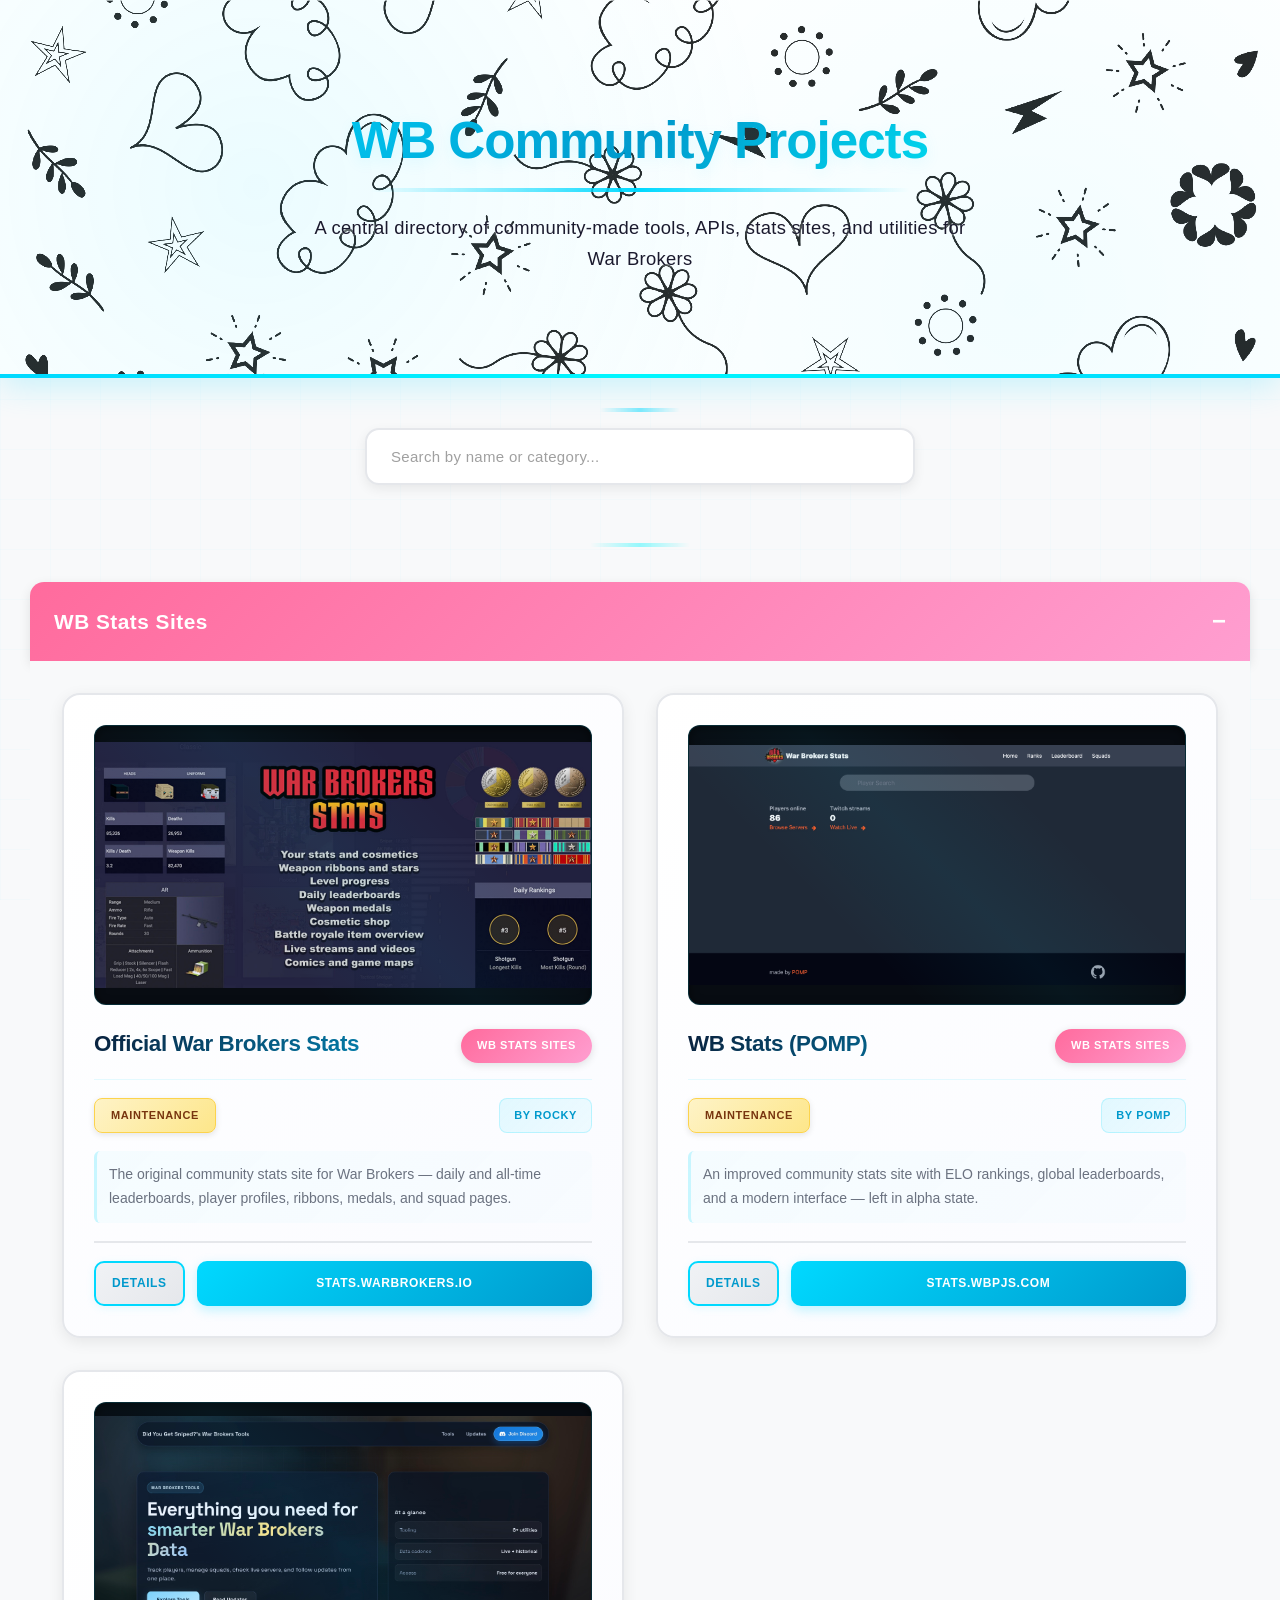
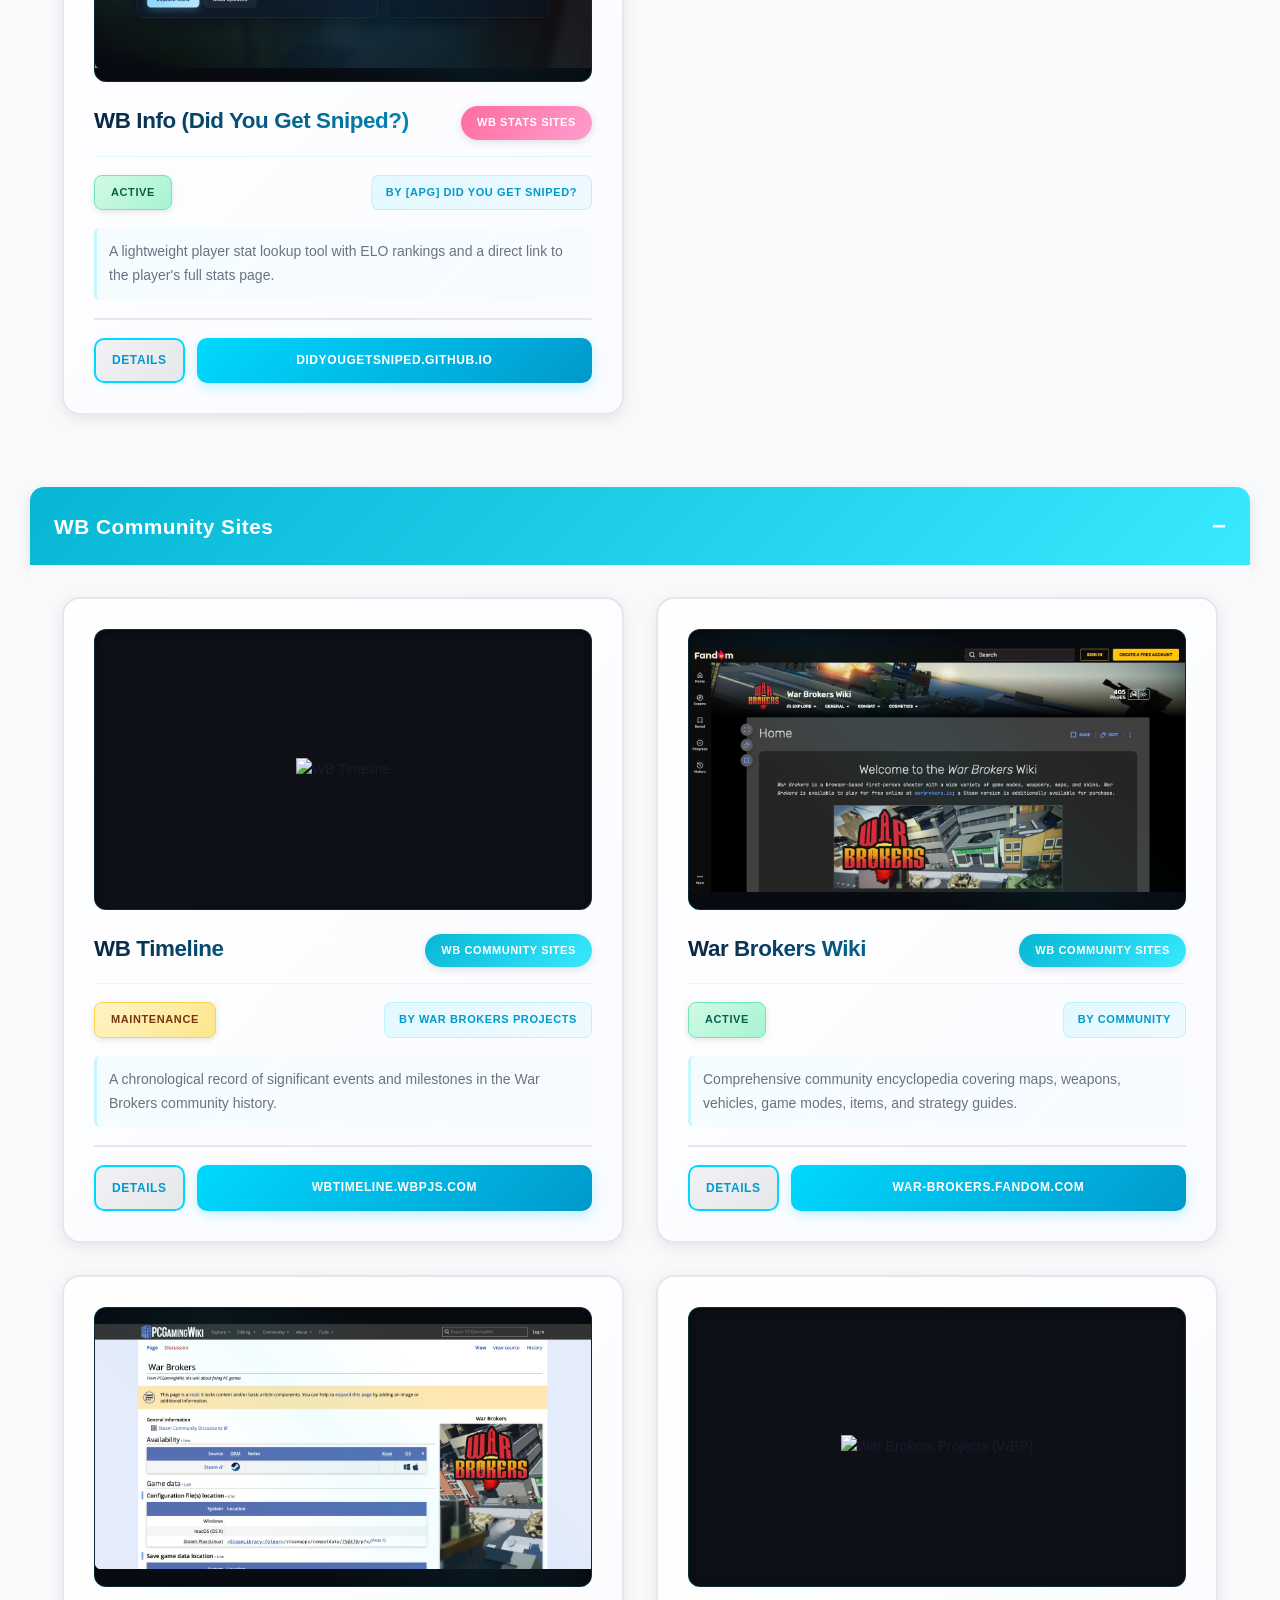
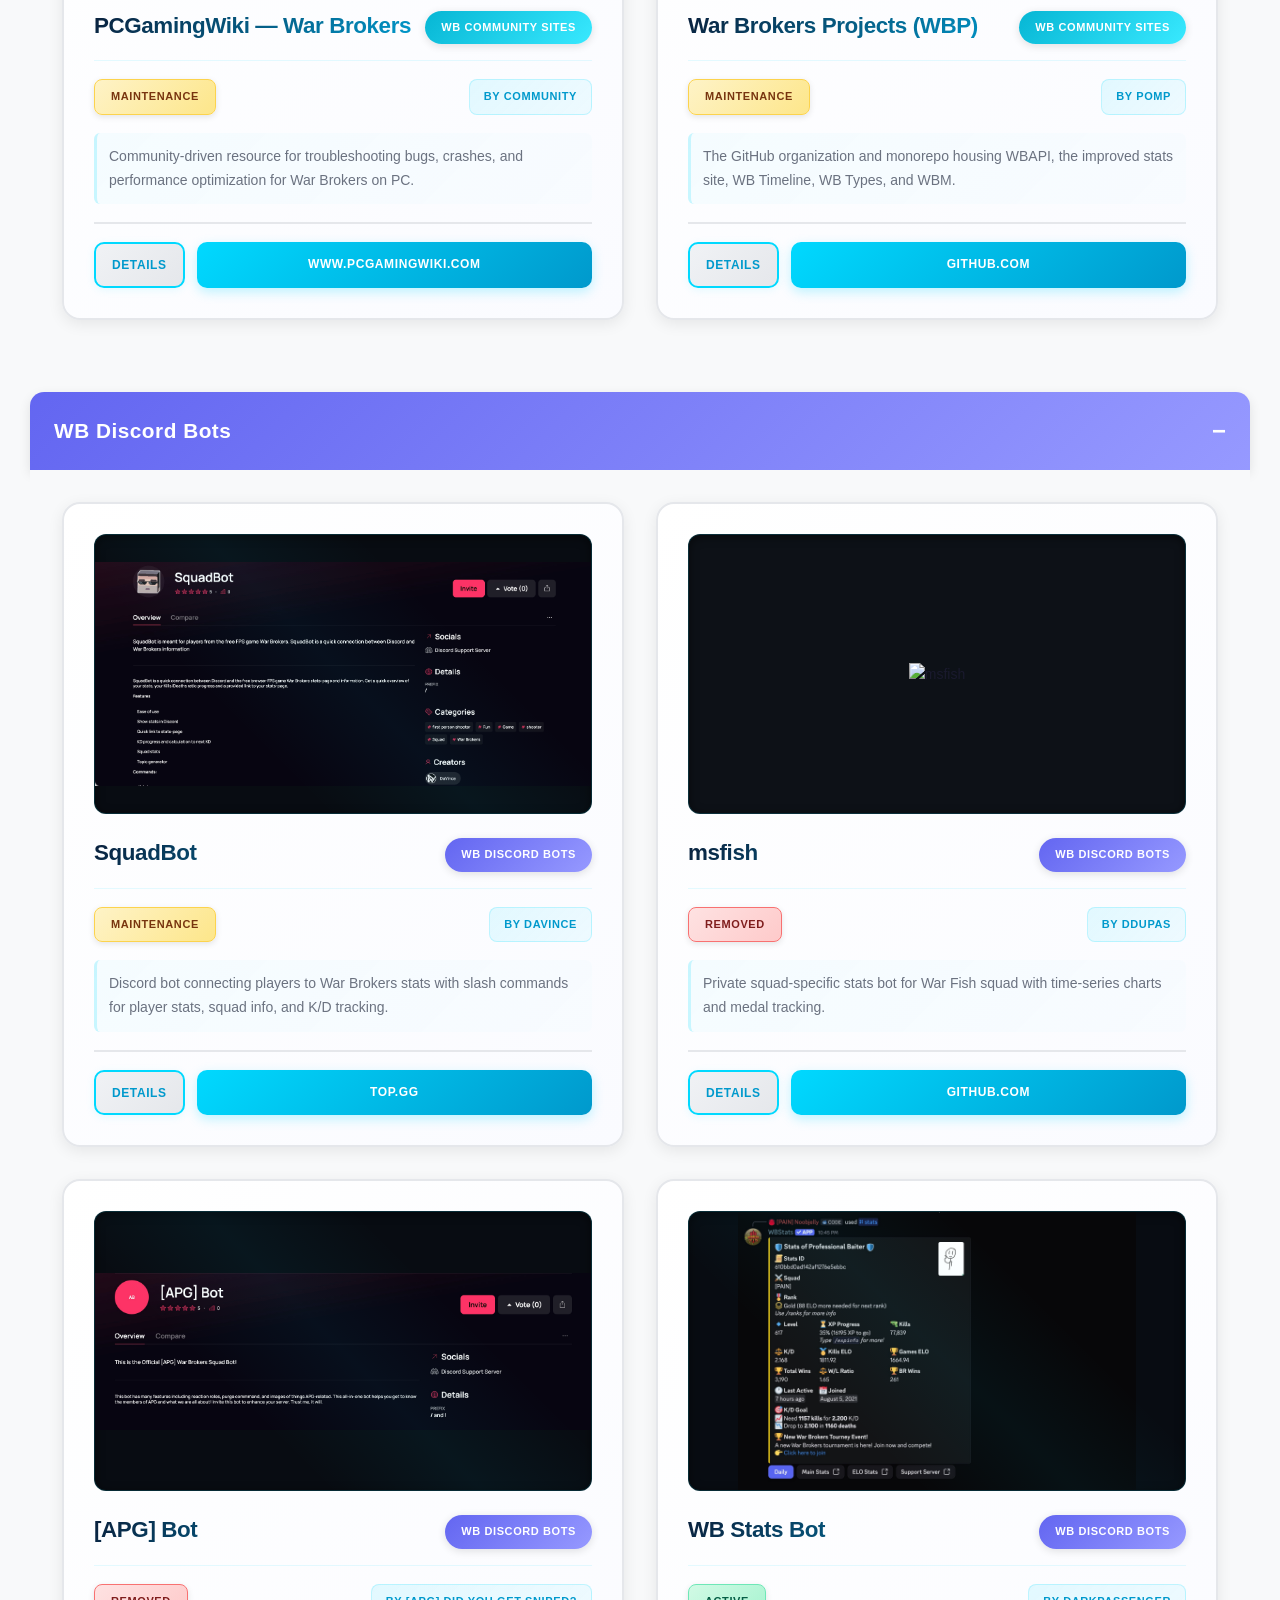
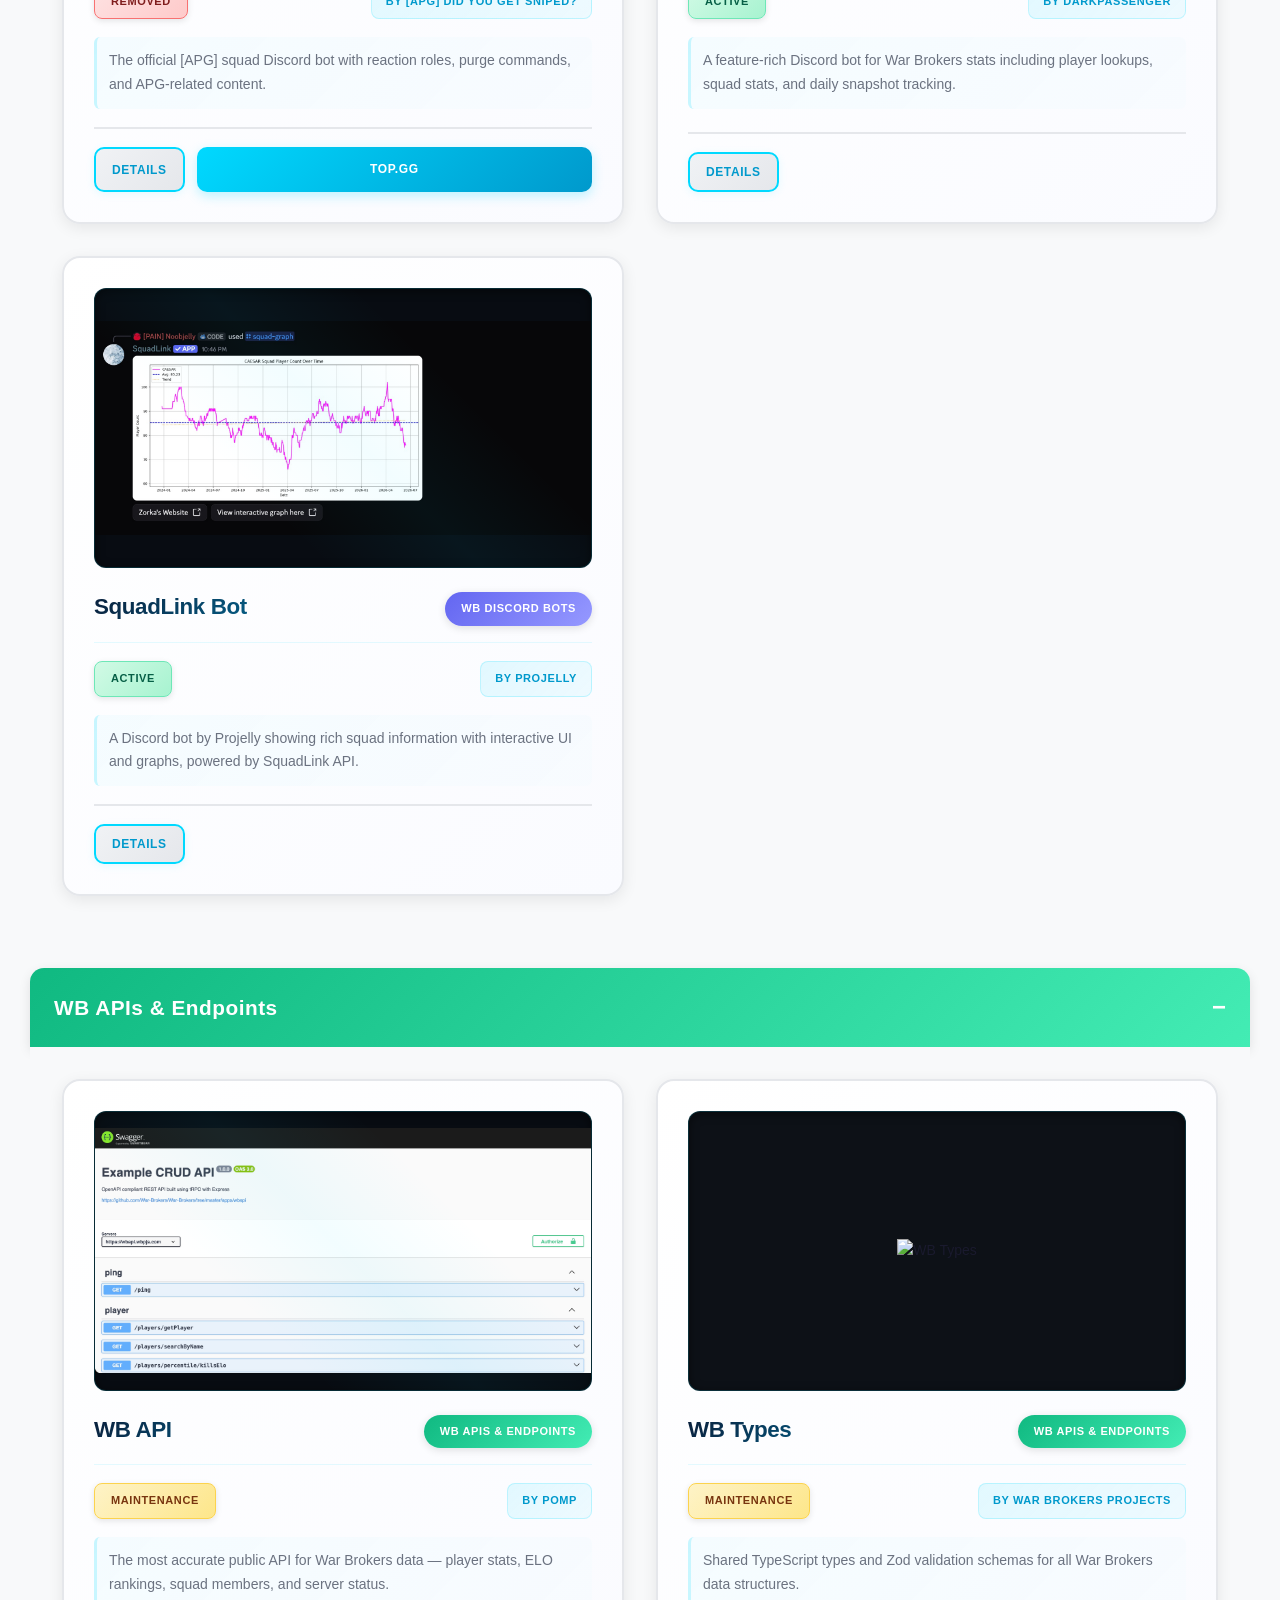
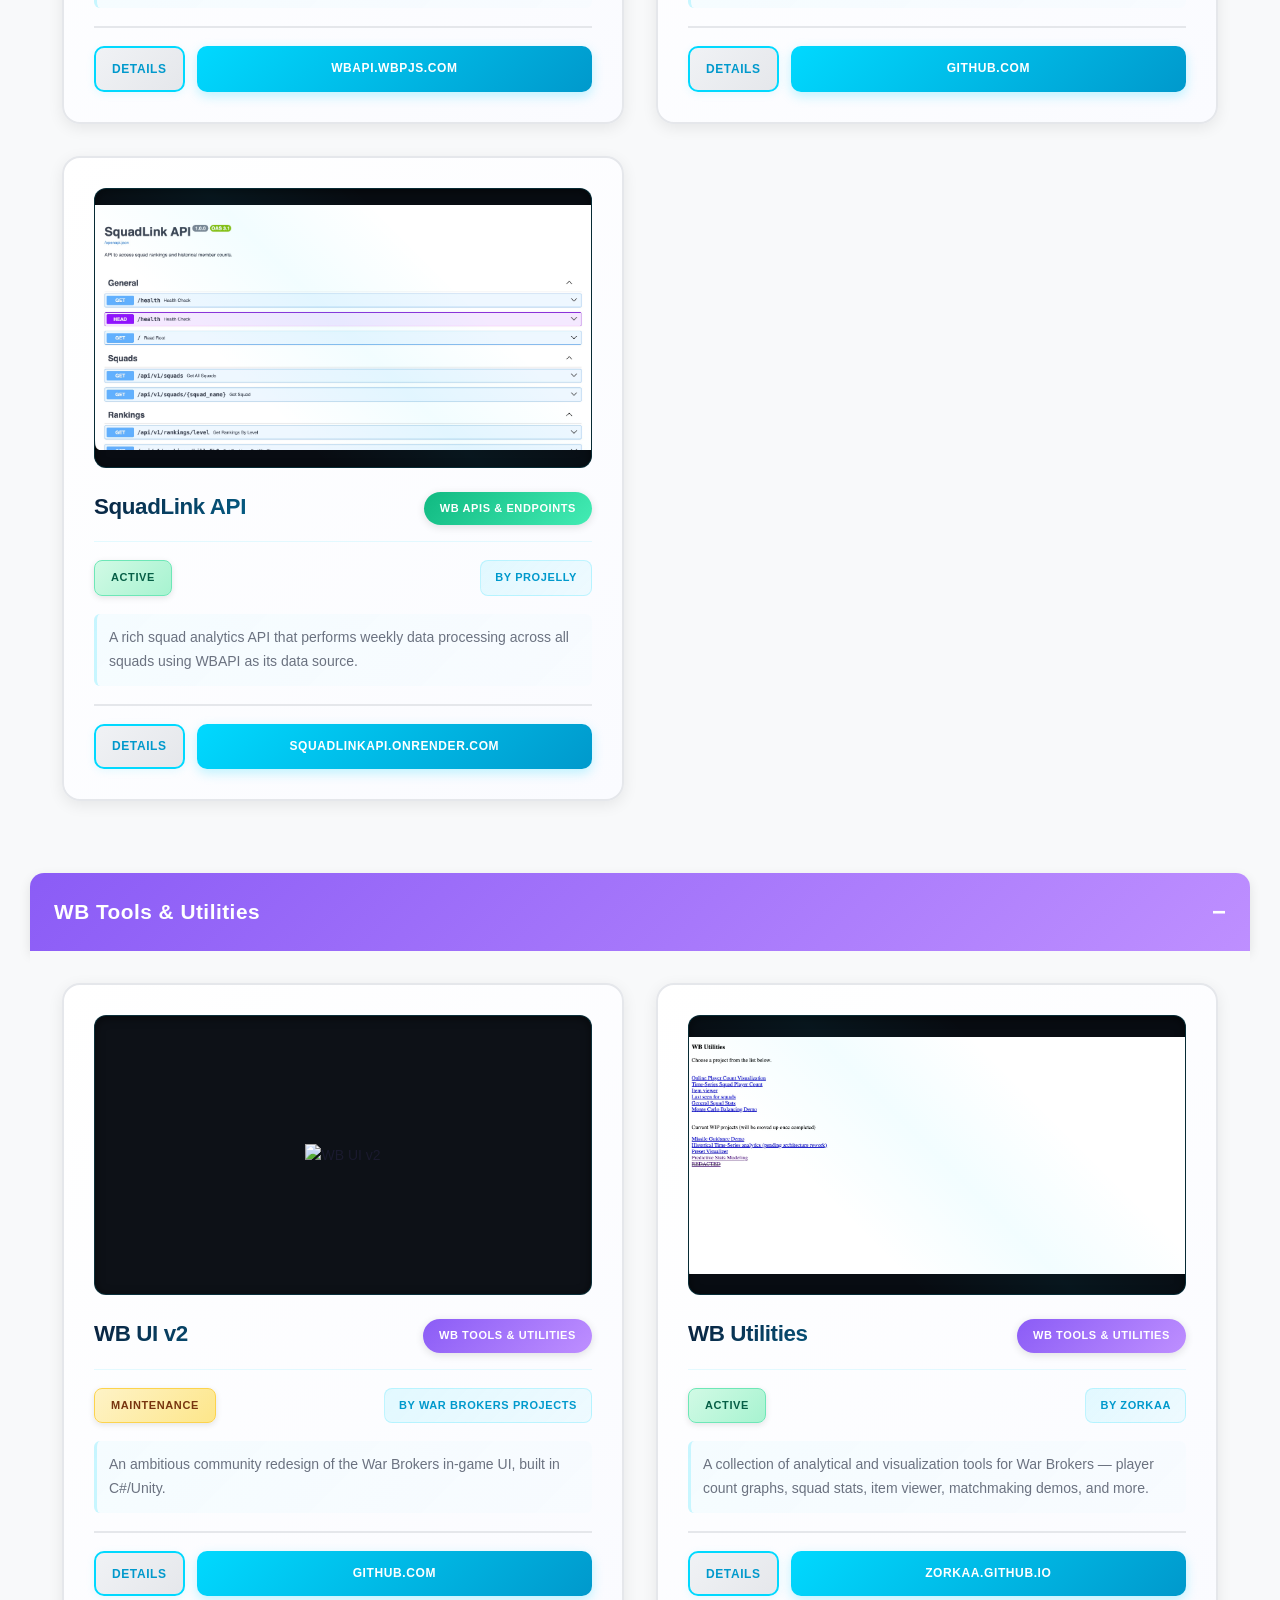
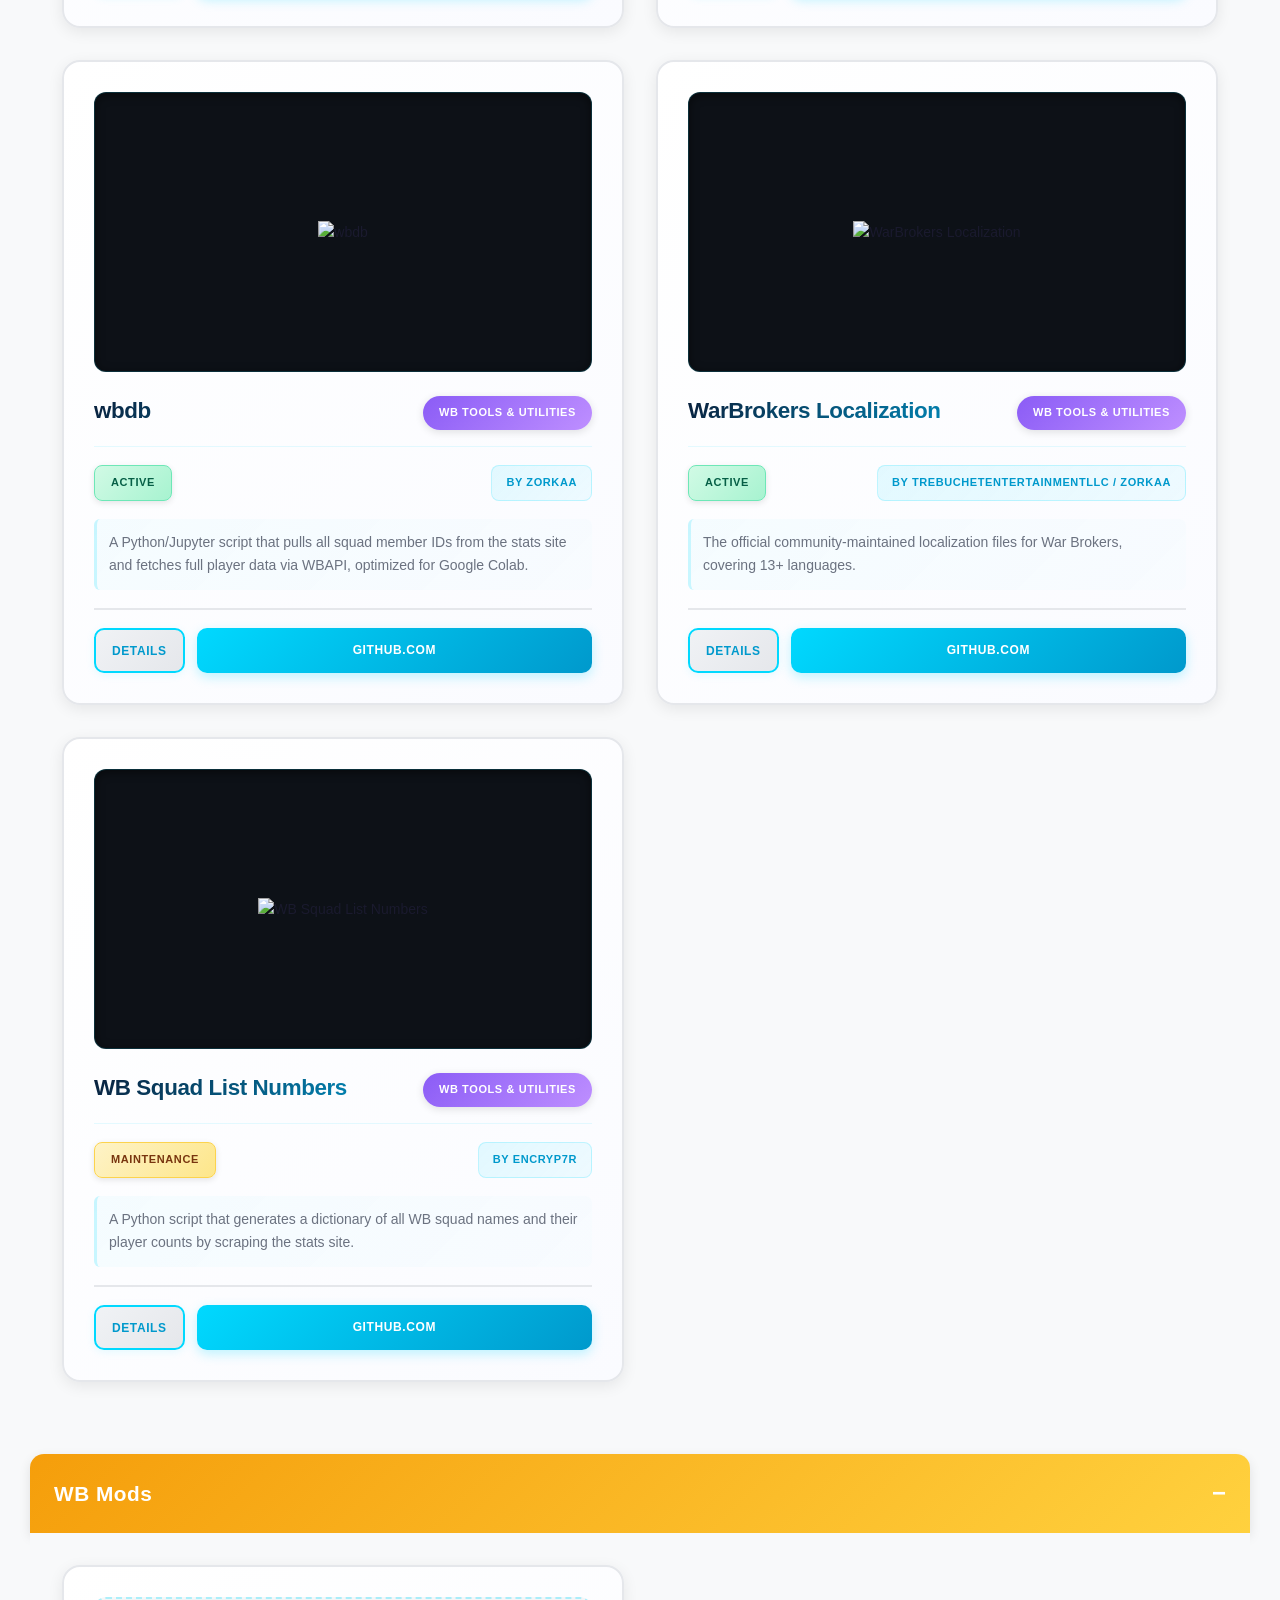
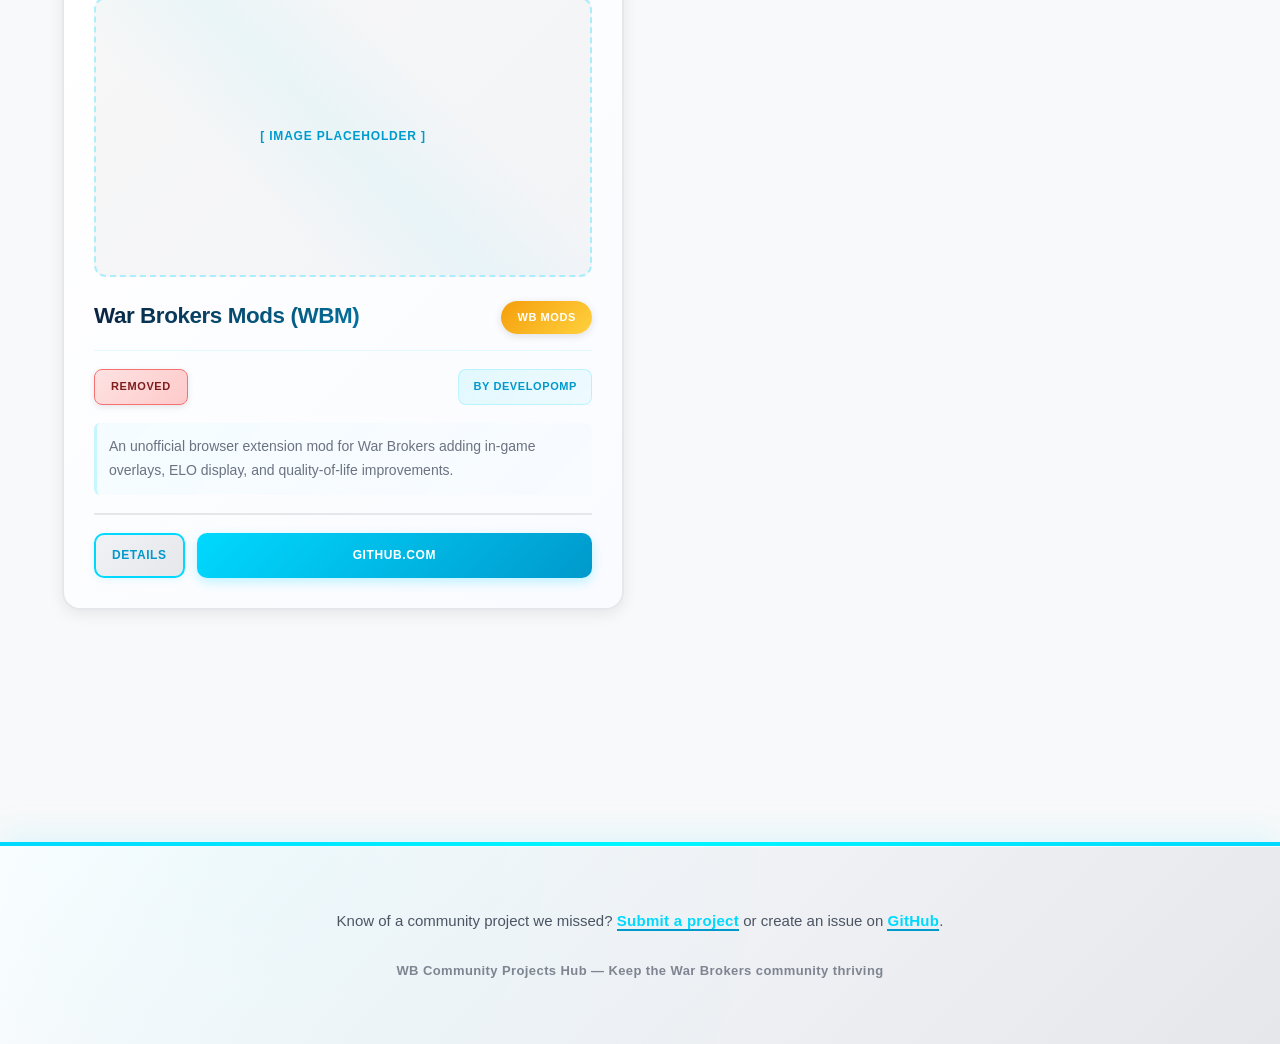
==== index.html @ 8ab2d794 "Added website logo" ====
<!DOCTYPE html>
<html lang="en">
<head>
    <meta charset="UTF-8">
    <meta name="viewport" content="width=device-width, initial-scale=1.0">
    <title>WB Community Projects - War Brokers Hub</title>
    <link rel="icon" type="image/webp" href="images/warbrokers.webp">
    <link rel="stylesheet" href="style.css">
</head>
<body>
    <div class="grid-bg"></div>
    
    <header class="header">
        <div class="header-content">
            <h1 class="title">WB Community Projects</h1>
            <p class="subtitle">A central directory of community-made tools, APIs, stats sites, and utilities for War Brokers</p>
        </div>
    </header>

    <main class="container">
        <div class="search-section">
            <input 
                type="text" 
                id="searchInput" 
                class="search-bar" 
                placeholder="Search by name or category..."
                aria-label="Search projects"
            >
            <div class="filter-info" id="filterInfo"></div>
        </div>

        <div class="projects-grid" id="projectsGrid">
            <!-- Projects will be populated here by JavaScript -->
        </div>
    </main>

    <footer class="footer">
        <div class="footer-content">
            <p>Know of a community project we missed? <a href="mailto:contribute@example.com" class="footer-link">Submit a project</a> or create an issue on <a href="#" class="footer-link">GitHub</a>.</p>
            <p class="footer-meta">WB Community Projects Hub — Keep the War Brokers community thriving</p>
        </div>
    </footer>

    <script src="projects.js"></script>
    <script src="script.js"></script>
</body>
</html>
---- style.css ----
:root {
    --bg-primary: #f8f9fa;
    --bg-secondary: #ffffff;
    --bg-tertiary: #f0f2f5;
    --accent: #00d9ff;
    --accent-dark: #0099cc;
    --accent-light: #33e9ff;
    --text-primary: #1a1a2e;
    --text-secondary: #6b7280;
    --border-color: #e5e7eb;
    --border-light: #f0f0f0;
    --grid-color: #00d9ff08;
}

* {
    margin: 0;
    padding: 0;
    box-sizing: border-box;
}

html, body {
    height: 100%;
    width: 100%;
}

@keyframes fadeInDown {
    from {
        opacity: 0;
        transform: translateY(-30px);
    }
    to {
        opacity: 1;
        transform: translateY(0);
    }
}

@keyframes fadeIn {
    from {
        opacity: 0;
    }
    to {
        opacity: 1;
    }
}

@keyframes slideUp {
    from {
        opacity: 0;
        transform: translateY(30px);
    }
    to {
        opacity: 1;
        transform: translateY(0);
    }
}

body {
    background: var(--bg-primary);
    color: var(--text-primary);
    font-family: -apple-system, BlinkMacSystemFont, 'Segoe UI', 'Roboto', 'Oxygen', 'Ubuntu', 'Cantarell', sans-serif;
    font-size: 14px;
    line-height: 1.6;
    overflow-x: hidden;
}

/* Grid Background */
.grid-bg {
    position: fixed;
    top: 0;
    left: 0;
    width: 100%;
    height: 100%;
    background-image: 
        linear-gradient(90deg, rgba(0, 217, 255, 0.03) 1px, transparent 1px),
        linear-gradient(0deg, rgba(0, 217, 255, 0.03) 1px, transparent 1px);
    background-size: 50px 50px;
    pointer-events: none;
    z-index: 0;
    opacity: 0.7;
}

/* Header */
.header {
    position: relative;
    z-index: 10;
    background: linear-gradient(135deg, #ffffff 0%, #f0f2f5 100%), url('images/background.jpg') center/cover no-repeat;
    background-blend-mode: overlay;
    border-bottom: 4px solid transparent;
    border-image: linear-gradient(90deg, #00d9ff, #00f7ff, #00d9ff) 1;
    padding: 100px 20px;
    text-align: center;
    box-shadow: 0 8px 32px rgba(0, 217, 255, 0.2), inset 0 1px 0 rgba(255, 255, 255, 0.6);
    animation: fadeInDown 0.8s ease-out;
    position: relative;
    overflow: hidden;
}

.header::before {
    content: '';
    position: absolute;
    top: 0;
    left: 0;
    right: 0;
    bottom: 0;
    background: radial-gradient(circle at 20% 50%, rgba(0, 217, 255, 0.08) 0%, transparent 50%),
                radial-gradient(circle at 80% 80%, rgba(0, 217, 255, 0.05) 0%, transparent 50%);
    pointer-events: none;
    z-index: 1;
}

.header-content {
    max-width: 900px;
    margin: 0 auto;
    position: relative;
    z-index: 2;
}

.title {
    font-size: 3.2rem;
    font-weight: 800;
    background: linear-gradient(135deg, #00d9ff 0%, #0099cc 50%, #00f7ff 100%);
    -webkit-background-clip: text;
    -webkit-text-fill-color: transparent;
    background-clip: text;
    letter-spacing: -1px;
    margin-bottom: 18px;
    animation: fadeIn 0.9s ease-out 0.3s both;
    text-shadow: 0 4px 15px rgba(0, 217, 255, 0.1);
    position: relative;
}

.title::after {
    content: '';
    position: absolute;
    bottom: -10px;
    left: 50%;
    transform: translateX(-50%);
    width: 60%;
    height: 4px;
    background: linear-gradient(90deg, transparent, #00d9ff, transparent);
    border-radius: 2px;
}

.subtitle {
    font-size: 1.15rem;
    color: #1a1a2e;
    font-weight: 500;
    max-width: 680px;
    margin: 30px auto 0;
    letter-spacing: 0.3px;
    animation: fadeIn 0.9s ease-out 0.5s backwards;
    line-height: 1.7;
    text-shadow: 0 1px 3px rgba(255, 255, 255, 0.8);
}

/* Main Container */
.container {
    position: relative;
    z-index: 5;
    max-width: 1500px;
    margin: 0 auto;
    padding: 50px 20px;
}

/* Search Section */
.search-section {
    margin-bottom: 55px;
    text-align: center;
    animation: slideUp 0.7s ease-out 0.4s backwards;
    position: relative;
}

.search-section::before {
    content: '';
    position: absolute;
    top: -20px;
    left: 50%;
    transform: translateX(-50%);
    width: 80px;
    height: 4px;
    background: linear-gradient(90deg, transparent, #00d9ff, transparent);
    border-radius: 2px;
    opacity: 0.5;
}

.search-section::after {
    content: '';
    position: absolute;
    bottom: -30px;
    left: 50%;
    transform: translateX(-50%);
    width: 100px;
    height: 4px;
    background: linear-gradient(90deg, transparent, #00f7ff, transparent);
    border-radius: 2px;
    opacity: 0.4;
}

.search-bar {
    width: 100%;
    max-width: 550px;
    padding: 18px 24px;
    background: var(--bg-secondary);
    border: 2.5px solid var(--border-color);
    border-radius: 14px;
    color: var(--text-primary);
    font-family: inherit;
    font-size: 15px;
    transition: all 0.4s cubic-bezier(0.4, 0, 0.2, 1);
    box-shadow: 0 4px 12px rgba(0, 0, 0, 0.07);
    letter-spacing: 0.3px;
}

.search-bar::placeholder {
    color: #a0a0a0;
}

.search-bar:focus {
    outline: none;
    border-color: var(--accent);
    box-shadow: 0 0 0 4px rgba(0, 217, 255, 0.12), 0 6px 20px rgba(0, 217, 255, 0.18);
    background: #ffffff;
    transform: translateY(-3px);
}

.filter-info {
    margin-top: 14px;
    font-size: 13px;
    color: var(--accent);
    min-height: 18px;
    animation: fadeIn 0.5s ease-out;
    font-weight: 600;
    letter-spacing: 0.2px;
}

/* Projects Grid */
.projects-grid {
    display: flex;
    flex-direction: column;
    gap: 40px;
    margin-bottom: 60px;
    animation: fadeIn 0.7s ease-out 0.5s backwards;
    padding: 10px;
}

/* Category Section */
.category-section {
    animation: fadeIn 0.6s ease-out backwards;
}

.category-header {
    display: flex;
    justify-content: space-between;
    align-items: center;
    padding: 20px 24px;
    border-radius: 14px 14px 0 0;
    cursor: pointer;
    transition: all 0.3s ease;
    user-select: none;
    box-shadow: 0 4px 12px rgba(0, 0, 0, 0.1);
}

.category-header:hover {
    transform: translateY(-2px);
    box-shadow: 0 6px 16px rgba(0, 0, 0, 0.15);
}

.category-title {
    font-size: 1.3rem;
    font-weight: 800;
    color: white;
    margin: 0;
    letter-spacing: 0.5px;
}

.category-toggle {
    font-size: 24px;
    color: white;
    font-weight: 700;
    transition: transform 0.3s ease;
}

.category-projects {
    display: grid;
    grid-template-columns: repeat(auto-fill, minmax(370px, 1fr));
    gap: 32px;
    padding: 32px;
    background: var(--bg-primary);
    border-radius: 0 0 14px 14px;
    max-height: 5000px;
    overflow: hidden;
    transition: all 0.4s cubic-bezier(0.4, 0, 0.2, 1);
}

.category-projects:not(.visible) {
    max-height: 0;
    padding: 0 32px;
    overflow: hidden;
}

/* Project Card */
.project-card {
    background: var(--bg-secondary);
    border: 2px solid var(--border-color);
    border-radius: 18px;
    padding: 30px;
    transition: all 0.4s cubic-bezier(0.4, 0, 0.2, 1);
    display: flex;
    flex-direction: column;
    min-height: 540px;
    position: relative;
    overflow: hidden;
    box-shadow: 0 4px 15px rgba(0, 0, 0, 0.08);
    animation: fadeIn 0.6s ease-out backwards;
    background: linear-gradient(135deg, #ffffff 0%, #fafbff 100%);
}

.project-card:nth-child(1) { animation-delay: 0.6s; }
.project-card:nth-child(2) { animation-delay: 0.65s; }
.project-card:nth-child(3) { animation-delay: 0.7s; }
.project-card:nth-child(4) { animation-delay: 0.75s; }
.project-card:nth-child(5) { animation-delay: 0.8s; }
.project-card:nth-child(6) { animation-delay: 0.85s; }
.project-card:nth-child(n+7) { animation-delay: 0.9s; }

.project-card::before {
    content: '';
    position: absolute;
    top: 0;
    left: 0;
    right: 0;
    height: 4px;
    background: linear-gradient(90deg, var(--accent), #00f7ff);
    transform: scaleX(0);
    transform-origin: left;
    transition: transform 0.5s cubic-bezier(0.4, 0, 0.2, 1);
    z-index: 5;
}

.project-card::after {
    content: '';
    position: absolute;
    inset: 0;
    background: radial-gradient(circle at var(--mouse-x, 0) var(--mouse-y, 0), rgba(0, 217, 255, 0.05) 0%, transparent 80%);
    pointer-events: none;
    opacity: 0;
    transition: opacity 0.3s ease;
}

.project-card:hover::before {
    transform: scaleX(1);
}

.project-card:hover {
    border-color: var(--accent);
    background: linear-gradient(135deg, #ffffff 0%, #f0faff 100%);
    box-shadow: 0 12px 32px rgba(0, 217, 255, 0.16), inset 0 1px 0 rgba(255, 255, 255, 0.8);
    transform: translateY(-8px);
}

.project-card:hover::after {
    opacity: 1;
}

/* Project Image Container */
.project-image {
    width: 100%;
    aspect-ratio: 16 / 9;
    height: auto;
    background: #080c12; /* Sleek dark background for images */
    border-radius: 12px;
    display: flex;
    align-items: center;
    justify-content: center;
    margin-bottom: 24px;
    position: relative;
    overflow: hidden;
    border: 1px solid rgba(0, 217, 255, 0.15);
    box-shadow: inset 0 2px 10px rgba(0, 0, 0, 0.5);
    transition: all 0.3s ease;
}

.project-image.placeholder-box {
    background: rgba(0, 0, 0, 0.03);
    border: 2px dashed rgba(0, 217, 255, 0.3);
    box-shadow: none;
    color: #0099cc;
    font-size: 12px;
    text-transform: uppercase;
    letter-spacing: 0.8px;
    font-weight: 700;
}

.project-image img {
    width: 100%;
    height: 100%;
    object-fit: contain;
    object-position: center;
    display: block;
}

.project-image.github-card {
    background-color: #0d1117; /* GitHub dark theme background */
}

.project-image.github-card img {
    width: auto;
    height: auto;
    max-width: 90%;
    max-height: 90%;
    object-fit: contain;
}

.project-image::before {
    content: '';
    position: absolute;
    inset: 0;
    background: linear-gradient(45deg, transparent 30%, rgba(0, 217, 255, 0.05) 50%, transparent 70%);
    animation: shimmer 3s infinite;
    pointer-events: none;
}

.project-image.github-card::before {
    display: none;
}

@keyframes shimmer {
    0% {
        transform: translateX(-100%);
    }
    100% {
        transform: translateX(100%);
    }
}

.project-card:hover .project-image {
    border-color: rgba(0, 217, 255, 0.4);
    box-shadow: inset 0 2px 10px rgba(0, 0, 0, 0.3), 0 4px 15px rgba(0, 217, 255, 0.15);
}

/* Project Header (Title + Category) */
.project-header {
    display: flex;
    justify-content: space-between;
    align-items: flex-start;
    gap: 12px;
    margin-bottom: 18px;
    padding-bottom: 16px;
    border-bottom: 1px solid rgba(0, 217, 255, 0.1);
    transition: all 0.3s ease;
}

.project-title {
    font-size: 1.4rem;
    color: #0a1f3b;
    font-weight: 800;
    letter-spacing: -0.4px;
    flex: 1;
    line-height: 1.3;
    background: linear-gradient(135deg, #0a1f3b 0%, #0099cc 100%);
    -webkit-background-clip: text;
    -webkit-text-fill-color: transparent;
    background-clip: text;
    transition: all 0.3s ease;
}

.project-card:hover .project-title {
    -webkit-text-fill-color: unset;
    color: var(--accent);
    text-shadow: 0 2px 8px rgba(0, 217, 255, 0.15);
}

.project-category {
    display: inline-block;
    padding: 8px 16px;
    border-radius: 24px;
    font-size: 11px;
    font-weight: 700;
    text-transform: uppercase;
    letter-spacing: 0.6px;
    border: none;
    white-space: nowrap;
    flex-shrink: 0;
    transition: all 0.3s ease;
    font-size: 11px;
    background: linear-gradient(135deg, #3b82f6, #2563eb);
    color: white;
    box-shadow: 0 2px 8px rgba(0, 0, 0, 0.12);
}

.project-card:hover .project-category {
    transform: translateY(-2px);
    box-shadow: 0 4px 12px rgba(0, 0, 0, 0.15);
}

/* Project Description */
.project-description {
    color: #6b7280;
    font-size: 14px;
    margin-bottom: 18px;
    line-height: 1.7;
    font-weight: 500;
    padding: 12px;
    background: linear-gradient(135deg, rgba(0, 217, 255, 0.03), rgba(0, 217, 255, 0.01));
    border-left: 3px solid rgba(0, 217, 255, 0.2);
    border-radius: 6px;
    transition: all 0.3s ease;
}

.project-card:hover .project-description {
    border-left-color: var(--accent);
    background: linear-gradient(135deg, rgba(0, 217, 255, 0.06), rgba(0, 217, 255, 0.03));
    color: #4b5563;
}

/* Project Meta (Status + Creator) */
.project-meta {
    display: flex;
    justify-content: space-between;
    align-items: center;
    gap: 12px;
    margin-bottom: 18px;
    flex-wrap: wrap;
}

.project-creator {
    display: inline-block;
    padding: 8px 14px;
    border-radius: 8px;
    font-size: 11px;
    font-weight: 700;
    text-transform: uppercase;
    letter-spacing: 0.6px;
    background: linear-gradient(135deg, rgba(0, 217, 255, 0.1), rgba(0, 217, 255, 0.05));
    color: #0099cc;
    border: 1px solid rgba(0, 217, 255, 0.2);
    transition: all 0.3s ease;
}

.project-card:hover .project-creator {
    background: linear-gradient(135deg, rgba(0, 217, 255, 0.15), rgba(0, 217, 255, 0.08));
    border-color: rgba(0, 217, 255, 0.4);
}

.image-placeholder {
    color: #0099cc;
}

/* Status Badge */
.project-status {
    display: inline-block;
    padding: 8px 16px;
    border-radius: 8px;
    font-size: 11px;
    font-weight: 700;
    text-transform: uppercase;
    letter-spacing: 0.6px;
    transition: all 0.3s ease;
    font-weight: 700;
    box-shadow: 0 2px 6px rgba(0, 0, 0, 0.1);
}

.status-active {
    background: linear-gradient(135deg, #d1fae5, #a7f3d0);
    color: #065f46;
    border: 1px solid #6ee7b7;
    font-weight: 700;
}

.status-active:hover {
    box-shadow: 0 4px 12px rgba(16, 185, 129, 0.2);
}

.status-removed {
    background: linear-gradient(135deg, #fee2e2, #fecaca);
    color: #7f1d1d;
    border: 1px solid #f87171;
    font-weight: 700;
}

.status-removed:hover {
    box-shadow: 0 4px 12px rgba(220, 38, 38, 0.2);
}

.status-maintenance {
    background: linear-gradient(135deg, #fef3c7, #fde68a);
    color: #78350f;
    border: 1px solid #fcd34d;
    font-weight: 700;
}

.status-maintenance:hover {
    box-shadow: 0 4px 12px rgba(217, 119, 6, 0.2);
}

.status-completed {
    background: linear-gradient(135deg, #dbeafe, #bfdbfe);
    color: #1e40af;
    border: 1px solid #60a5fa;
    font-weight: 700;
}

.status-completed:hover {
    box-shadow: 0 4px 12px rgba(59, 130, 246, 0.2);
}

.status-inactive {
    background: linear-gradient(135deg, #fed7aa, #fecaca);
    color: #7c2d12;
    border: 1px solid #fb923c;
    font-weight: 700;
}

.status-inactive:hover {
    box-shadow: 0 4px 12px rgba(251, 146, 60, 0.2);
}

.status-archived {
    background: linear-gradient(135deg, #e5e7eb, #d1d5db);
    color: #374151;
    border: 1px solid #9ca3af;
    font-weight: 700;
}

.status-unknown {
    background: linear-gradient(135deg, #f3f4f6, #e5e7eb);
    color: #4b5563;
    border: 1px solid #d1d5db;
    font-weight: 700;
}

/* Detailed Description */
.project-details {
    margin: 18px 0;
    padding-top: 18px;
    border-top: 2.5px solid #e5e7eb;
    color: #6b7280;
    font-size: 13px;
    line-height: 1.8;
    display: none;
    max-height: 350px;
    overflow-y: auto;
    animation: slideDownKeyframe 0.4s ease-out;
    font-weight: 500;
}

@keyframes slideDownKeyframe {
    from {
        opacity: 0;
        max-height: 0;
        padding-top: 0;
    }
    to {
        opacity: 1;
        max-height: 350px;
        padding-top: 18px;
    }
}

.project-details.visible {
    display: block;
}

.project-details::-webkit-scrollbar {
    width: 8px;
}

.project-details::-webkit-scrollbar-track {
    background: #f0f2f5;
    border-radius: 10px;
}

.project-details::-webkit-scrollbar-thumb {
    background: linear-gradient(180deg, #00d9ff, #0099cc);
    border-radius: 10px;
    box-shadow: 0 0 6px rgba(0, 217, 255, 0.3);
}

.project-details::-webkit-scrollbar-thumb:hover {
    background: linear-gradient(180deg, #00f7ff, #00d9ff);
}

/* Footer Spacing */
.project-footer {
    margin-top: auto;
    padding-top: 18px;
    border-top: 2.5px solid #e5e7eb;
    display: flex;
    gap: 12px;
    transition: all 0.3s ease;
}

.project-card:hover .project-footer {
    border-top-color: rgba(0, 217, 255, 0.3);
}

/* Project Links */
.project-link {
    flex: 1;
    display: inline-block;
    padding: 13px 18px;
    background: linear-gradient(135deg, #00d9ff, #0099cc);
    color: white;
    text-decoration: none;
    border: none;
    border-radius: 10px;
    font-size: 12px;
    font-weight: 800;
    text-align: center;
    transition: all 0.4s cubic-bezier(0.4, 0, 0.2, 1);
    text-transform: uppercase;
    letter-spacing: 0.6px;
    cursor: pointer;
    box-shadow: 0 4px 12px rgba(0, 217, 255, 0.25);
    position: relative;
    overflow: hidden;
}

.project-link::before {
    content: '';
    position: absolute;
    inset: 0;
    background: linear-gradient(135deg, transparent, rgba(255, 255, 255, 0.2), transparent);
    transform: translateX(-100%);
    transition: transform 0.5s ease;
}

.project-link:hover::before {
    transform: translateX(100%);
}

.project-link:hover {
    box-shadow: 0 8px 24px rgba(0, 217, 255, 0.4);
    transform: translateY(-3px);
}

.project-link:active {
    transform: translateY(-1px);
}

.toggle-details {
    background: linear-gradient(135deg, #f0f2f5, #e5e7eb);
    color: #0099cc;
    border: 2px solid #00d9ff;
    padding: 11px 16px;
    cursor: pointer;
    font-family: inherit;
    font-size: 12px;
    font-weight: 700;
    border-radius: 10px;
    transition: all 0.4s cubic-bezier(0.4, 0, 0.2, 1);
    text-transform: uppercase;
    letter-spacing: 0.6px;
    box-shadow: 0 2px 8px rgba(0, 217, 255, 0.1);
}

.toggle-details:hover {
    border-color: #00f7ff;
    color: #00f7ff;
    background: rgba(0, 217, 255, 0.08);
    box-shadow: 0 4px 12px rgba(0, 217, 255, 0.2);
    transform: translateY(-2px);
}

.toggle-details:active {
    transform: scale(0.98);
}

/* Footer */
.footer {
    position: relative;
    z-index: 10;
    background: linear-gradient(135deg, #ffffff 0%, #f0f2f5 50%, #e5e7eb 100%);
    border-top: 4px solid transparent;
    border-image: linear-gradient(90deg, #00d9ff, #00f7ff, #00d9ff) 1;
    padding: 60px 20px;
    margin-top: 80px;
    box-shadow: 0 -8px 32px rgba(0, 217, 255, 0.1), inset 0 1px 0 rgba(255, 255, 255, 0.8);
    animation: fadeIn 0.8s ease-out;
    position: relative;
    overflow: hidden;
}

.footer::before {
    content: '';
    position: absolute;
    top: 0;
    left: 0;
    right: 0;
    height: 100%;
    background: radial-gradient(circle at 20% 0%, rgba(0, 217, 255, 0.05) 0%, transparent 50%);
    pointer-events: none;
}

.footer-content {
    max-width: 1000px;
    margin: 0 auto;
    text-align: center;
    color: #4b5563;
    font-size: 15px;
    line-height: 2;
    position: relative;
    z-index: 1;
}

.footer-link {
    color: #00d9ff;
    text-decoration: none;
    border-bottom: 2.5px solid #0099cc;
    transition: all 0.4s cubic-bezier(0.4, 0, 0.2, 1);
    font-weight: 700;
    letter-spacing: 0.3px;
}

.footer-link:hover {
    color: #00f7ff;
    border-bottom-color: #00f7ff;
    text-shadow: 0 0 12px rgba(0, 217, 255, 0.25);
    transform: translateY(-1px);
}

.footer-meta {
    margin-top: 22px;
    font-size: 13px;
    color: #6b7280;
    opacity: 0.85;
    letter-spacing: 0.4px;
    font-weight: 600;
}

/* No Results */
.no-results {
    grid-column: 1 / -1;
    text-align: center;
    padding: 100px 20px;
    color: #6b7280;
    animation: fadeIn 0.5s ease-out;
    background: linear-gradient(135deg, #f8f9fa 0%, #f0f2f5 100%);
    border-radius: 16px;
    border: 2px dashed #00d9ff;
    margin: 20px;
}

.no-results-icon {
    font-size: 3.5rem;
    margin-bottom: 24px;
    opacity: 0.3;
    animation: bounceKeyframe 2.5s ease-in-out infinite;
    color: #00d9ff;
}

@keyframes bounceKeyframe {
    0%, 100% {
        transform: translateY(0);
    }
    50% {
        transform: translateY(-15px);
    }
}

.no-results-text {
    font-size: 18px;
    margin-bottom: 14px;
    color: #1a1a2e;
    font-weight: 700;
    letter-spacing: -0.3px;
}

/* Responsive Design */
@media (max-width: 768px) {
    .title {
        font-size: 2.2rem;
    }

    .subtitle {
        font-size: 1rem;
    }

    .category-projects {
        grid-template-columns: 1fr;
        gap: 20px;
        padding: 20px;
    }

    .project-card {
        min-height: auto;
    }

    .header {
        padding: 50px 15px;
    }

    .container {
        padding: 20px 15px;
    }

    .search-bar {
        font-size: 16px;
        padding: 14px 16px;
    }

    .project-header {
        flex-direction: column;
        gap: 8px;
    }

    .project-category {
        align-self: flex-start;
    }

    .category-title {
        font-size: 1.1rem;
    }

    .category-header {
        padding: 16px 20px;
    }
}

@media (max-width: 480px) {
    .title {
        font-size: 1.8rem;
        letter-spacing: -0.3px;
    }

    .subtitle {
        font-size: 0.95rem;
    }

    .header {
        padding: 35px 12px;
    }

    .project-footer {
        flex-direction: column;
    }

    .project-link {
        width: 100%;
    }

    .project-card {
        padding: 20px;
        min-height: auto;
    }

    .project-image {
        height: auto;
        aspect-ratio: 16 / 9;
        margin-bottom: 16px;
    }

    .project-title {
        font-size: 1.1rem;
    }
}
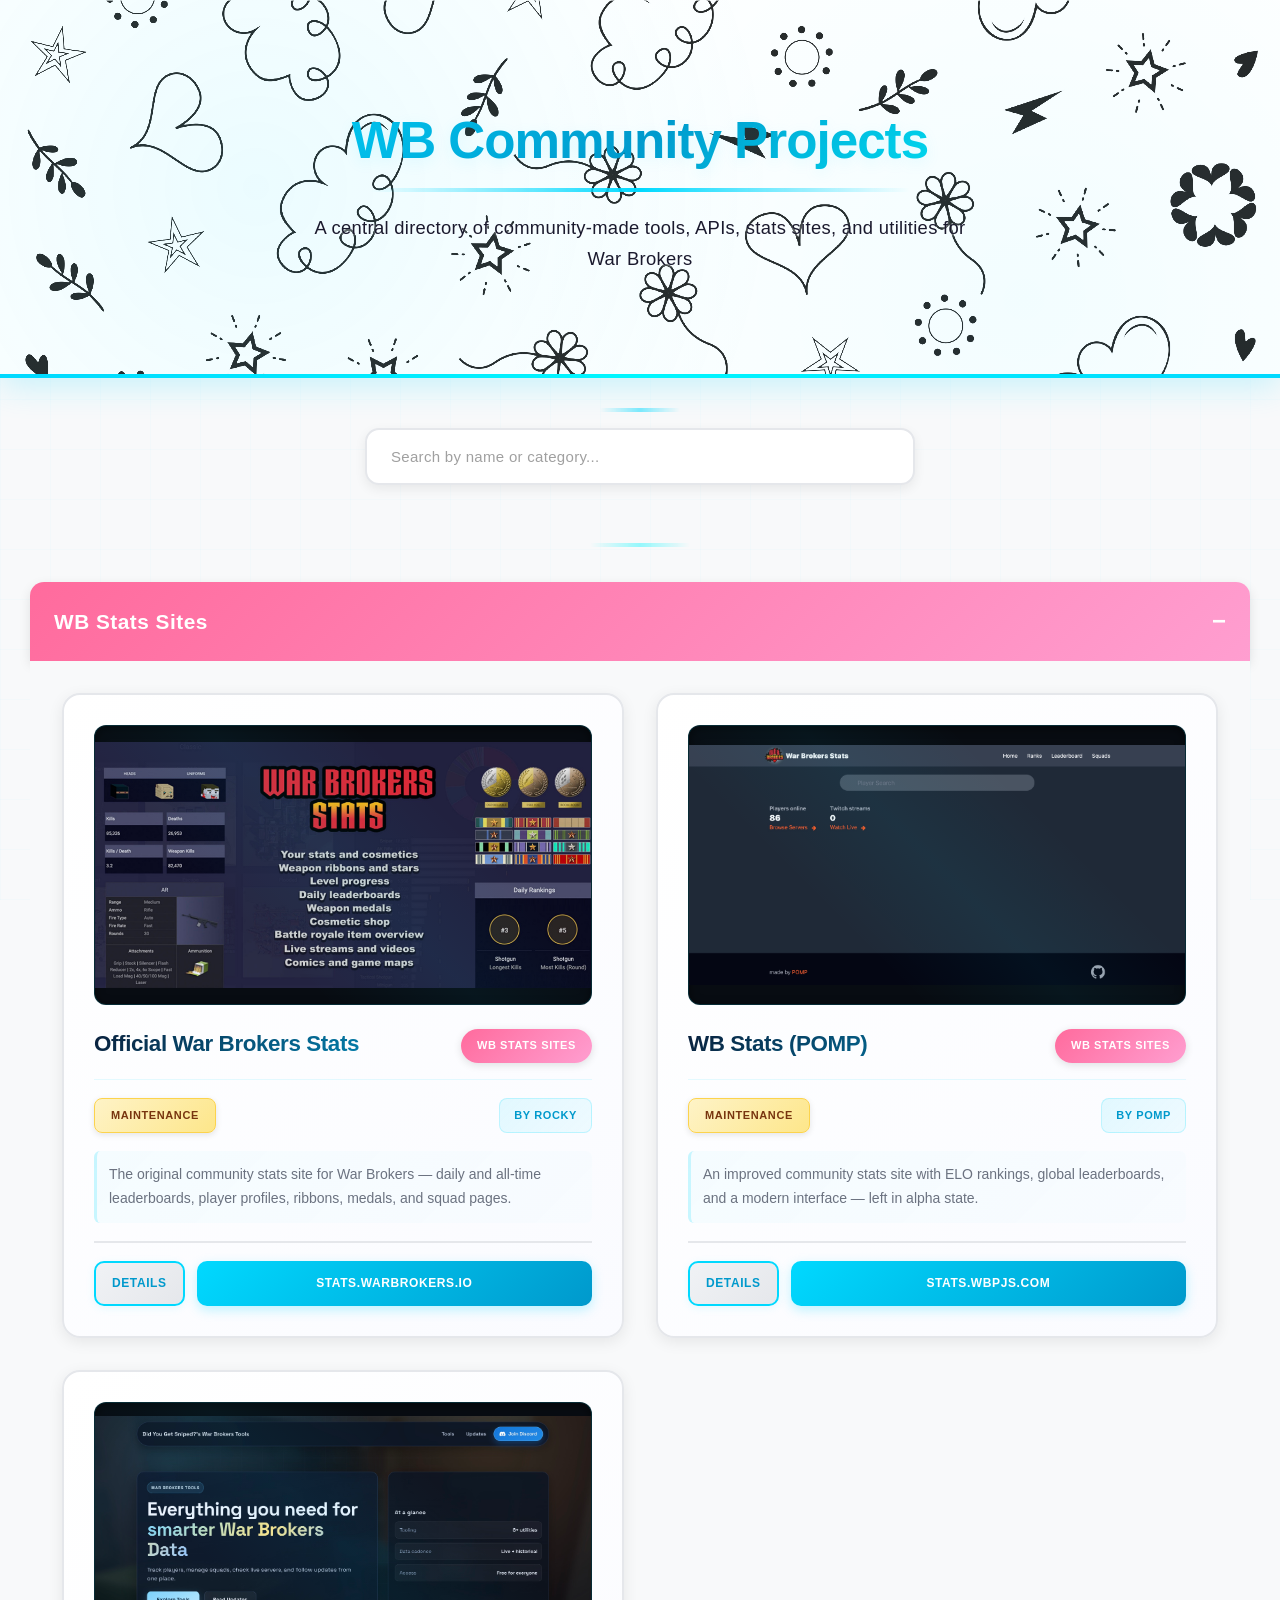
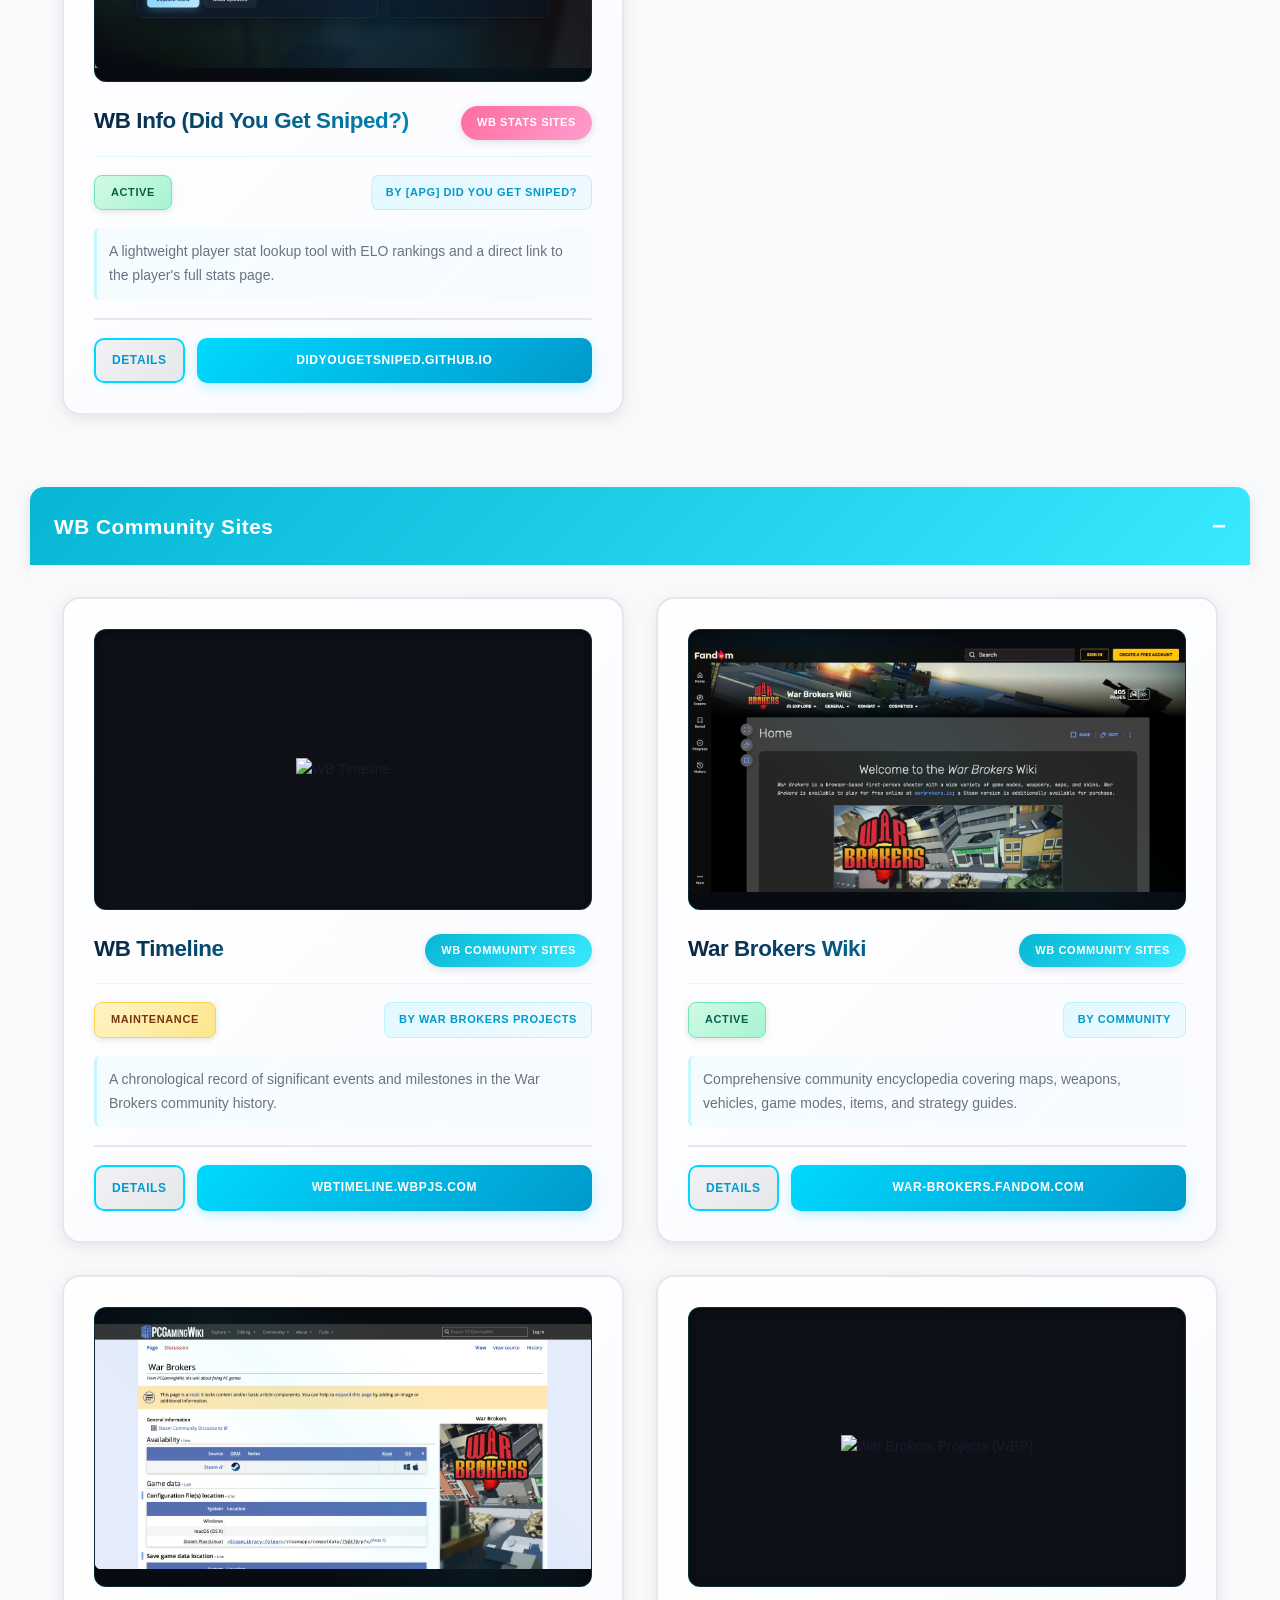
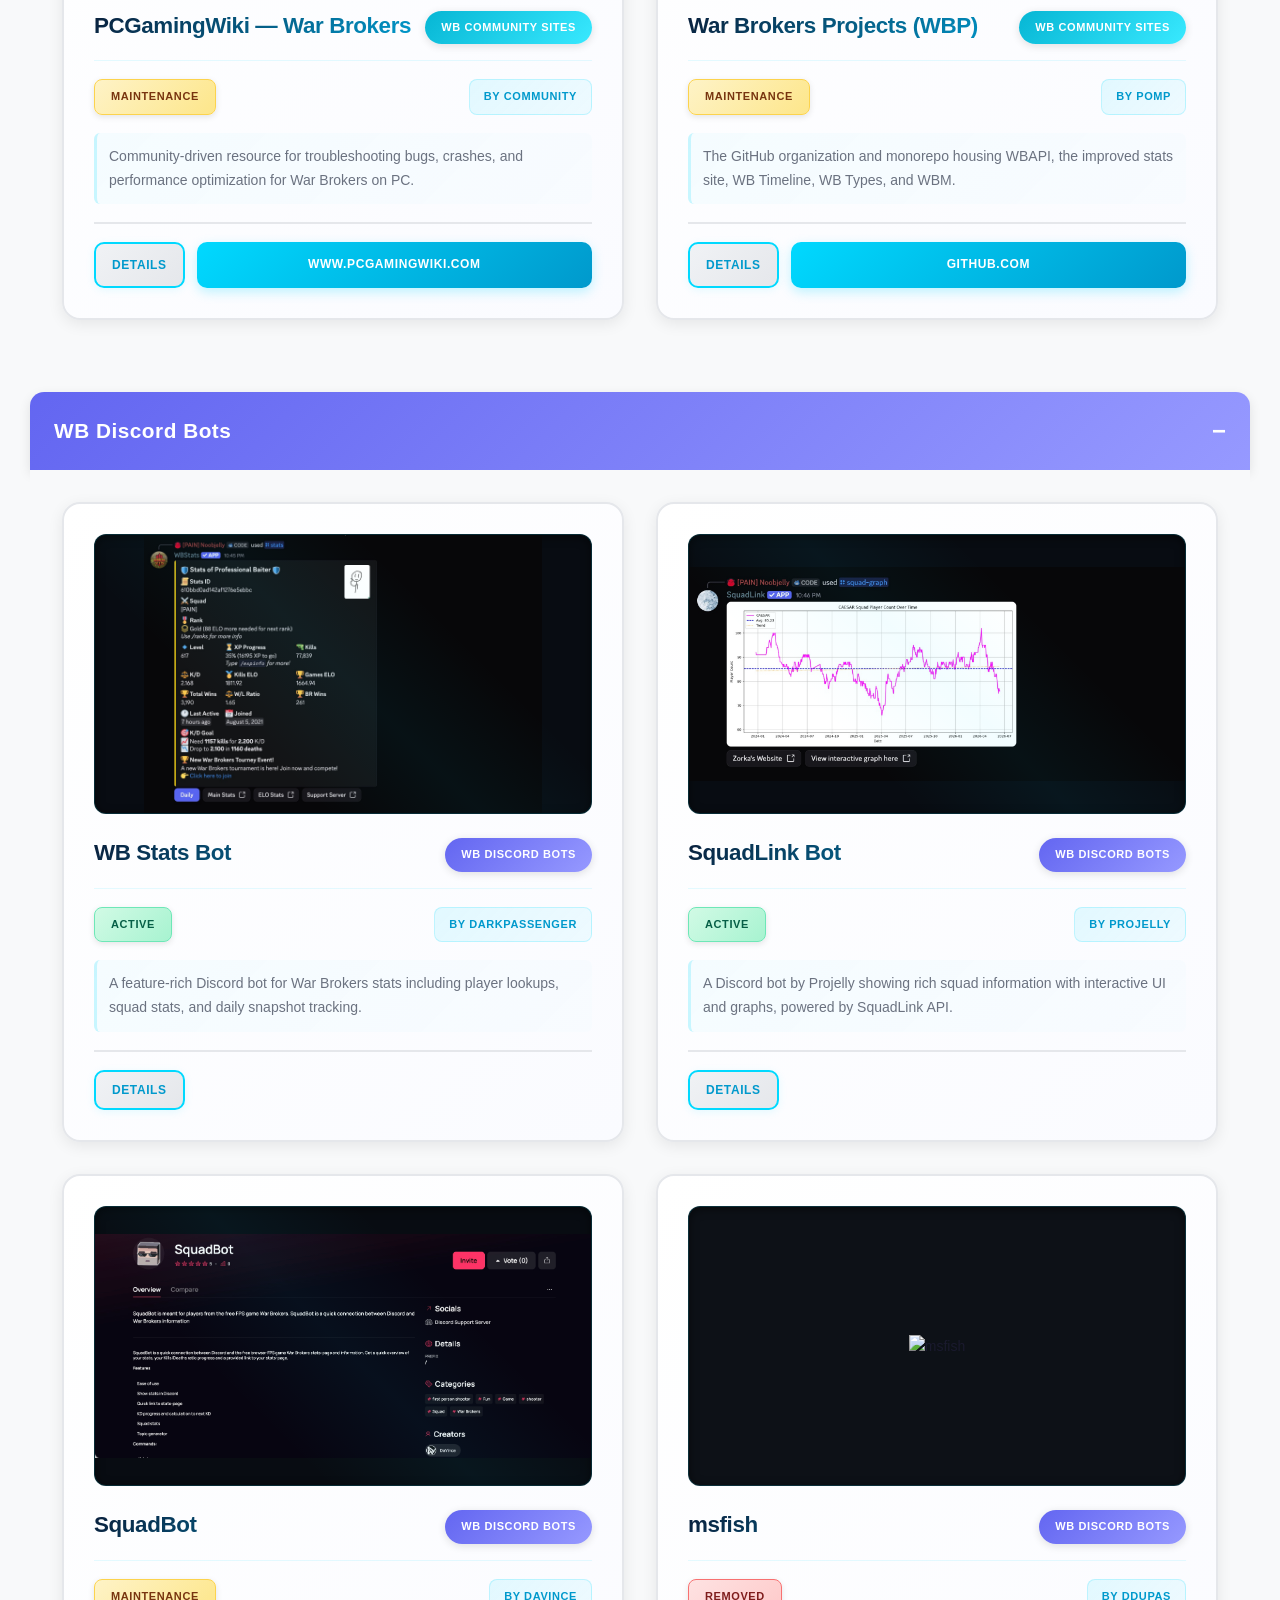
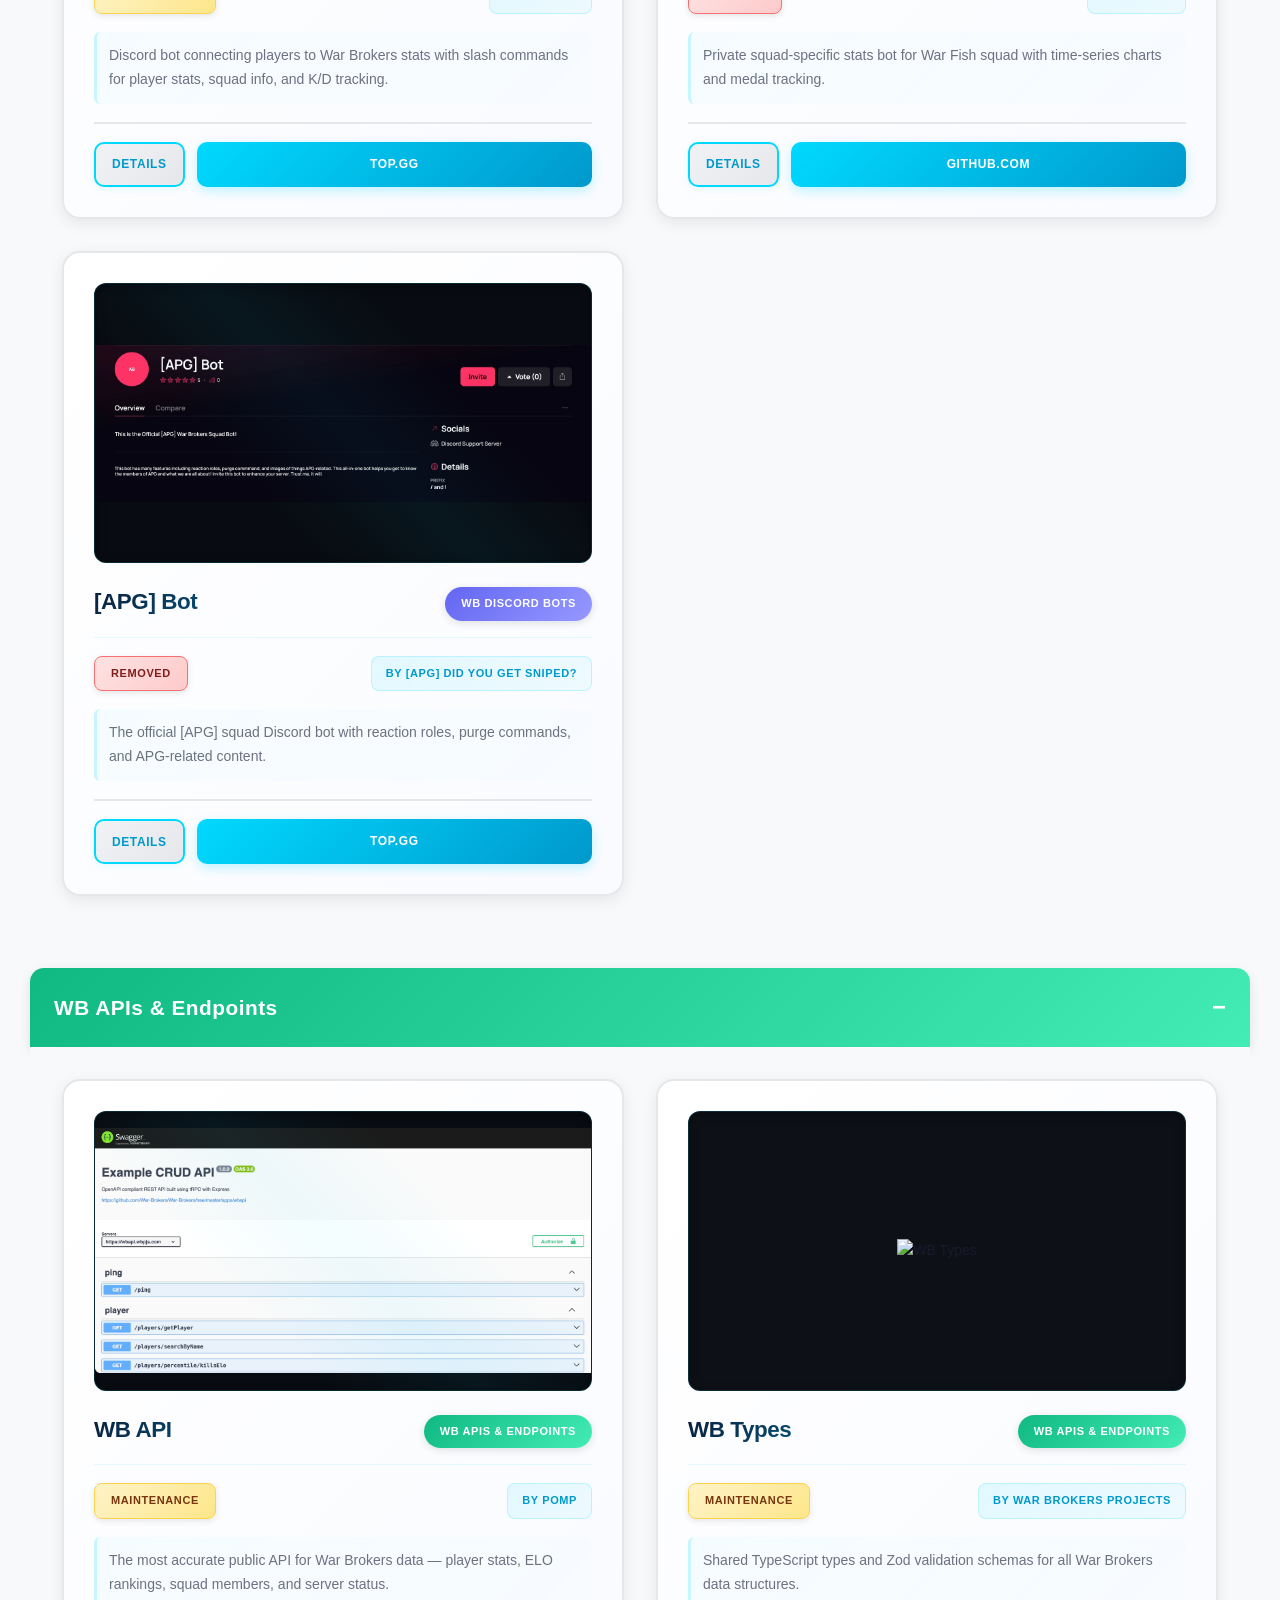
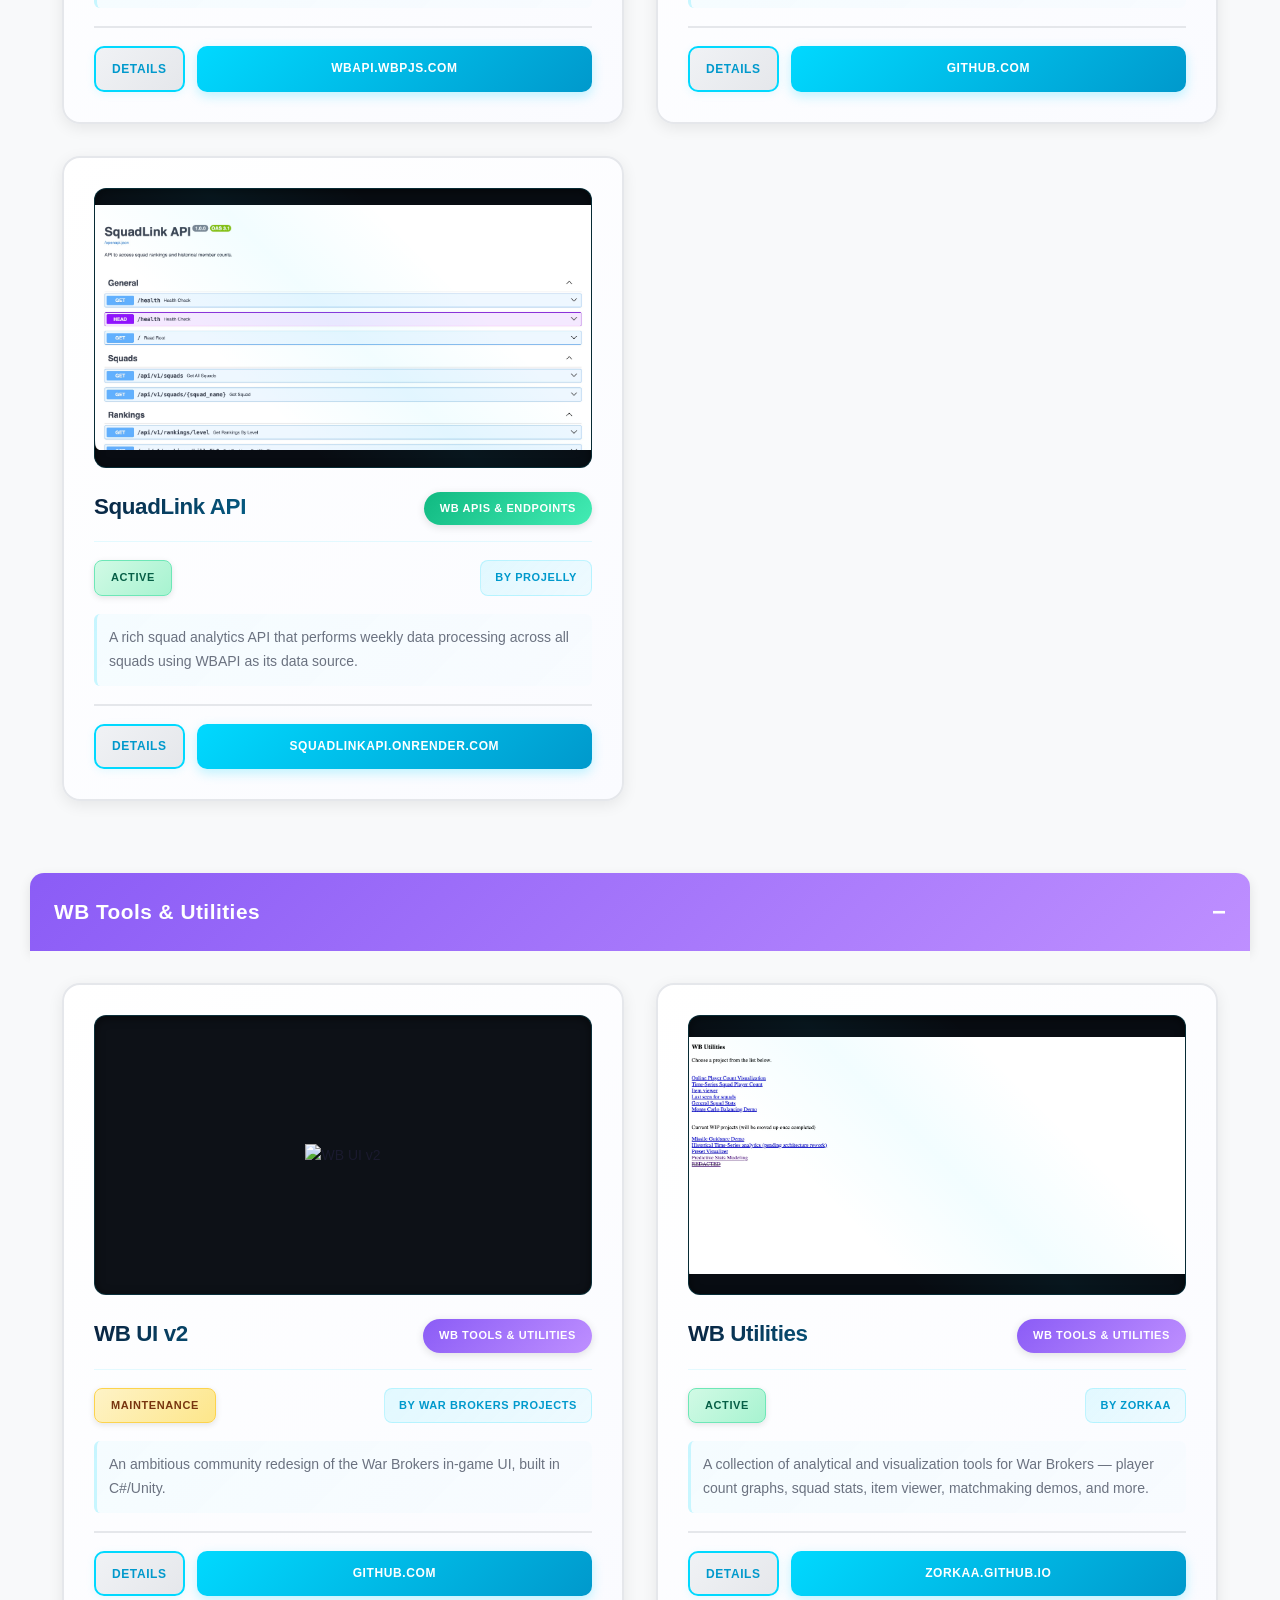
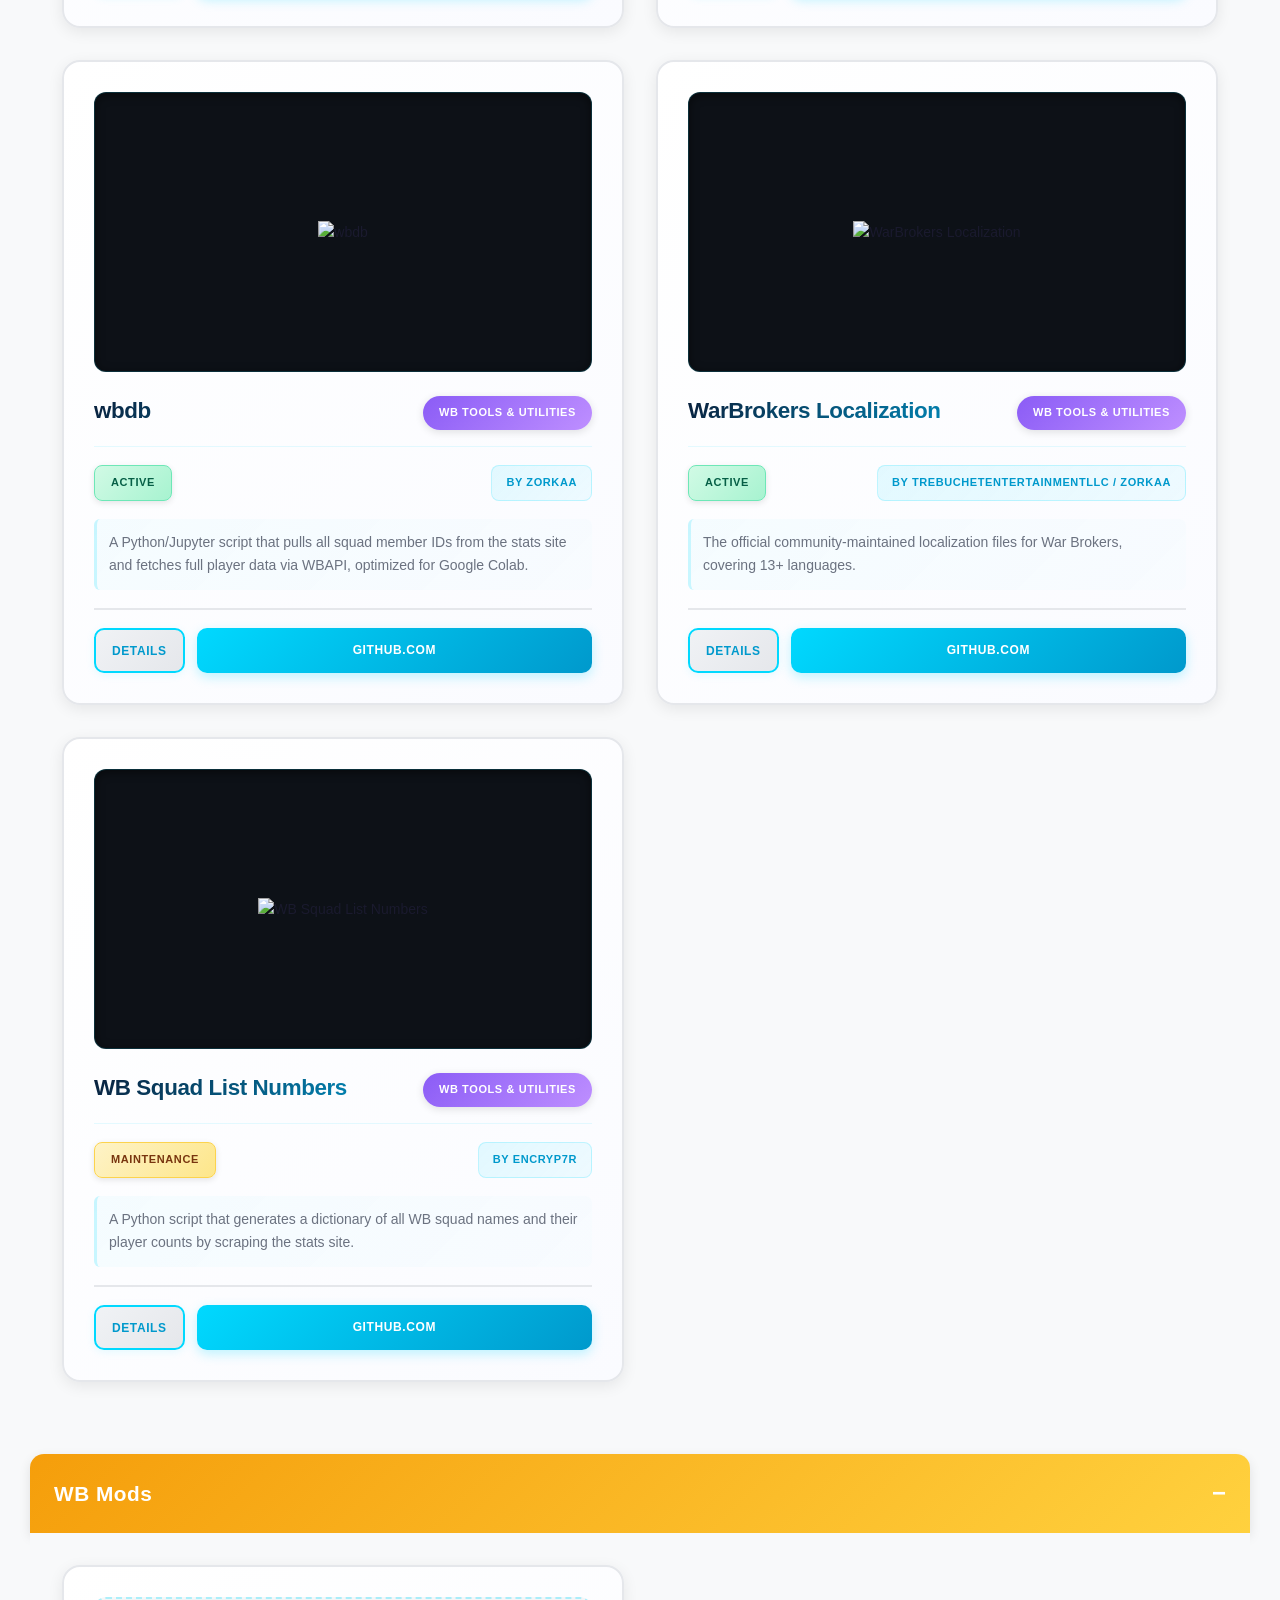
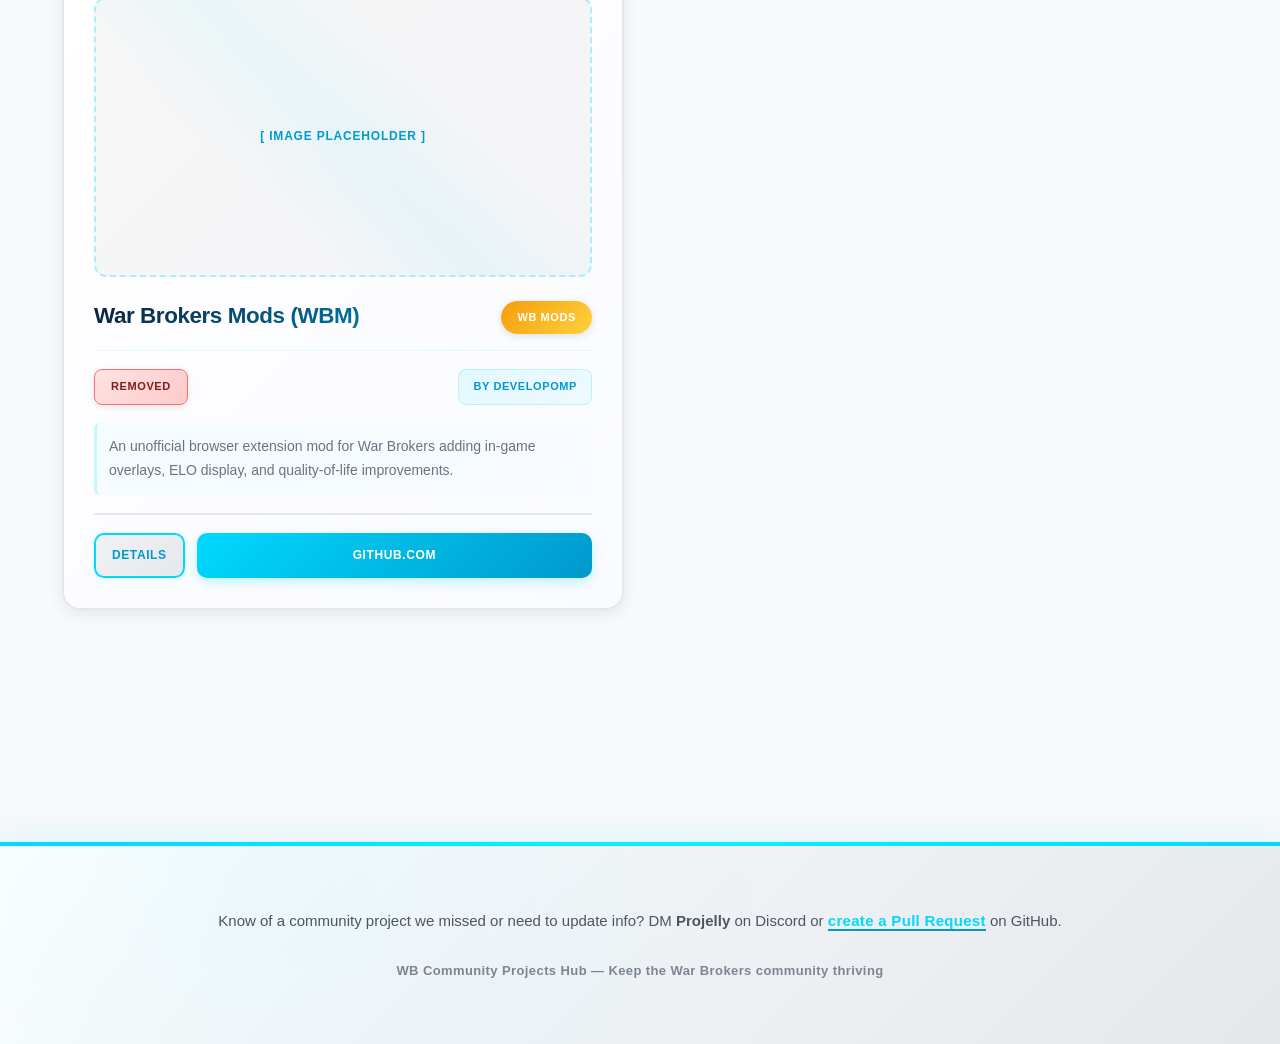
==== commit b66c4375: "Fix footer + Card rearrangement" ====
--- a/index.html
+++ b/index.html
@@ -36,7 +36,7 @@
 
     <footer class="footer">
         <div class="footer-content">
-            <p>Know of a community project we missed? <a href="mailto:contribute@example.com" class="footer-link">Submit a project</a> or create an issue on <a href="#" class="footer-link">GitHub</a>.</p>
+            <p>Know of a community project we missed or need to update info? DM <strong>Projelly</strong> on Discord or <a href="https://github.com/wb-community/wb-community.github.io/pulls" target="_blank" rel="noopener noreferrer" class="footer-link">create a Pull Request</a> on GitHub.</p>
             <p class="footer-meta">WB Community Projects Hub — Keep the War Brokers community thriving</p>
         </div>
     </footer>
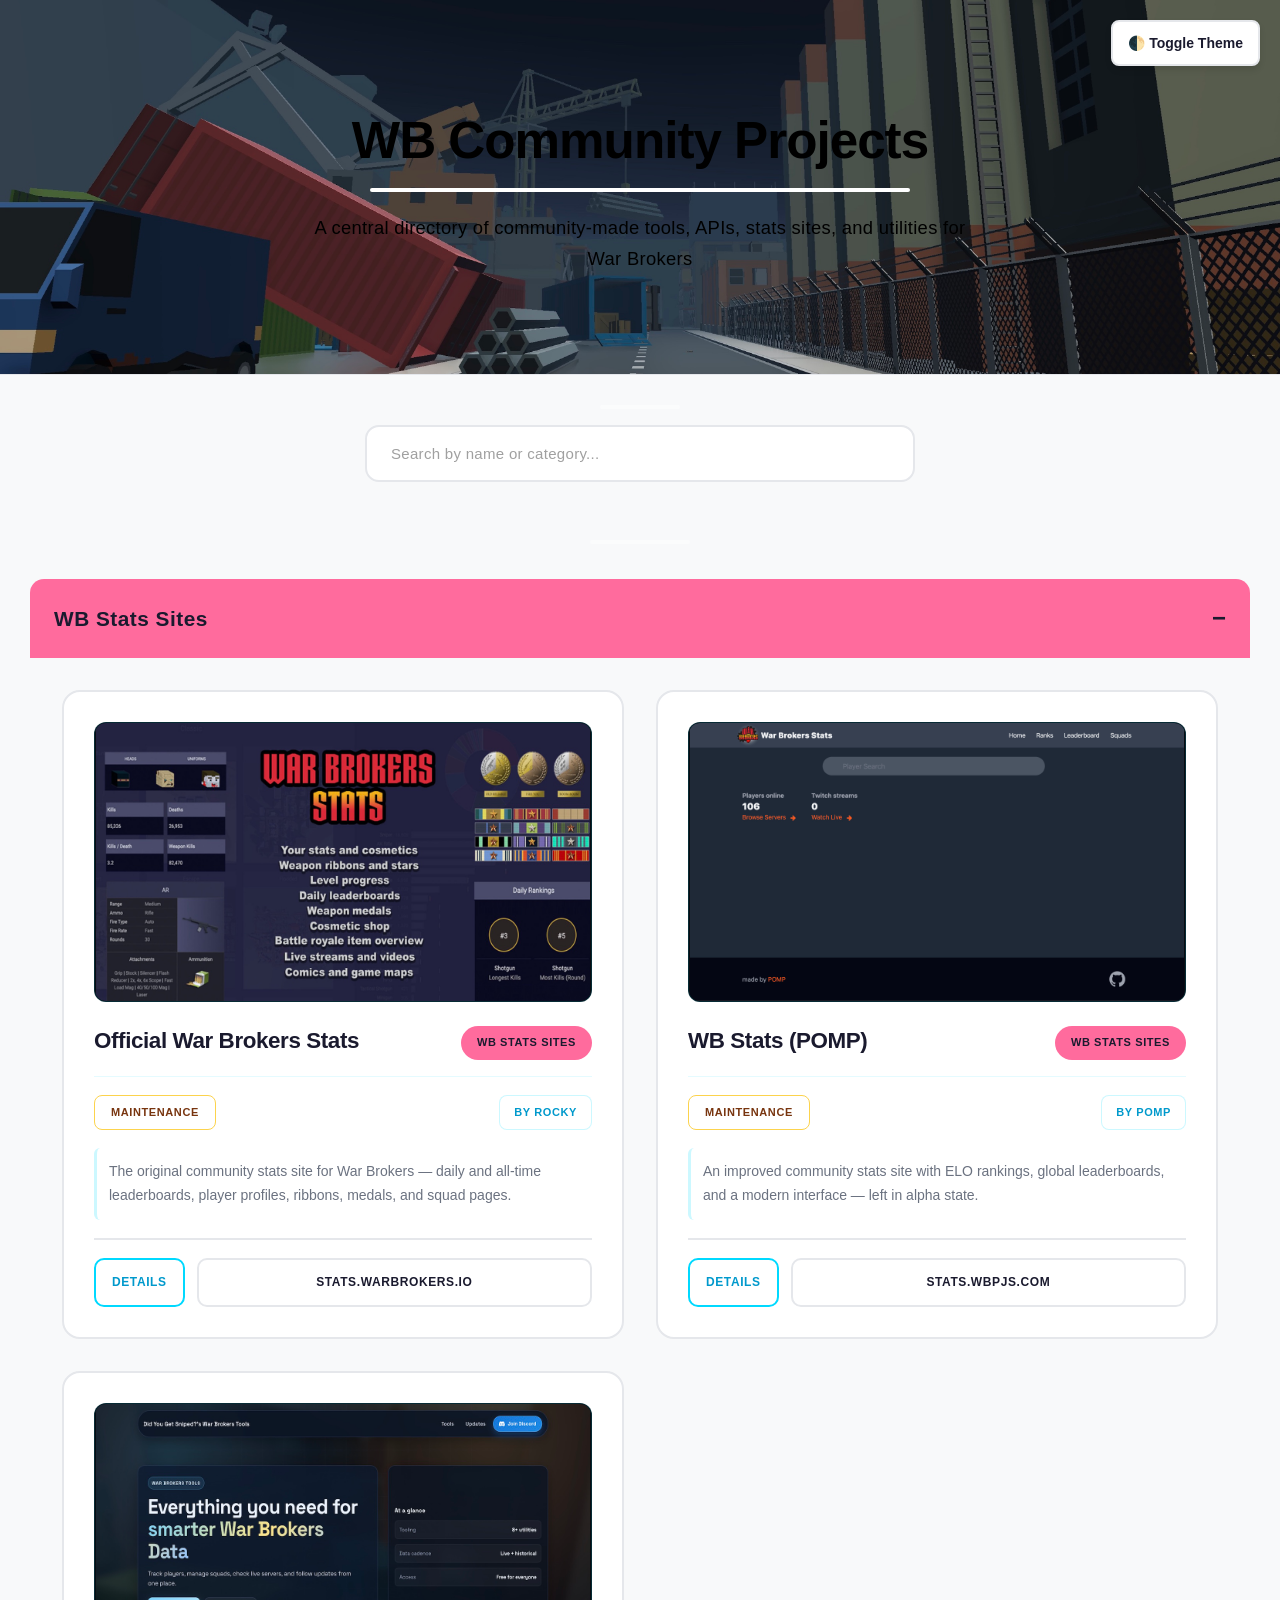
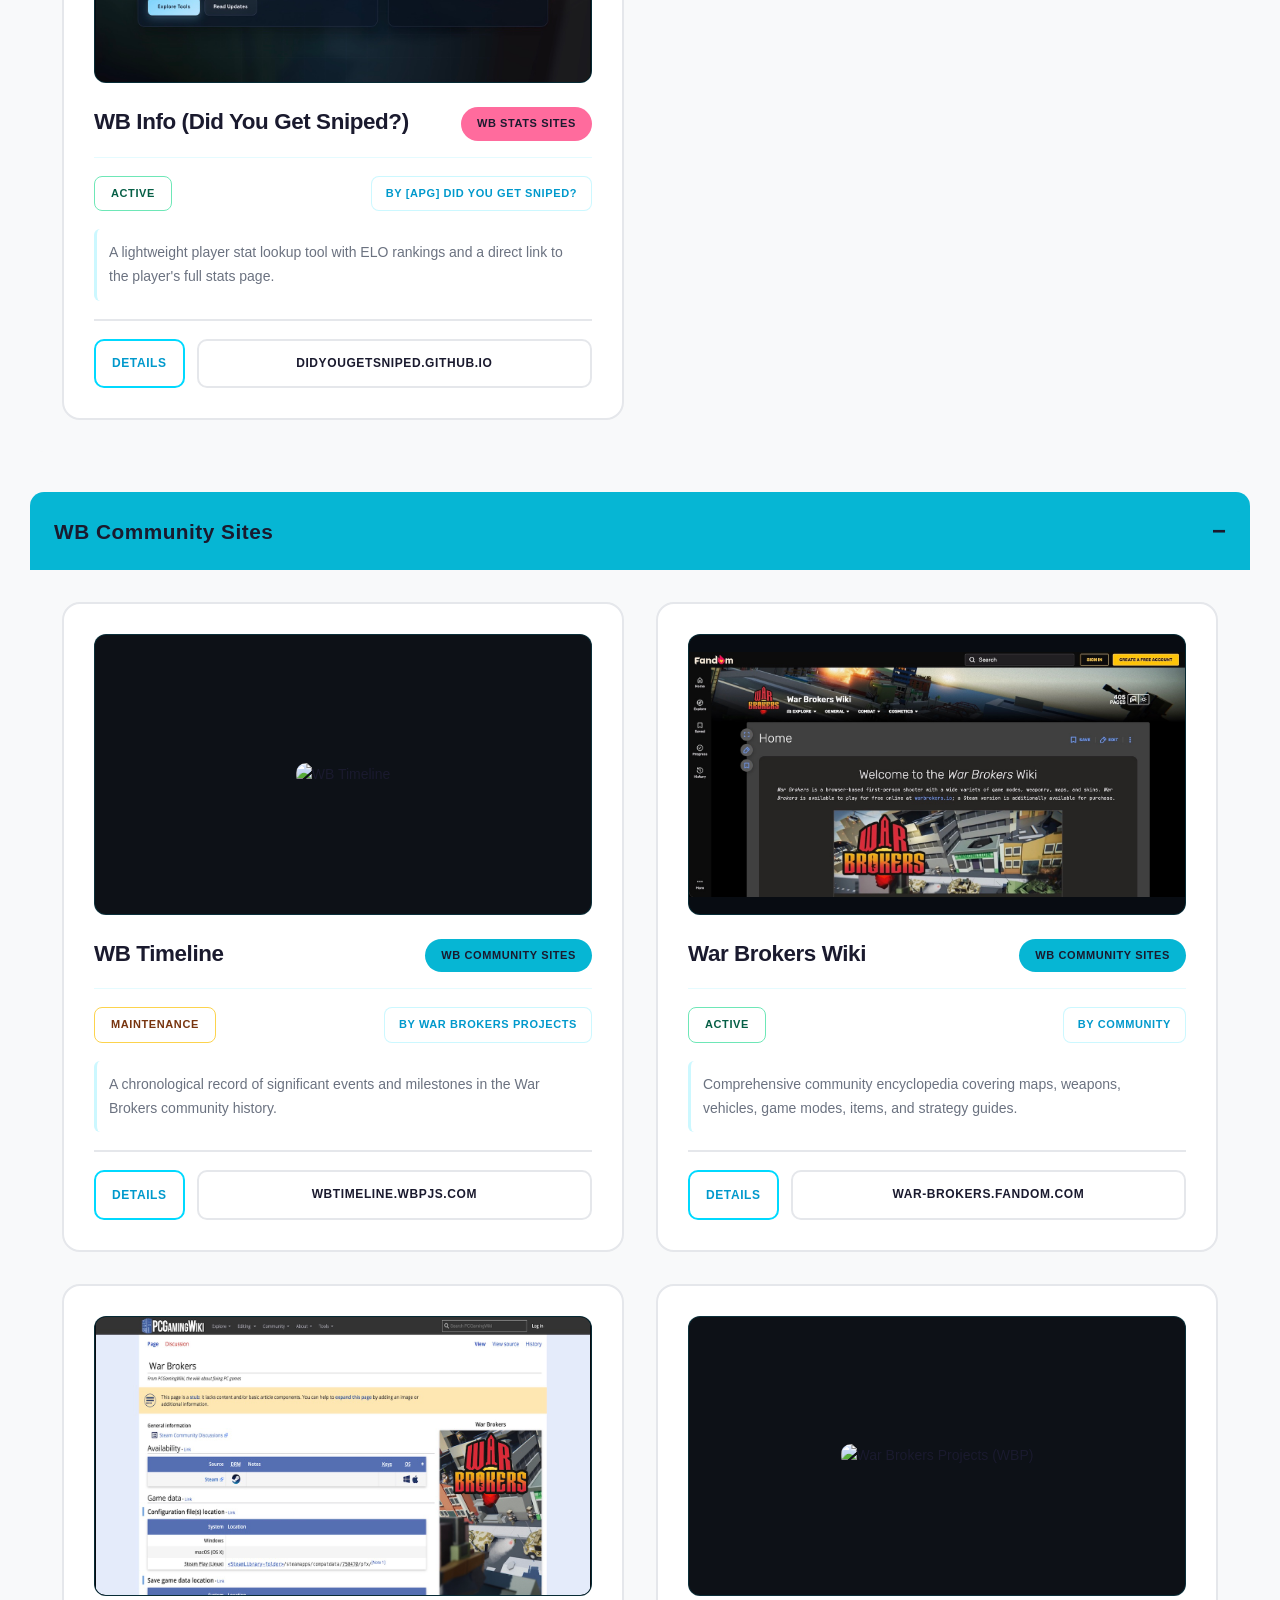
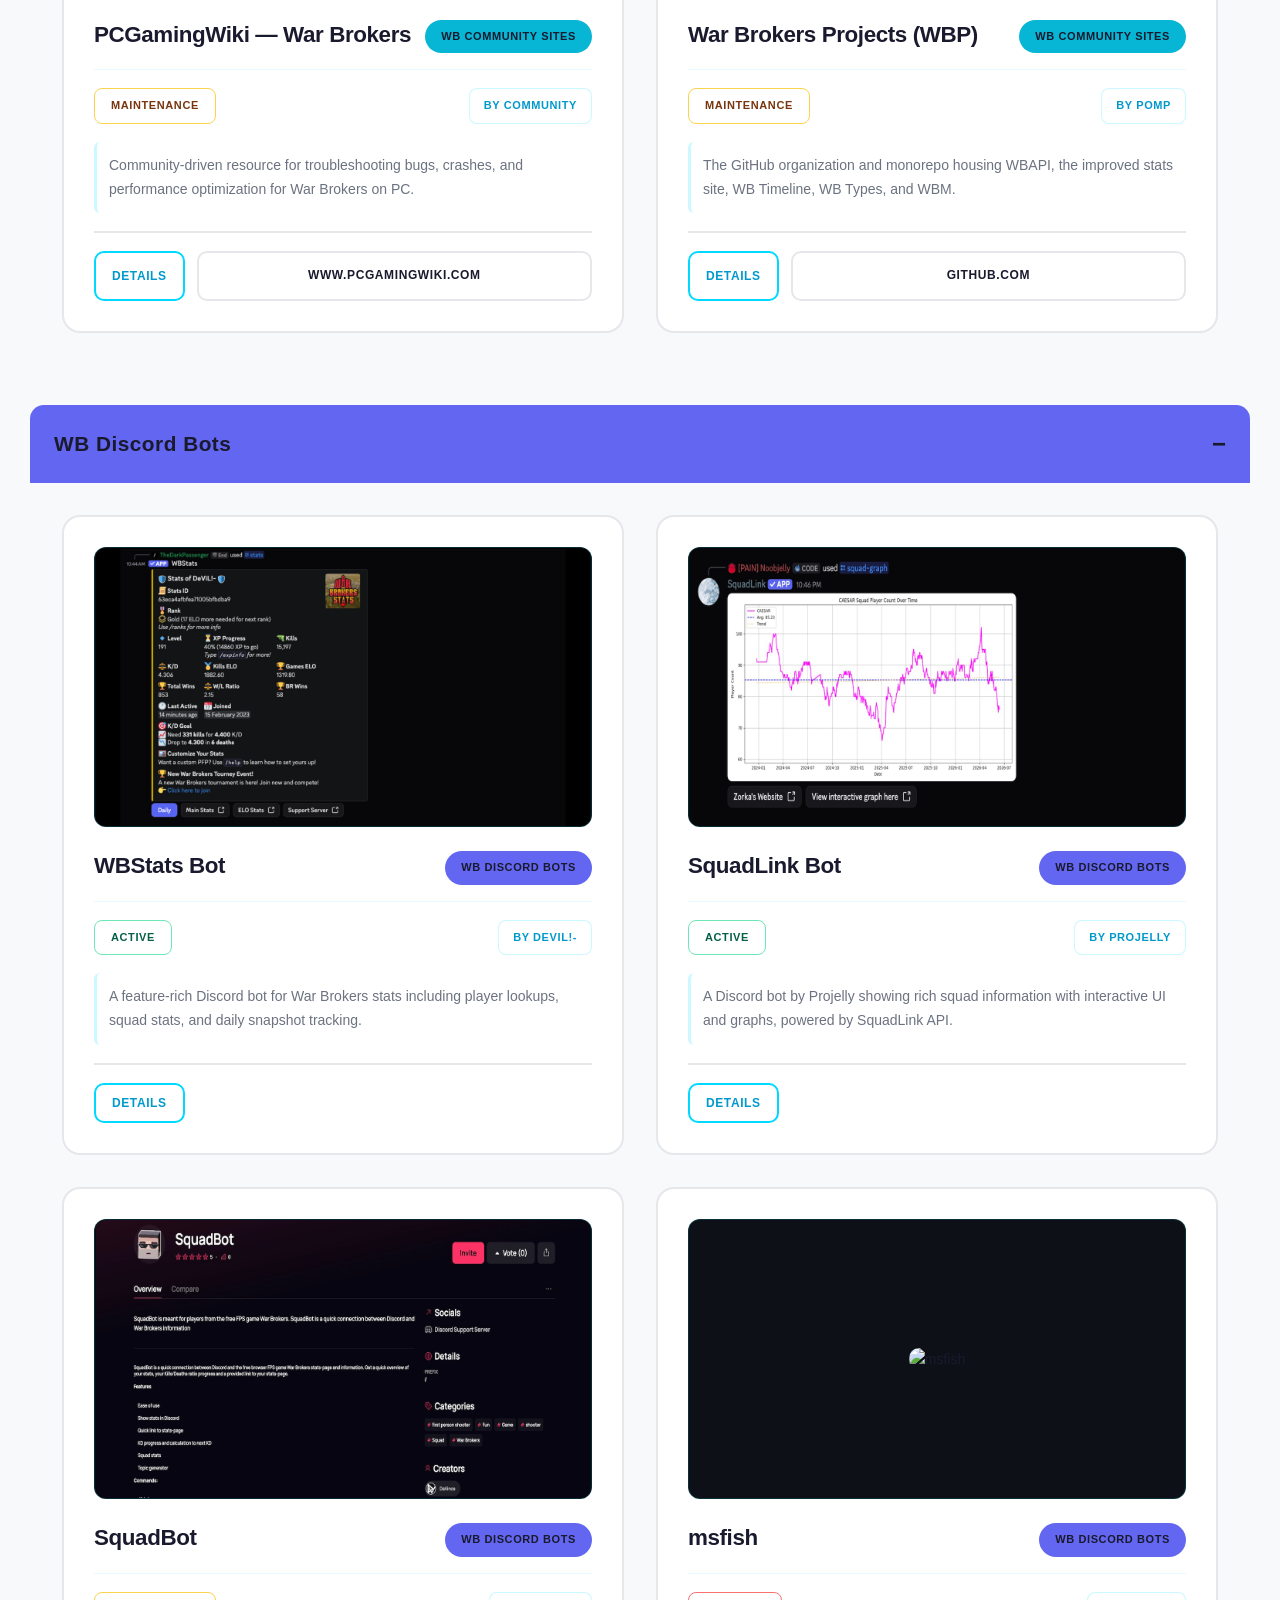
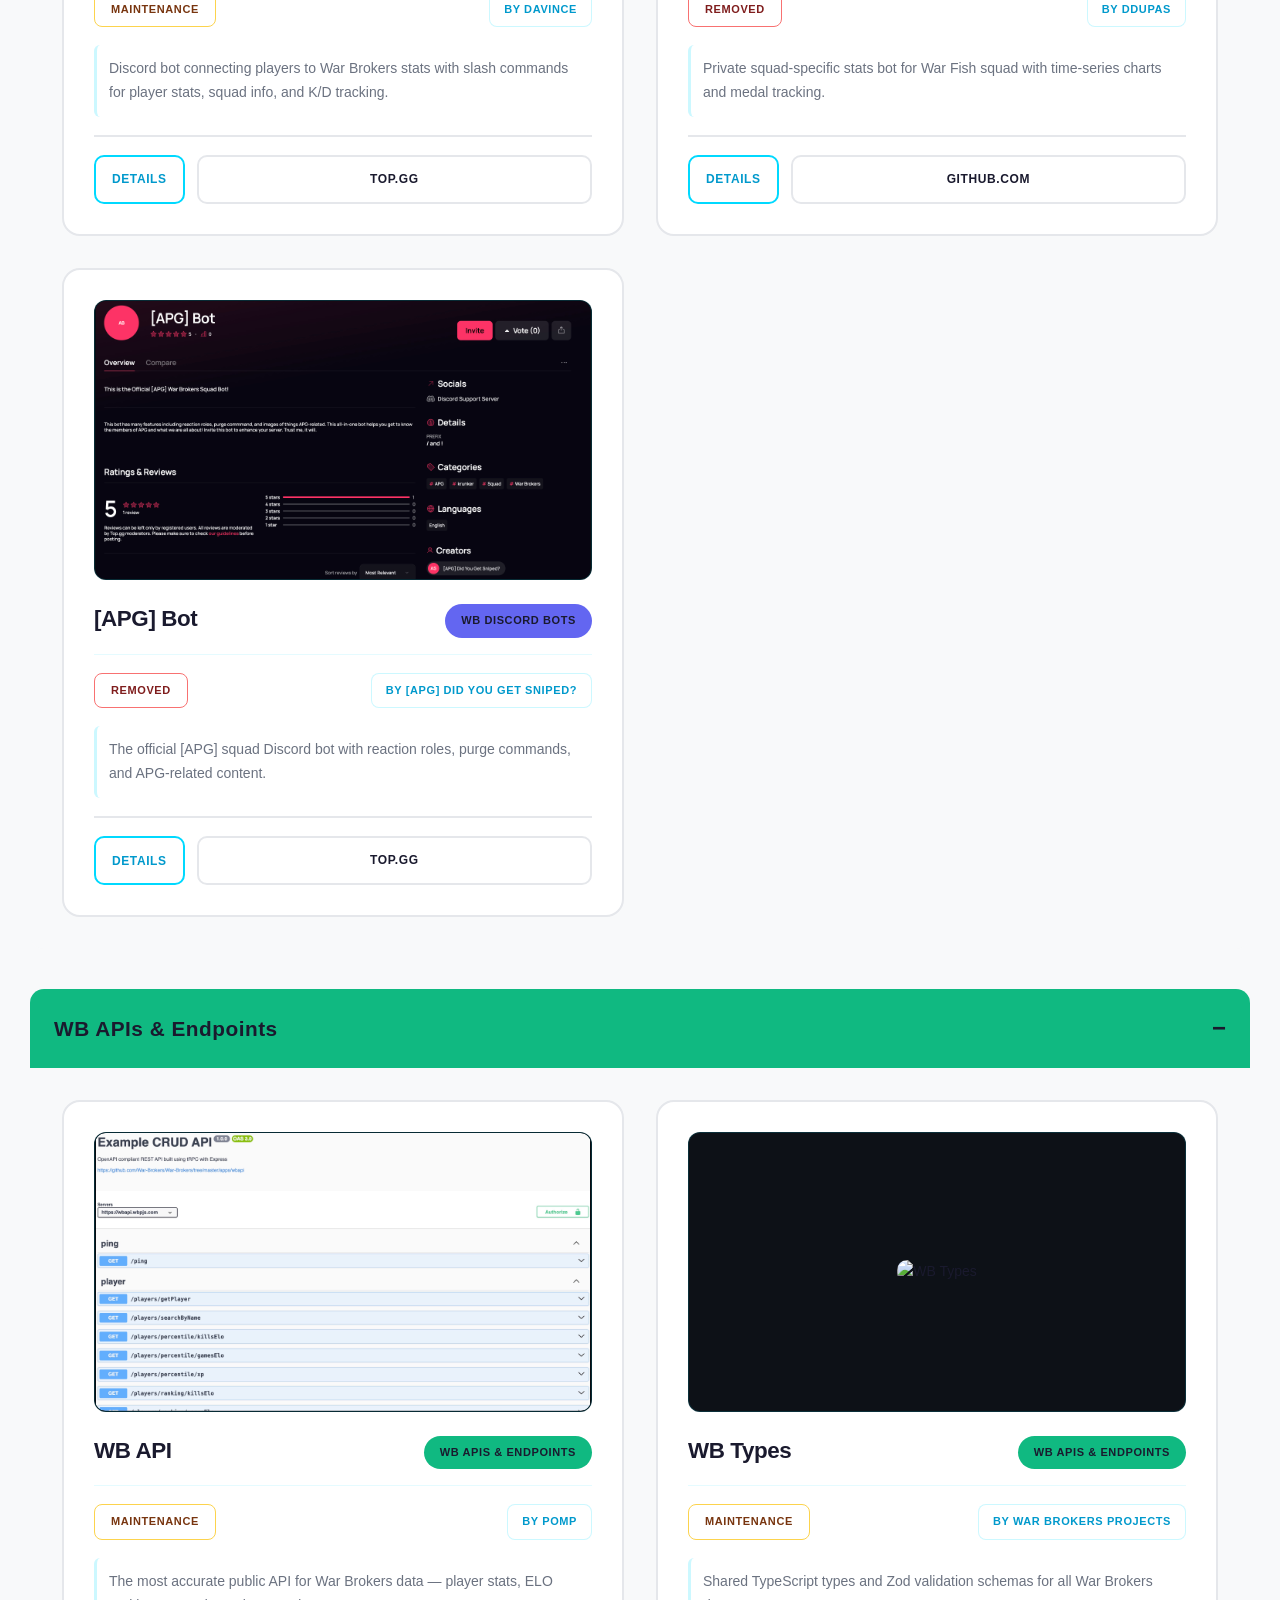
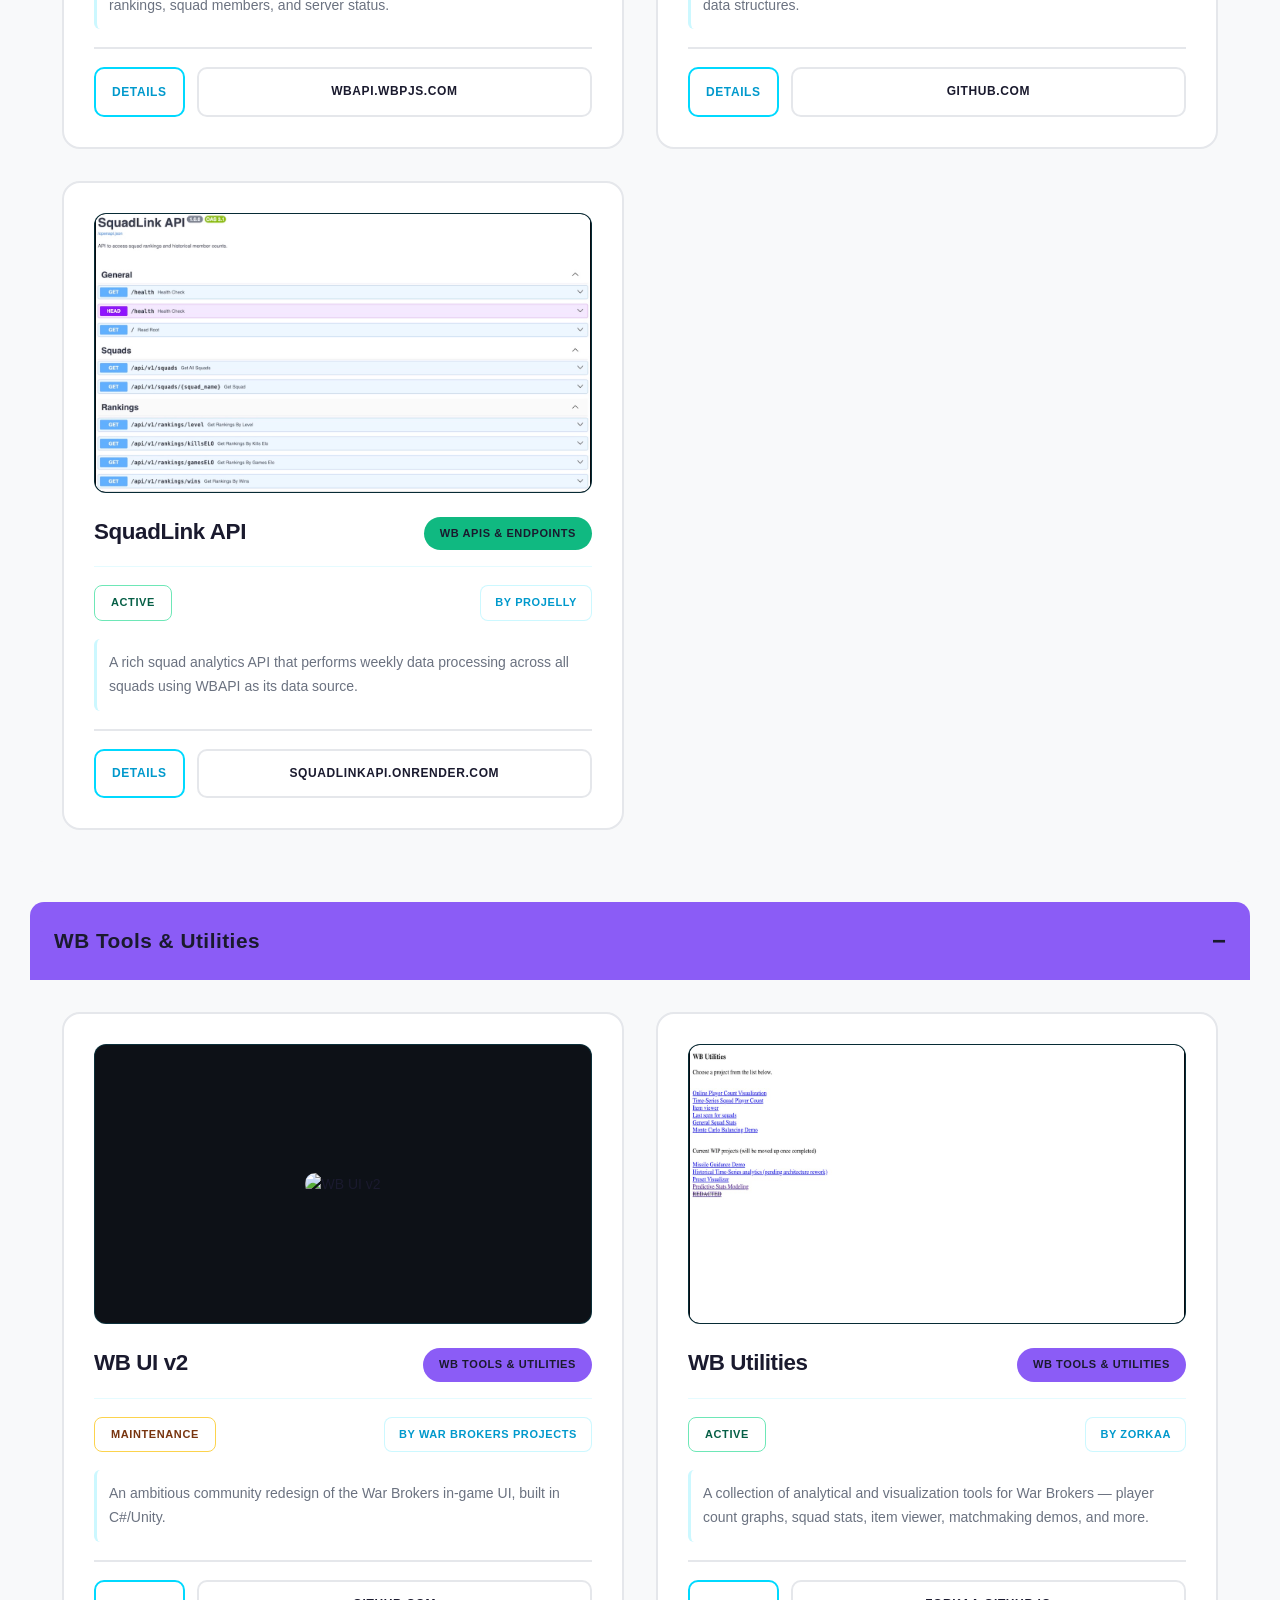
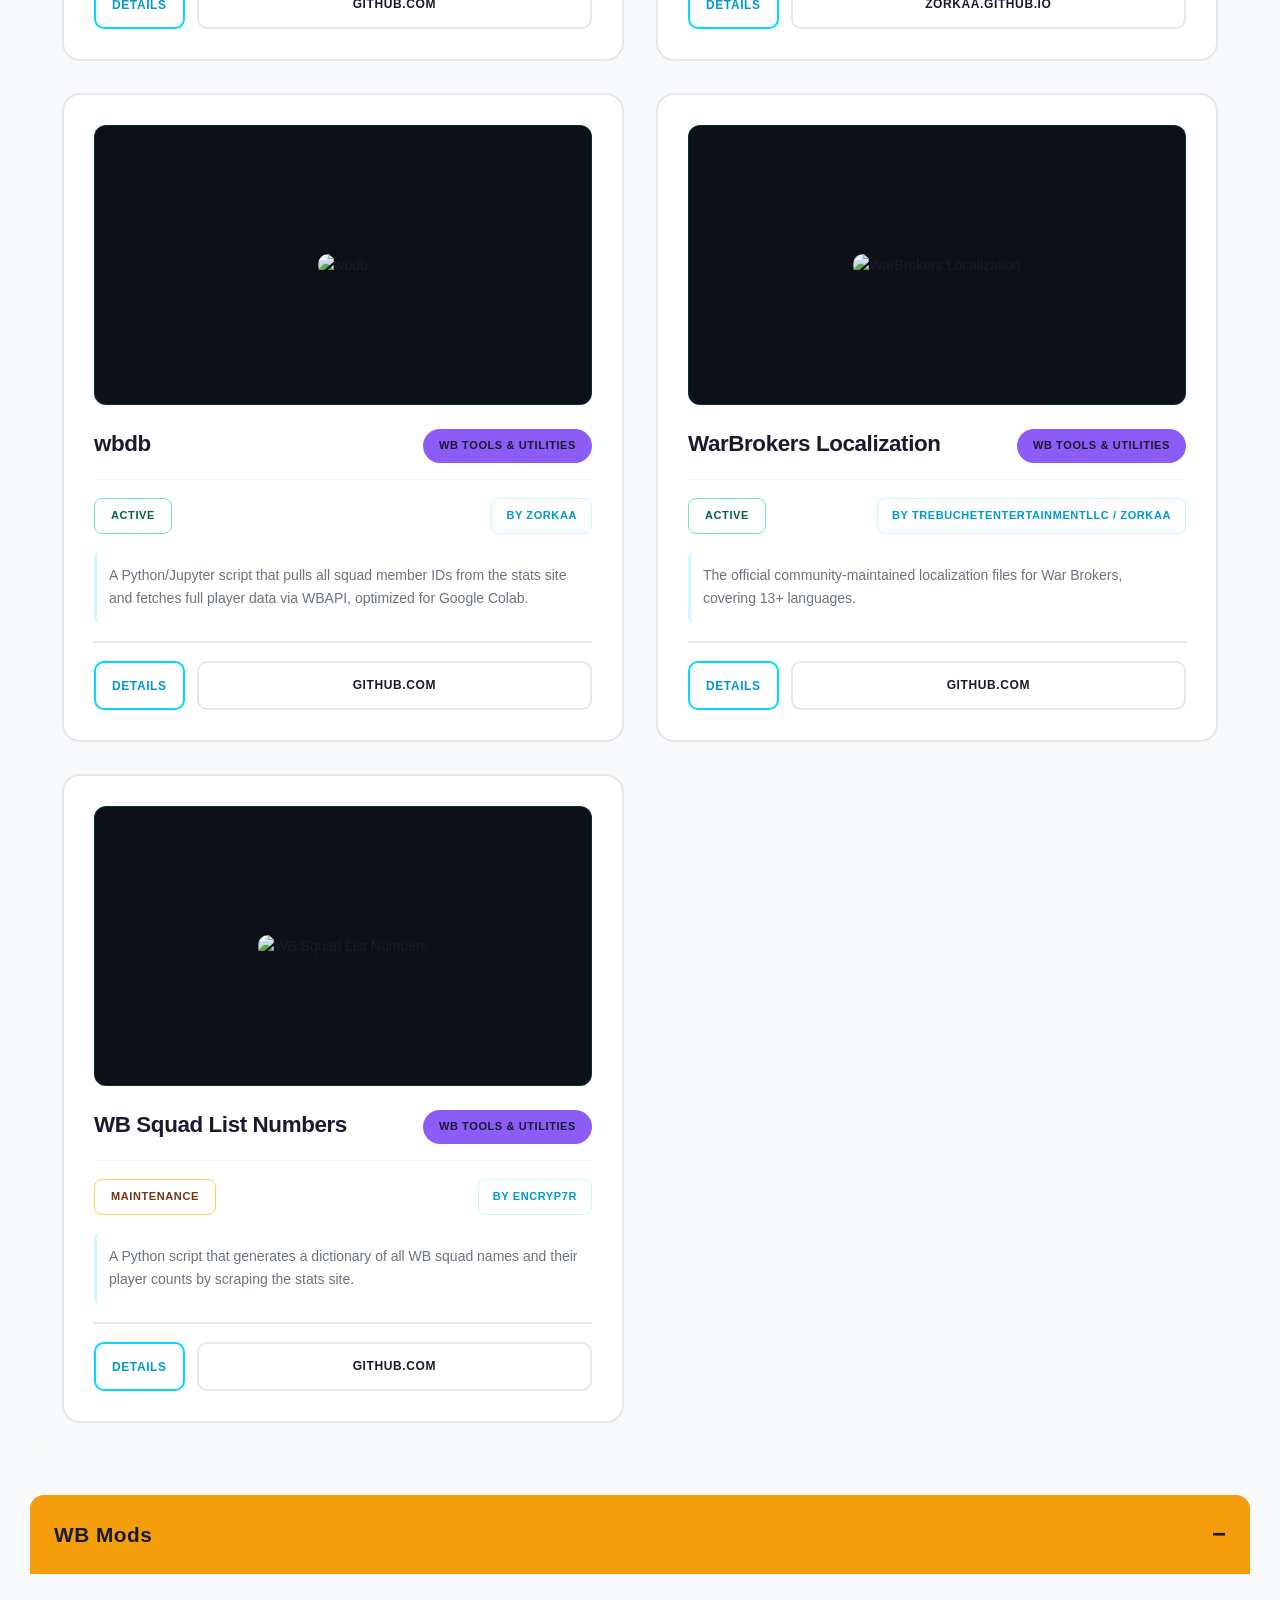
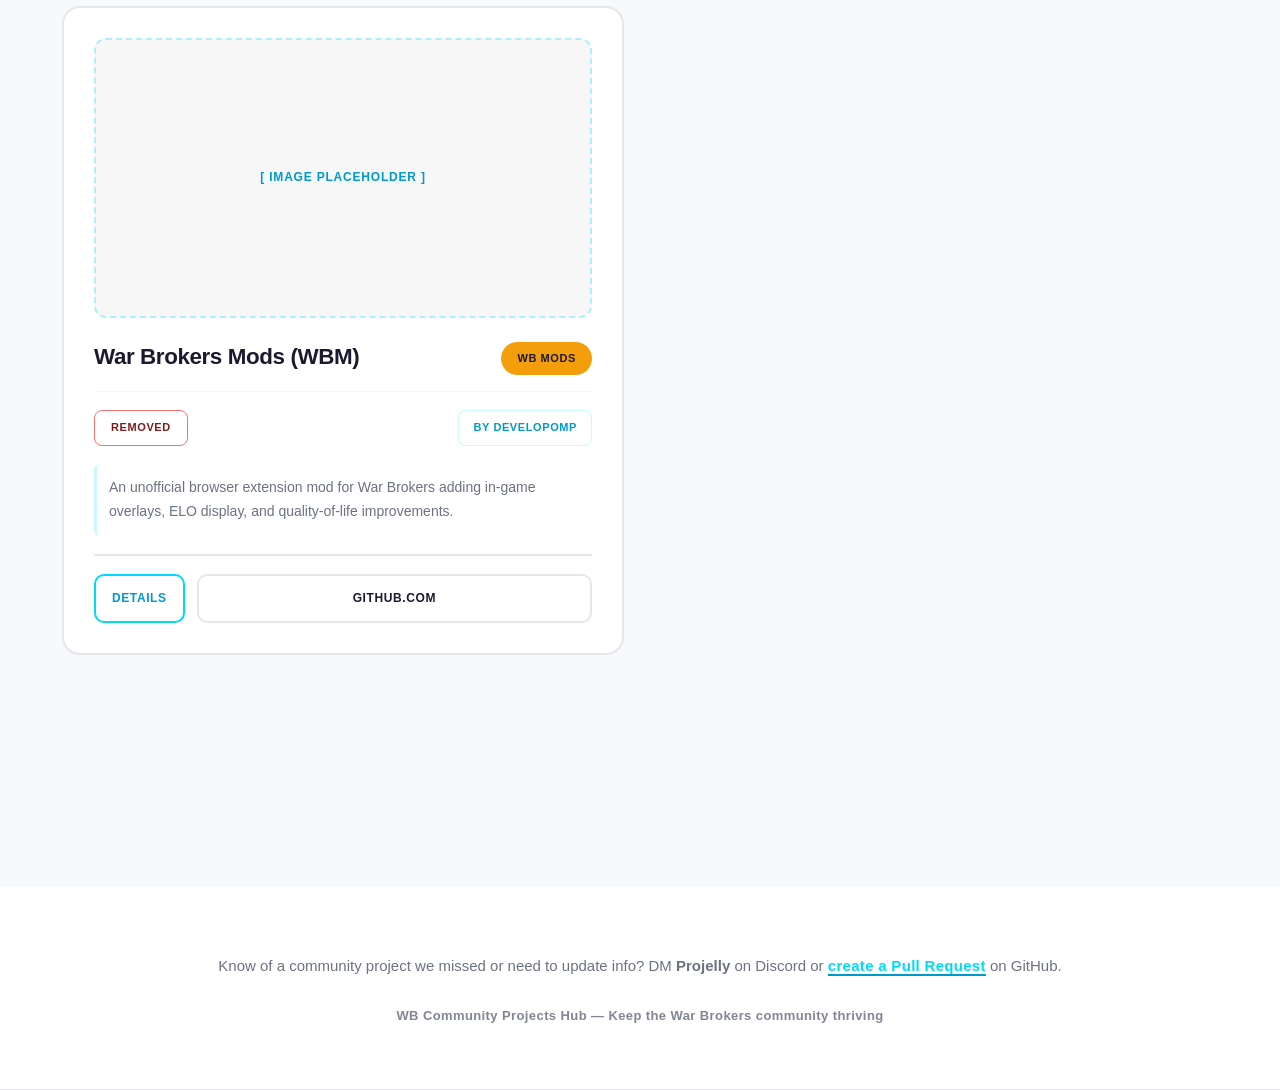
==== commit 320e7b31: "Update UI + Images" ====
--- a/index.html
+++ b/index.html
@@ -9,6 +9,9 @@
 </head>
 <body>
     <div class="grid-bg"></div>
+    <div class="theme-toggle" id="themeToggle" aria-label="Toggle Dark Mode" style="position: fixed; top: 20px; right: 20px; z-index: 99999; cursor: pointer; padding: 10px 15px; background: var(--bg-secondary); border: 2px solid var(--border-color); border-radius: 8px; color: var(--text-primary); font-weight: bold; box-shadow: 0 4px 6px rgba(0,0,0,0.1);">
+        🌓 Toggle Theme
+    </div>
     
     <header class="header">
         <div class="header-content">
--- a/style.css
+++ b/style.css
@@ -1,16 +1,34 @@
+
 :root {
     --bg-primary: #f8f9fa;
     --bg-secondary: #ffffff;
     --bg-tertiary: #f0f2f5;
-    --accent: #00d9ff;
-    --accent-dark: #0099cc;
-    --accent-light: #33e9ff;
+    --accent: #0088cc;
+    --accent-dark: #006699;
     --text-primary: #1a1a2e;
     --text-secondary: #6b7280;
     --border-color: #e5e7eb;
     --border-light: #f0f0f0;
-    --grid-color: #00d9ff08;
-}
+}
+ 
+[data-theme="dark"] {
+    --bg-primary: #121212;
+    --bg-secondary: #1e1e1e;
+    --bg-tertiary: #2a2a2a;
+    --accent: #00d9ff;
+    --accent-dark: #0099cc;
+    --text-primary: #f0f0f0;
+    --text-secondary: #a0a0a0;
+    --border-color: #333333;
+    --border-light: #444444;
+}
+
+body {
+    background-color: var(--bg-primary);
+    color: var(--text-primary);
+    transition: background-color 0.3s ease, color 0.3s ease;
+}
+
 
 * {
     margin: 0;
@@ -64,49 +82,14 @@
 }
 
 /* Grid Background */
-.grid-bg {
-    position: fixed;
-    top: 0;
-    left: 0;
-    width: 100%;
-    height: 100%;
-    background-image: 
-        linear-gradient(90deg, rgba(0, 217, 255, 0.03) 1px, transparent 1px),
-        linear-gradient(0deg, rgba(0, 217, 255, 0.03) 1px, transparent 1px);
-    background-size: 50px 50px;
-    pointer-events: none;
-    z-index: 0;
-    opacity: 0.7;
-}
+.grid-bg { display: none; }
 
 /* Header */
-.header {
-    position: relative;
-    z-index: 10;
-    background: linear-gradient(135deg, #ffffff 0%, #f0f2f5 100%), url('images/background.jpg') center/cover no-repeat;
-    background-blend-mode: overlay;
-    border-bottom: 4px solid transparent;
-    border-image: linear-gradient(90deg, #00d9ff, #00f7ff, #00d9ff) 1;
-    padding: 100px 20px;
-    text-align: center;
-    box-shadow: 0 8px 32px rgba(0, 217, 255, 0.2), inset 0 1px 0 rgba(255, 255, 255, 0.6);
-    animation: fadeInDown 0.8s ease-out;
-    position: relative;
-    overflow: hidden;
-}
-
-.header::before {
-    content: '';
-    position: absolute;
-    top: 0;
-    left: 0;
-    right: 0;
-    bottom: 0;
-    background: radial-gradient(circle at 20% 50%, rgba(0, 217, 255, 0.08) 0%, transparent 50%),
-                radial-gradient(circle at 80% 80%, rgba(0, 217, 255, 0.05) 0%, transparent 50%);
-    pointer-events: none;
-    z-index: 1;
-}
+
+
+
+
+
 
 .header-content {
     max-width: 900px;
@@ -118,14 +101,14 @@
 .title {
     font-size: 3.2rem;
     font-weight: 800;
-    background: linear-gradient(135deg, #00d9ff 0%, #0099cc 50%, #00f7ff 100%);
-    -webkit-background-clip: text;
-    -webkit-text-fill-color: transparent;
-    background-clip: text;
+    color: #000000 !important;
+    
+    
+    
     letter-spacing: -1px;
     margin-bottom: 18px;
     animation: fadeIn 0.9s ease-out 0.3s both;
-    text-shadow: 0 4px 15px rgba(0, 217, 255, 0.1);
+    text-shadow: none;
     position: relative;
 }
 
@@ -137,20 +120,22 @@
     transform: translateX(-50%);
     width: 60%;
     height: 4px;
-    background: linear-gradient(90deg, transparent, #00d9ff, transparent);
+    background: var(--bg-secondary);
     border-radius: 2px;
 }
 
 .subtitle {
     font-size: 1.15rem;
-    color: #1a1a2e;
+    color: var(--text-primary);
     font-weight: 500;
     max-width: 680px;
     margin: 30px auto 0;
     letter-spacing: 0.3px;
     animation: fadeIn 0.9s ease-out 0.5s backwards;
     line-height: 1.7;
-    text-shadow: 0 1px 3px rgba(255, 255, 255, 0.8);
+    text-shadow: none;
+
+    color: #000000 !important;
 }
 
 /* Main Container */
@@ -178,7 +163,7 @@
     transform: translateX(-50%);
     width: 80px;
     height: 4px;
-    background: linear-gradient(90deg, transparent, #00d9ff, transparent);
+    background: var(--bg-secondary);
     border-radius: 2px;
     opacity: 0.5;
 }
@@ -191,7 +176,7 @@
     transform: translateX(-50%);
     width: 100px;
     height: 4px;
-    background: linear-gradient(90deg, transparent, #00f7ff, transparent);
+    background: var(--bg-secondary);
     border-radius: 2px;
     opacity: 0.4;
 }
@@ -207,7 +192,7 @@
     font-family: inherit;
     font-size: 15px;
     transition: all 0.4s cubic-bezier(0.4, 0, 0.2, 1);
-    box-shadow: 0 4px 12px rgba(0, 0, 0, 0.07);
+    box-shadow: none;
     letter-spacing: 0.3px;
 }
 
@@ -218,8 +203,8 @@
 .search-bar:focus {
     outline: none;
     border-color: var(--accent);
-    box-shadow: 0 0 0 4px rgba(0, 217, 255, 0.12), 0 6px 20px rgba(0, 217, 255, 0.18);
-    background: #ffffff;
+    box-shadow: none;
+    background: var(--bg-secondary);
     transform: translateY(-3px);
 }
 
@@ -257,25 +242,25 @@
     cursor: pointer;
     transition: all 0.3s ease;
     user-select: none;
-    box-shadow: 0 4px 12px rgba(0, 0, 0, 0.1);
+    box-shadow: none;
 }
 
 .category-header:hover {
     transform: translateY(-2px);
-    box-shadow: 0 6px 16px rgba(0, 0, 0, 0.15);
+    box-shadow: none;
 }
 
 .category-title {
     font-size: 1.3rem;
     font-weight: 800;
-    color: white;
+    color: var(--text-primary);
     margin: 0;
     letter-spacing: 0.5px;
 }
 
 .category-toggle {
     font-size: 24px;
-    color: white;
+    color: var(--text-primary);
     font-weight: 700;
     transition: transform 0.3s ease;
 }
@@ -310,9 +295,9 @@
     min-height: 540px;
     position: relative;
     overflow: hidden;
-    box-shadow: 0 4px 15px rgba(0, 0, 0, 0.08);
+    box-shadow: none;
     animation: fadeIn 0.6s ease-out backwards;
-    background: linear-gradient(135deg, #ffffff 0%, #fafbff 100%);
+    background: var(--bg-secondary);
 }
 
 .project-card:nth-child(1) { animation-delay: 0.6s; }
@@ -330,37 +315,22 @@
     left: 0;
     right: 0;
     height: 4px;
-    background: linear-gradient(90deg, var(--accent), #00f7ff);
+    background: var(--bg-secondary);
     transform: scaleX(0);
     transform-origin: left;
     transition: transform 0.5s cubic-bezier(0.4, 0, 0.2, 1);
     z-index: 5;
 }
 
-.project-card::after {
-    content: '';
-    position: absolute;
-    inset: 0;
-    background: radial-gradient(circle at var(--mouse-x, 0) var(--mouse-y, 0), rgba(0, 217, 255, 0.05) 0%, transparent 80%);
-    pointer-events: none;
-    opacity: 0;
-    transition: opacity 0.3s ease;
-}
+
 
 .project-card:hover::before {
     transform: scaleX(1);
 }
 
-.project-card:hover {
-    border-color: var(--accent);
-    background: linear-gradient(135deg, #ffffff 0%, #f0faff 100%);
-    box-shadow: 0 12px 32px rgba(0, 217, 255, 0.16), inset 0 1px 0 rgba(255, 255, 255, 0.8);
-    transform: translateY(-8px);
-}
-
-.project-card:hover::after {
-    opacity: 1;
-}
+.project-card:hover { border-color: var(--accent); transform: translateY(-8px); box-shadow: 0 12px 32px rgba(0, 0, 0, 0.16); }
+
+
 
 /* Project Image Container */
 .project-image {
@@ -376,7 +346,7 @@
     position: relative;
     overflow: hidden;
     border: 1px solid rgba(0, 217, 255, 0.15);
-    box-shadow: inset 0 2px 10px rgba(0, 0, 0, 0.5);
+    box-shadow: none;
     transition: all 0.3s ease;
 }
 
@@ -394,7 +364,7 @@
 .project-image img {
     width: 100%;
     height: 100%;
-    object-fit: contain;
+    object-fit: contain; object-position: center; border-radius: 10px;
     object-position: center;
     display: block;
 }
@@ -408,17 +378,10 @@
     height: auto;
     max-width: 90%;
     max-height: 90%;
-    object-fit: contain;
-}
-
-.project-image::before {
-    content: '';
-    position: absolute;
-    inset: 0;
-    background: linear-gradient(45deg, transparent 30%, rgba(0, 217, 255, 0.05) 50%, transparent 70%);
-    animation: shimmer 3s infinite;
-    pointer-events: none;
-}
+    object-fit: contain; object-position: center; border-radius: 10px;
+}
+
+.project-image::before { display: none; }
 
 .project-image.github-card::before {
     display: none;
@@ -435,7 +398,7 @@
 
 .project-card:hover .project-image {
     border-color: rgba(0, 217, 255, 0.4);
-    box-shadow: inset 0 2px 10px rgba(0, 0, 0, 0.3), 0 4px 15px rgba(0, 217, 255, 0.15);
+    box-shadow: none;
 }
 
 /* Project Header (Title + Category) */
@@ -452,23 +415,19 @@
 
 .project-title {
     font-size: 1.4rem;
-    color: #0a1f3b;
+    color: var(--text-primary);
     font-weight: 800;
     letter-spacing: -0.4px;
     flex: 1;
     line-height: 1.3;
-    background: linear-gradient(135deg, #0a1f3b 0%, #0099cc 100%);
-    -webkit-background-clip: text;
-    -webkit-text-fill-color: transparent;
-    background-clip: text;
+    background: var(--bg-secondary);
+    
+    
+    
     transition: all 0.3s ease;
 }
 
-.project-card:hover .project-title {
-    -webkit-text-fill-color: unset;
-    color: var(--accent);
-    text-shadow: 0 2px 8px rgba(0, 217, 255, 0.15);
-}
+.project-card:hover .project-title { color: var(--accent); }
 
 .project-category {
     display: inline-block;
@@ -483,14 +442,14 @@
     flex-shrink: 0;
     transition: all 0.3s ease;
     font-size: 11px;
-    background: linear-gradient(135deg, #3b82f6, #2563eb);
-    color: white;
-    box-shadow: 0 2px 8px rgba(0, 0, 0, 0.12);
+    background: var(--bg-secondary);
+    color: var(--text-primary);
+    box-shadow: none;
 }
 
 .project-card:hover .project-category {
     transform: translateY(-2px);
-    box-shadow: 0 4px 12px rgba(0, 0, 0, 0.15);
+    box-shadow: none;
 }
 
 /* Project Description */
@@ -501,7 +460,7 @@
     line-height: 1.7;
     font-weight: 500;
     padding: 12px;
-    background: linear-gradient(135deg, rgba(0, 217, 255, 0.03), rgba(0, 217, 255, 0.01));
+    background: var(--bg-secondary);
     border-left: 3px solid rgba(0, 217, 255, 0.2);
     border-radius: 6px;
     transition: all 0.3s ease;
@@ -509,8 +468,8 @@
 
 .project-card:hover .project-description {
     border-left-color: var(--accent);
-    background: linear-gradient(135deg, rgba(0, 217, 255, 0.06), rgba(0, 217, 255, 0.03));
-    color: #4b5563;
+    background: var(--bg-secondary);
+    color: var(--text-secondary);
 }
 
 /* Project Meta (Status + Creator) */
@@ -531,14 +490,14 @@
     font-weight: 700;
     text-transform: uppercase;
     letter-spacing: 0.6px;
-    background: linear-gradient(135deg, rgba(0, 217, 255, 0.1), rgba(0, 217, 255, 0.05));
+    background: var(--bg-secondary);
     color: #0099cc;
     border: 1px solid rgba(0, 217, 255, 0.2);
     transition: all 0.3s ease;
 }
 
 .project-card:hover .project-creator {
-    background: linear-gradient(135deg, rgba(0, 217, 255, 0.15), rgba(0, 217, 255, 0.08));
+    background: var(--bg-secondary);
     border-color: rgba(0, 217, 255, 0.4);
 }
 
@@ -557,74 +516,74 @@
     letter-spacing: 0.6px;
     transition: all 0.3s ease;
     font-weight: 700;
-    box-shadow: 0 2px 6px rgba(0, 0, 0, 0.1);
+    box-shadow: none;
 }
 
 .status-active {
-    background: linear-gradient(135deg, #d1fae5, #a7f3d0);
+    background: var(--bg-secondary);
     color: #065f46;
     border: 1px solid #6ee7b7;
     font-weight: 700;
 }
 
 .status-active:hover {
-    box-shadow: 0 4px 12px rgba(16, 185, 129, 0.2);
+    box-shadow: none;
 }
 
 .status-removed {
-    background: linear-gradient(135deg, #fee2e2, #fecaca);
+    background: var(--bg-secondary);
     color: #7f1d1d;
     border: 1px solid #f87171;
     font-weight: 700;
 }
 
 .status-removed:hover {
-    box-shadow: 0 4px 12px rgba(220, 38, 38, 0.2);
+    box-shadow: none;
 }
 
 .status-maintenance {
-    background: linear-gradient(135deg, #fef3c7, #fde68a);
+    background: var(--bg-secondary);
     color: #78350f;
     border: 1px solid #fcd34d;
     font-weight: 700;
 }
 
 .status-maintenance:hover {
-    box-shadow: 0 4px 12px rgba(217, 119, 6, 0.2);
+    box-shadow: none;
 }
 
 .status-completed {
-    background: linear-gradient(135deg, #dbeafe, #bfdbfe);
+    background: var(--bg-secondary);
     color: #1e40af;
     border: 1px solid #60a5fa;
     font-weight: 700;
 }
 
 .status-completed:hover {
-    box-shadow: 0 4px 12px rgba(59, 130, 246, 0.2);
+    box-shadow: none;
 }
 
 .status-inactive {
-    background: linear-gradient(135deg, #fed7aa, #fecaca);
+    background: var(--bg-secondary);
     color: #7c2d12;
     border: 1px solid #fb923c;
     font-weight: 700;
 }
 
 .status-inactive:hover {
-    box-shadow: 0 4px 12px rgba(251, 146, 60, 0.2);
+    box-shadow: none;
 }
 
 .status-archived {
-    background: linear-gradient(135deg, #e5e7eb, #d1d5db);
+    background: var(--bg-secondary);
     color: #374151;
     border: 1px solid #9ca3af;
     font-weight: 700;
 }
 
 .status-unknown {
-    background: linear-gradient(135deg, #f3f4f6, #e5e7eb);
-    color: #4b5563;
+    background: var(--bg-secondary);
+    color: var(--text-secondary);
     border: 1px solid #d1d5db;
     font-weight: 700;
 }
@@ -666,18 +625,18 @@
 }
 
 .project-details::-webkit-scrollbar-track {
-    background: #f0f2f5;
+    background: var(--bg-tertiary);
     border-radius: 10px;
 }
 
 .project-details::-webkit-scrollbar-thumb {
-    background: linear-gradient(180deg, #00d9ff, #0099cc);
+    background: var(--bg-secondary);
     border-radius: 10px;
-    box-shadow: 0 0 6px rgba(0, 217, 255, 0.3);
+    box-shadow: none;
 }
 
 .project-details::-webkit-scrollbar-thumb:hover {
-    background: linear-gradient(180deg, #00f7ff, #00d9ff);
+    background: var(--bg-secondary);
 }
 
 /* Footer Spacing */
@@ -699,11 +658,12 @@
     flex: 1;
     display: inline-block;
     padding: 13px 18px;
-    background: linear-gradient(135deg, #00d9ff, #0099cc);
-    color: white;
+    background: var(--bg-secondary);
+    color: var(--text-primary);
     text-decoration: none;
-    border: none;
+    border: 2px solid var(--border-color);
     border-radius: 10px;
+    border: 2px solid var(--border-color);
     font-size: 12px;
     font-weight: 800;
     text-align: center;
@@ -711,7 +671,7 @@
     text-transform: uppercase;
     letter-spacing: 0.6px;
     cursor: pointer;
-    box-shadow: 0 4px 12px rgba(0, 217, 255, 0.25);
+    box-shadow: none;
     position: relative;
     overflow: hidden;
 }
@@ -720,7 +680,7 @@
     content: '';
     position: absolute;
     inset: 0;
-    background: linear-gradient(135deg, transparent, rgba(255, 255, 255, 0.2), transparent);
+    background: var(--bg-secondary);
     transform: translateX(-100%);
     transition: transform 0.5s ease;
 }
@@ -730,7 +690,7 @@
 }
 
 .project-link:hover {
-    box-shadow: 0 8px 24px rgba(0, 217, 255, 0.4);
+    box-shadow: none;
     transform: translateY(-3px);
 }
 
@@ -739,7 +699,7 @@
 }
 
 .toggle-details {
-    background: linear-gradient(135deg, #f0f2f5, #e5e7eb);
+    background: var(--bg-secondary);
     color: #0099cc;
     border: 2px solid #00d9ff;
     padding: 11px 16px;
@@ -751,14 +711,14 @@
     transition: all 0.4s cubic-bezier(0.4, 0, 0.2, 1);
     text-transform: uppercase;
     letter-spacing: 0.6px;
-    box-shadow: 0 2px 8px rgba(0, 217, 255, 0.1);
+    box-shadow: none;
 }
 
 .toggle-details:hover {
     border-color: #00f7ff;
     color: #00f7ff;
     background: rgba(0, 217, 255, 0.08);
-    box-shadow: 0 4px 12px rgba(0, 217, 255, 0.2);
+    box-shadow: none;
     transform: translateY(-2px);
 }
 
@@ -770,12 +730,12 @@
 .footer {
     position: relative;
     z-index: 10;
-    background: linear-gradient(135deg, #ffffff 0%, #f0f2f5 50%, #e5e7eb 100%);
+    background: var(--bg-secondary);
     border-top: 4px solid transparent;
-    border-image: linear-gradient(90deg, #00d9ff, #00f7ff, #00d9ff) 1;
+    border-bottom: 1px solid var(--border-color);
     padding: 60px 20px;
     margin-top: 80px;
-    box-shadow: 0 -8px 32px rgba(0, 217, 255, 0.1), inset 0 1px 0 rgba(255, 255, 255, 0.8);
+    box-shadow: none;
     animation: fadeIn 0.8s ease-out;
     position: relative;
     overflow: hidden;
@@ -788,7 +748,7 @@
     left: 0;
     right: 0;
     height: 100%;
-    background: radial-gradient(circle at 20% 0%, rgba(0, 217, 255, 0.05) 0%, transparent 50%);
+    background: var(--bg-secondary);
     pointer-events: none;
 }
 
@@ -796,7 +756,7 @@
     max-width: 1000px;
     margin: 0 auto;
     text-align: center;
-    color: #4b5563;
+    color: var(--text-secondary);
     font-size: 15px;
     line-height: 2;
     position: relative;
@@ -815,7 +775,7 @@
 .footer-link:hover {
     color: #00f7ff;
     border-bottom-color: #00f7ff;
-    text-shadow: 0 0 12px rgba(0, 217, 255, 0.25);
+    text-shadow: none;
     transform: translateY(-1px);
 }
 
@@ -835,7 +795,7 @@
     padding: 100px 20px;
     color: #6b7280;
     animation: fadeIn 0.5s ease-out;
-    background: linear-gradient(135deg, #f8f9fa 0%, #f0f2f5 100%);
+    background: var(--bg-secondary);
     border-radius: 16px;
     border: 2px dashed #00d9ff;
     margin: 20px;
@@ -861,7 +821,7 @@
 .no-results-text {
     font-size: 18px;
     margin-bottom: 14px;
-    color: #1a1a2e;
+    color: var(--text-primary);
     font-weight: 700;
     letter-spacing: -0.3px;
 }
@@ -874,7 +834,9 @@
 
     .subtitle {
         font-size: 1rem;
-    }
+    
+    color: #000000 !important;
+}
 
     .category-projects {
         grid-template-columns: 1fr;
@@ -886,9 +848,9 @@
         min-height: auto;
     }
 
-    .header {
-        padding: 50px 15px;
-    }
+    
+
+
 
     .container {
         padding: 20px 15px;
@@ -925,11 +887,13 @@
 
     .subtitle {
         font-size: 0.95rem;
-    }
-
-    .header {
-        padding: 35px 12px;
-    }
+    
+    color: #000000 !important;
+}
+
+    
+
+
 
     .project-footer {
         flex-direction: column;
@@ -954,3 +918,31 @@
         font-size: 1.1rem;
     }
 }
+
+
+.theme-toggle {
+    z-index: 9999;
+    position: absolute;
+    top: 20px;
+    right: 20px;
+}
+
+
+
+
+
+
+
+.header {
+    position: relative;
+    z-index: 10;
+    border-bottom: 1px solid var(--border-color);
+    padding: 100px 20px;
+    text-align: center;
+    animation: fadeInDown 0.8s ease-out;
+    background-image: url('images/background.jpg');
+    background-position: center;
+    background-size: cover;
+    background-repeat: no-repeat;
+    /* Removed background colors, blend modes, or pseudoelements */
+}
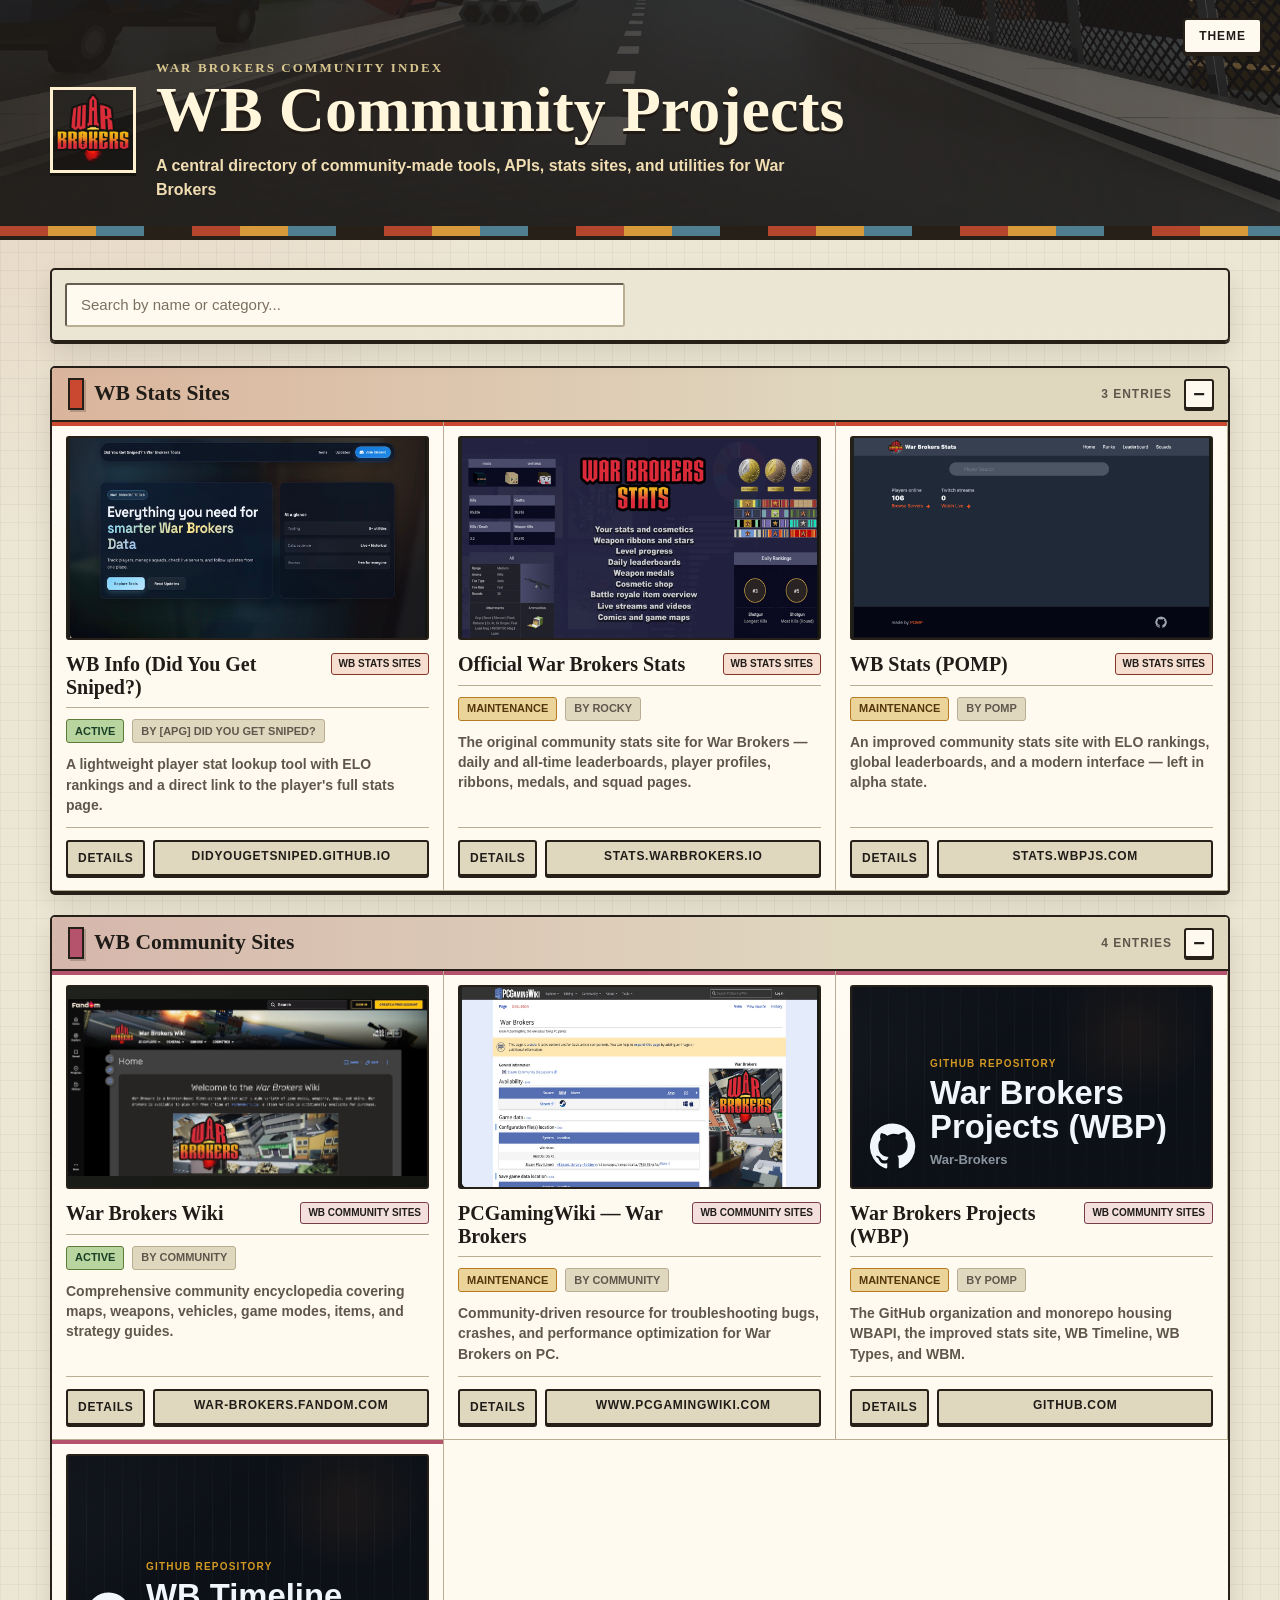
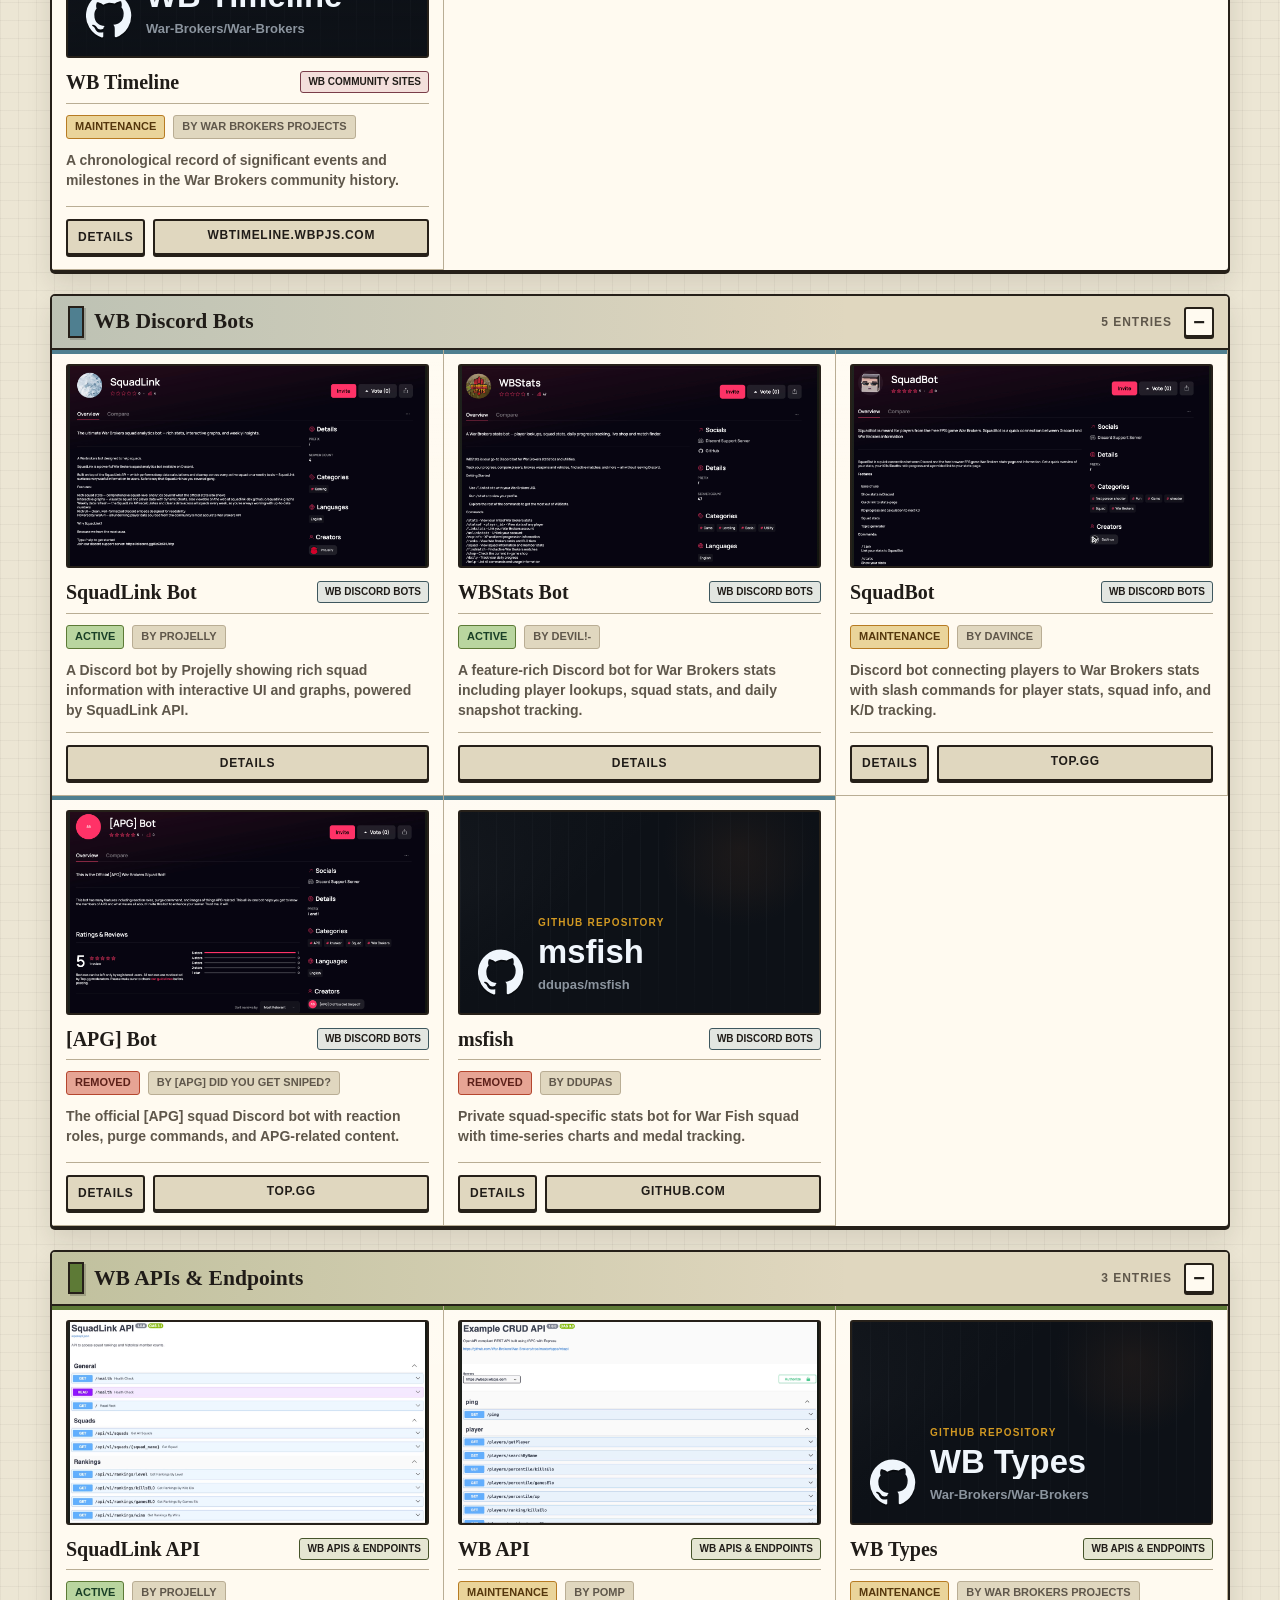
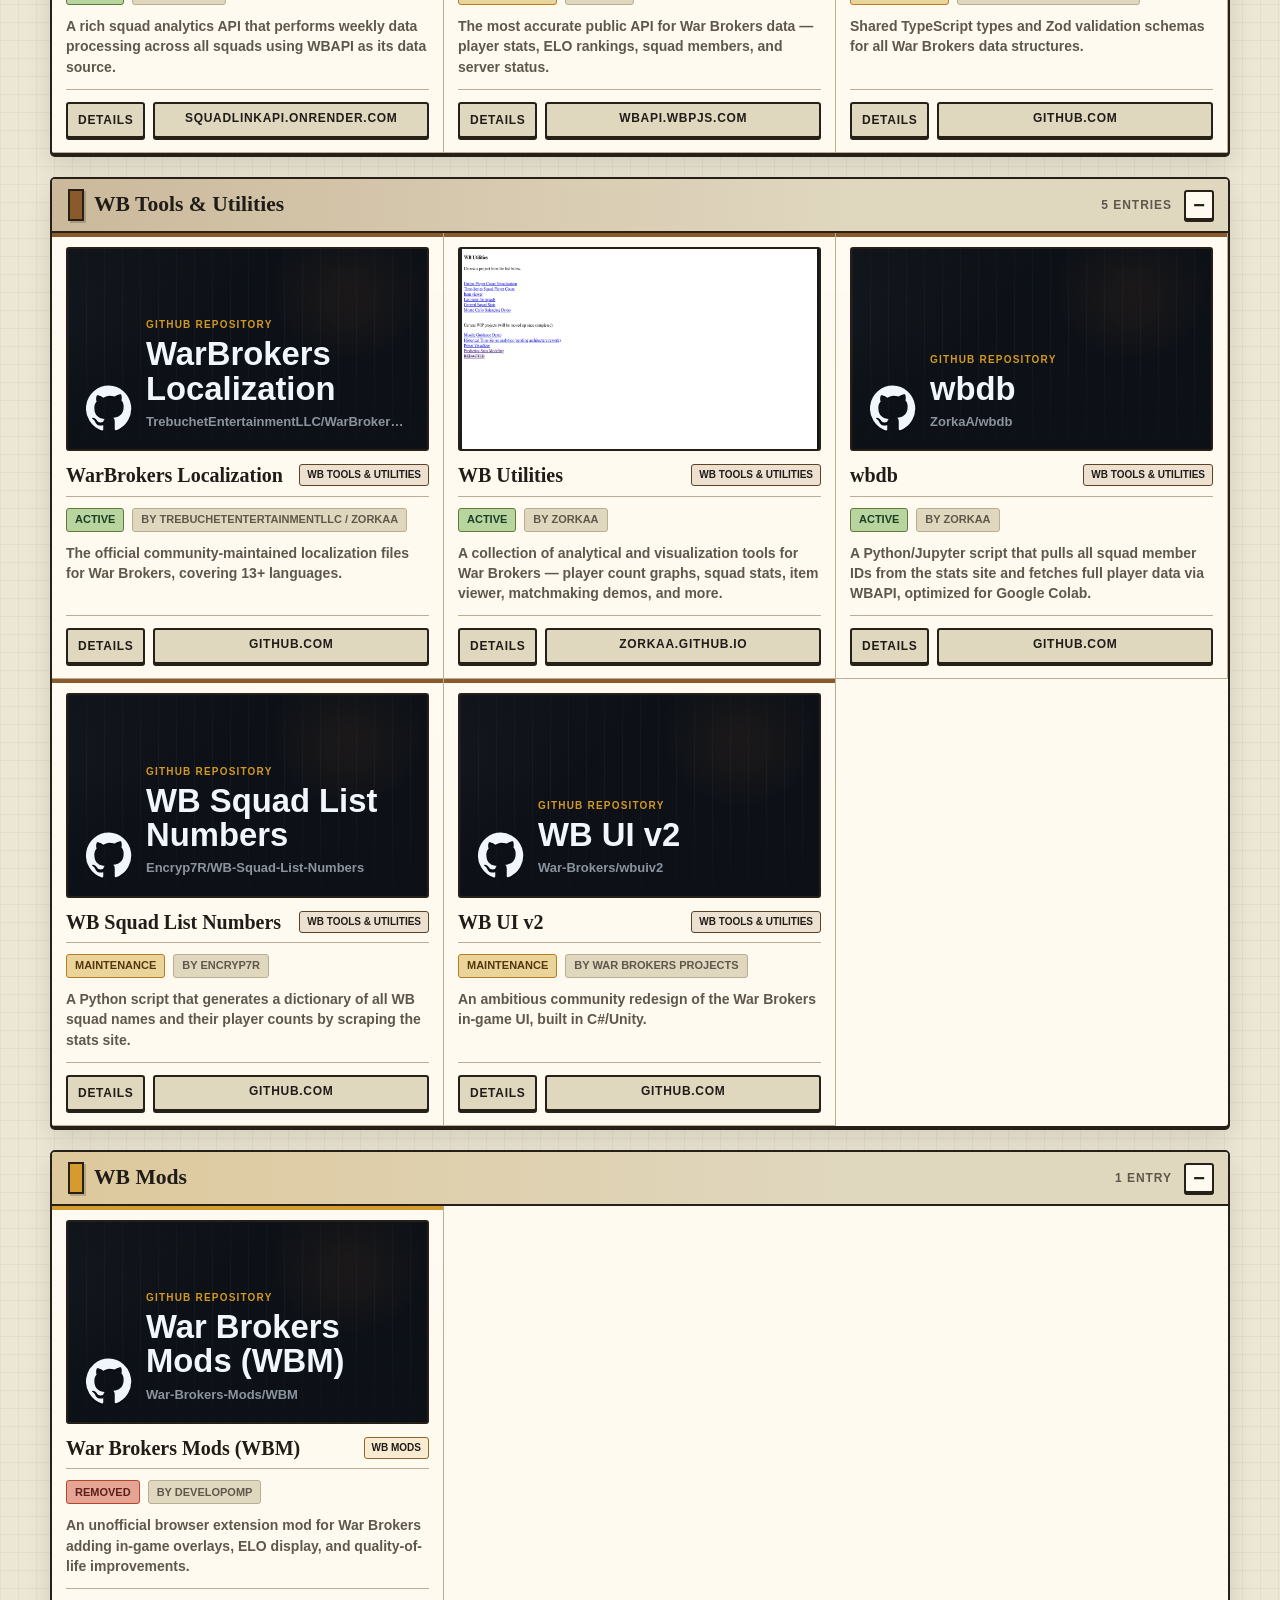
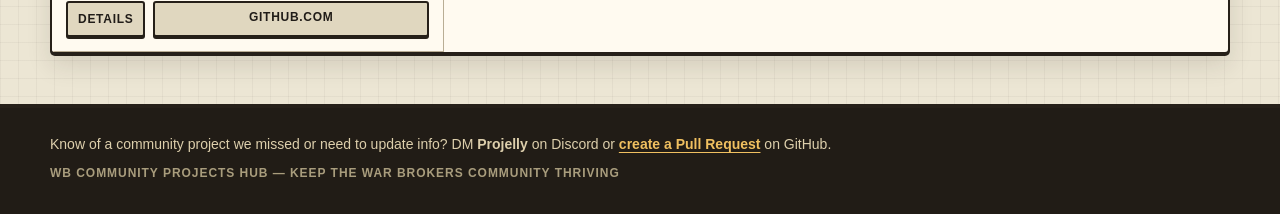
==== commit 71c715d0: "Complete UI revamp Fully updated UI to be less AI and SaaS. Now looks like a professional hub for ga" ====
--- a/index.html
+++ b/index.html
@@ -9,12 +9,14 @@
 </head>
 <body>
     <div class="grid-bg"></div>
-    <div class="theme-toggle" id="themeToggle" aria-label="Toggle Dark Mode" style="position: fixed; top: 20px; right: 20px; z-index: 99999; cursor: pointer; padding: 10px 15px; background: var(--bg-secondary); border: 2px solid var(--border-color); border-radius: 8px; color: var(--text-primary); font-weight: bold; box-shadow: 0 4px 6px rgba(0,0,0,0.1);">
-        🌓 Toggle Theme
-    </div>
+    <button class="theme-toggle" id="themeToggle" aria-label="Toggle color theme" type="button">
+        Theme
+    </button>
     
     <header class="header">
         <div class="header-content">
+            <img class="hub-mark" src="images/warbrokers.webp" alt="" aria-hidden="true">
+            <p class="kicker">War Brokers community index</p>
             <h1 class="title">WB Community Projects</h1>
             <p class="subtitle">A central directory of community-made tools, APIs, stats sites, and utilities for War Brokers</p>
         </div>
--- a/style.css
+++ b/style.css
@@ -1,619 +1,564 @@
-
 :root {
-    --bg-primary: #f8f9fa;
-    --bg-secondary: #ffffff;
-    --bg-tertiary: #f0f2f5;
-    --accent: #0088cc;
-    --accent-dark: #006699;
-    --text-primary: #1a1a2e;
-    --text-secondary: #6b7280;
-    --border-color: #e5e7eb;
-    --border-light: #f0f0f0;
-}
- 
+    color-scheme: light;
+    --bg-primary: #ece6d4;
+    --bg-secondary: #fffaf0;
+    --bg-tertiary: #e0d7bf;
+    --ink: #201c18;
+    --text-primary: #201c18;
+    --text-secondary: #5f574b;
+    --muted: #7a705f;
+    --border-color: #262019;
+    --border-light: #b9ad94;
+    --accent: #b5462e;
+    --accent-dark: #7e2d1f;
+    --grid-line: rgba(38, 32, 25, 0.045);
+    --grid-glow: rgba(181, 70, 46, 0.13);
+    --panel-shadow: 0 2px 0 #262019, 0 12px 24px rgba(45, 35, 24, 0.12);
+}
+
 [data-theme="dark"] {
-    --bg-primary: #121212;
-    --bg-secondary: #1e1e1e;
-    --bg-tertiary: #2a2a2a;
-    --accent: #00d9ff;
-    --accent-dark: #0099cc;
-    --text-primary: #f0f0f0;
-    --text-secondary: #a0a0a0;
-    --border-color: #333333;
-    --border-light: #444444;
-}
-
-body {
-    background-color: var(--bg-primary);
-    color: var(--text-primary);
-    transition: background-color 0.3s ease, color 0.3s ease;
-}
-
+    color-scheme: dark;
+    --bg-primary: #161711;
+    --bg-secondary: #242319;
+    --bg-tertiary: #303024;
+    --ink: #f4ead1;
+    --text-primary: #f4ead1;
+    --text-secondary: #cabf9e;
+    --muted: #a99d7d;
+    --border-color: #070805;
+    --border-light: #4e4938;
+    --accent: #d69a3a;
+    --accent-dark: #f0c060;
+    --grid-line: rgba(244, 234, 209, 0.075);
+    --grid-glow: rgba(214, 154, 58, 0.12);
+    --panel-shadow: 0 2px 0 #070805, 0 14px 28px rgba(0, 0, 0, 0.28);
+}
 
 * {
+    box-sizing: border-box;
     margin: 0;
     padding: 0;
-    box-sizing: border-box;
-}
-
-html, body {
-    height: 100%;
-    width: 100%;
-}
-
-@keyframes fadeInDown {
-    from {
-        opacity: 0;
-        transform: translateY(-30px);
-    }
-    to {
-        opacity: 1;
-        transform: translateY(0);
-    }
-}
-
-@keyframes fadeIn {
-    from {
-        opacity: 0;
-    }
-    to {
-        opacity: 1;
-    }
-}
-
-@keyframes slideUp {
-    from {
-        opacity: 0;
-        transform: translateY(30px);
-    }
-    to {
-        opacity: 1;
-        transform: translateY(0);
-    }
+}
+
+html {
+    min-height: 100%;
 }
 
 body {
-    background: var(--bg-primary);
-    color: var(--text-primary);
-    font-family: -apple-system, BlinkMacSystemFont, 'Segoe UI', 'Roboto', 'Oxygen', 'Ubuntu', 'Cantarell', sans-serif;
-    font-size: 14px;
-    line-height: 1.6;
+    min-height: 100%;
+    background:
+        linear-gradient(var(--grid-line) 1px, transparent 1px),
+        linear-gradient(90deg, var(--grid-line) 1px, transparent 1px),
+        radial-gradient(circle at top left, var(--grid-glow), transparent 34rem),
+        var(--bg-primary);
+    background-size: 18px 18px, 18px 18px, auto, auto;
+    color: var(--text-primary);
+    font-family: "Trebuchet MS", Tahoma, Verdana, sans-serif;
+    font-size: 15px;
+    line-height: 1.5;
     overflow-x: hidden;
 }
 
-/* Grid Background */
-.grid-bg { display: none; }
-
-/* Header */
-
-
-
-
-
+button,
+input {
+    font: inherit;
+}
+
+.grid-bg {
+    display: none;
+}
+
+.theme-toggle {
+    position: fixed;
+    top: 18px;
+    right: 18px;
+    z-index: 20;
+    min-height: 36px;
+    padding: 0 14px;
+    cursor: pointer;
+    background: var(--bg-secondary);
+    color: var(--text-primary);
+    border: 2px solid var(--border-color);
+    border-radius: 4px;
+    box-shadow: 0 2px 0 var(--border-color);
+    font-size: 12px;
+    font-weight: 800;
+    letter-spacing: 0.08em;
+    text-transform: uppercase;
+}
+
+.theme-toggle:hover,
+.theme-toggle:focus-visible {
+    color: var(--accent-dark);
+    transform: translateY(-1px);
+    outline: none;
+}
+
+.theme-toggle:active {
+    transform: translateY(1px);
+    box-shadow: 0 1px 0 var(--border-color);
+}
+
+.header {
+    position: relative;
+    border-bottom: 4px solid var(--border-color);
+    background:
+        linear-gradient(90deg, rgba(32, 28, 24, 0.86), rgba(32, 28, 24, 0.53)),
+        url("images/background.jpg") center bottom / cover no-repeat;
+    color: #fff0cf;
+    padding: 58px 20px 34px;
+}
+
+.header::after {
+    content: "";
+    position: absolute;
+    inset: auto 0 0;
+    height: 10px;
+    background: repeating-linear-gradient(
+        90deg,
+        #b5462e 0 48px,
+        #d69a3a 48px 96px,
+        #4f7f90 96px 144px,
+        #262019 144px 192px
+    );
+}
 
 .header-content {
-    max-width: 900px;
+    width: min(1180px, 100%);
     margin: 0 auto;
-    position: relative;
-    z-index: 2;
+    display: grid;
+    grid-template-columns: 86px minmax(0, 1fr);
+    column-gap: 20px;
+    align-items: center;
+}
+
+.hub-mark {
+    grid-row: span 3;
+    width: 86px;
+    height: 86px;
+    object-fit: contain;
+    image-rendering: auto;
+    border: 3px solid #fff0cf;
+    background: rgba(0, 0, 0, 0.28);
+    box-shadow: 0 3px 0 #16120e;
+}
+
+.kicker {
+    color: #d8c78f;
+    font-family: Georgia, "Times New Roman", serif;
+    font-size: 13px;
+    font-weight: 700;
+    letter-spacing: 0.16em;
+    text-transform: uppercase;
 }
 
 .title {
-    font-size: 3.2rem;
-    font-weight: 800;
-    color: #000000 !important;
-    
-    
-    
-    letter-spacing: -1px;
-    margin-bottom: 18px;
-    animation: fadeIn 0.9s ease-out 0.3s both;
-    text-shadow: none;
-    position: relative;
-}
-
-.title::after {
-    content: '';
-    position: absolute;
-    bottom: -10px;
-    left: 50%;
-    transform: translateX(-50%);
-    width: 60%;
-    height: 4px;
-    background: var(--bg-secondary);
-    border-radius: 2px;
+    max-width: 980px;
+    margin-top: 2px;
+    color: #fff6db;
+    font-family: Georgia, "Times New Roman", serif;
+    font-size: clamp(2.2rem, 5vw, 4.6rem);
+    font-weight: 900;
+    line-height: 0.95;
+    text-shadow: 0 3px 0 #211914;
 }
 
 .subtitle {
-    font-size: 1.15rem;
-    color: var(--text-primary);
-    font-weight: 500;
-    max-width: 680px;
-    margin: 30px auto 0;
-    letter-spacing: 0.3px;
-    animation: fadeIn 0.9s ease-out 0.5s backwards;
-    line-height: 1.7;
-    text-shadow: none;
-
-    color: #000000 !important;
-}
-
-/* Main Container */
+    max-width: 690px;
+    margin-top: 14px;
+    color: #f1ddb2;
+    font-size: 1rem;
+    font-weight: 700;
+}
+
 .container {
-    position: relative;
-    z-index: 5;
-    max-width: 1500px;
+    width: min(1180px, calc(100% - 32px));
     margin: 0 auto;
-    padding: 50px 20px;
-}
-
-/* Search Section */
+    padding: 28px 0 16px;
+}
+
 .search-section {
-    margin-bottom: 55px;
-    text-align: center;
-    animation: slideUp 0.7s ease-out 0.4s backwards;
-    position: relative;
-}
-
-.search-section::before {
-    content: '';
-    position: absolute;
-    top: -20px;
-    left: 50%;
-    transform: translateX(-50%);
-    width: 80px;
-    height: 4px;
-    background: var(--bg-secondary);
-    border-radius: 2px;
-    opacity: 0.5;
-}
-
-.search-section::after {
-    content: '';
-    position: absolute;
-    bottom: -30px;
-    left: 50%;
-    transform: translateX(-50%);
-    width: 100px;
-    height: 4px;
-    background: var(--bg-secondary);
-    border-radius: 2px;
-    opacity: 0.4;
+    position: sticky;
+    top: 0;
+    z-index: 10;
+    display: grid;
+    grid-template-columns: minmax(220px, 560px) 1fr;
+    gap: 14px;
+    align-items: center;
+    margin: 0 0 24px;
+    padding: 13px;
+    background: color-mix(in srgb, var(--bg-primary) 90%, transparent);
+    border: 2px solid var(--border-color);
+    border-radius: 5px;
+    box-shadow: var(--panel-shadow);
+    backdrop-filter: blur(5px);
 }
 
 .search-bar {
     width: 100%;
-    max-width: 550px;
-    padding: 18px 24px;
+    min-height: 44px;
+    padding: 0 14px;
     background: var(--bg-secondary);
-    border: 2.5px solid var(--border-color);
-    border-radius: 14px;
-    color: var(--text-primary);
-    font-family: inherit;
+    border: 2px inset var(--border-light);
+    border-radius: 3px;
+    color: var(--text-primary);
     font-size: 15px;
-    transition: all 0.4s cubic-bezier(0.4, 0, 0.2, 1);
-    box-shadow: none;
-    letter-spacing: 0.3px;
 }
 
 .search-bar::placeholder {
-    color: #a0a0a0;
+    color: var(--muted);
 }
 
 .search-bar:focus {
+    border-color: var(--accent);
+    box-shadow: 0 0 0 3px color-mix(in srgb, var(--accent) 22%, transparent);
     outline: none;
-    border-color: var(--accent);
-    box-shadow: none;
-    background: var(--bg-secondary);
-    transform: translateY(-3px);
 }
 
 .filter-info {
-    margin-top: 14px;
+    min-height: 20px;
+    color: var(--accent-dark);
     font-size: 13px;
-    color: var(--accent);
-    min-height: 18px;
-    animation: fadeIn 0.5s ease-out;
-    font-weight: 600;
-    letter-spacing: 0.2px;
-}
-
-/* Projects Grid */
+    font-weight: 800;
+    text-align: right;
+    text-transform: uppercase;
+}
+
 .projects-grid {
     display: flex;
     flex-direction: column;
-    gap: 40px;
-    margin-bottom: 60px;
-    animation: fadeIn 0.7s ease-out 0.5s backwards;
-    padding: 10px;
-}
-
-/* Category Section */
+    gap: 22px;
+}
+
 .category-section {
-    animation: fadeIn 0.6s ease-out backwards;
+    --category-color: #566c7a;
+    background: var(--bg-secondary);
+    border: 2px solid var(--border-color);
+    border-radius: 5px;
+    box-shadow: var(--panel-shadow);
+    overflow: clip;
 }
 
 .category-header {
+    display: grid;
+    grid-template-columns: minmax(0, 1fr) auto 32px;
+    gap: 12px;
+    align-items: center;
+    min-height: 54px;
+    padding: 10px 12px 10px 16px;
+    cursor: pointer;
+    user-select: none;
+    background:
+        linear-gradient(90deg, color-mix(in srgb, var(--category-color) 24%, transparent), transparent 68%),
+        var(--bg-tertiary);
+    border-bottom: 2px solid var(--border-color);
+}
+
+.category-header:hover .category-title {
+    color: var(--accent-dark);
+}
+
+.category-title {
     display: flex;
-    justify-content: space-between;
+    gap: 10px;
     align-items: center;
-    padding: 20px 24px;
-    border-radius: 14px 14px 0 0;
-    cursor: pointer;
-    transition: all 0.3s ease;
-    user-select: none;
-    box-shadow: none;
-}
-
-.category-header:hover {
-    transform: translateY(-2px);
-    box-shadow: none;
-}
-
-.category-title {
-    font-size: 1.3rem;
+    color: var(--text-primary);
+    font-family: Georgia, "Times New Roman", serif;
+    font-size: 1.35rem;
+    line-height: 1.1;
+}
+
+.category-title::before {
+    content: "";
+    width: 12px;
+    height: 28px;
+    flex: 0 0 auto;
+    background: var(--category-color);
+    border: 2px solid var(--border-color);
+    box-shadow: 2px 2px 0 rgba(0, 0, 0, 0.18);
+}
+
+.category-count {
+    color: var(--text-secondary);
+    font-size: 12px;
     font-weight: 800;
-    color: var(--text-primary);
-    margin: 0;
-    letter-spacing: 0.5px;
+    letter-spacing: 0.08em;
+    text-transform: uppercase;
+    white-space: nowrap;
 }
 
 .category-toggle {
-    font-size: 24px;
-    color: var(--text-primary);
-    font-weight: 700;
-    transition: transform 0.3s ease;
+    width: 30px;
+    height: 30px;
+    display: grid;
+    place-items: center;
+    background: var(--bg-secondary);
+    border: 2px solid var(--border-color);
+    border-radius: 3px;
+    box-shadow: 0 2px 0 var(--border-color);
+    color: var(--text-primary);
+    font-size: 20px;
+    font-weight: 900;
+    line-height: 1;
 }
 
 .category-projects {
     display: grid;
-    grid-template-columns: repeat(auto-fill, minmax(370px, 1fr));
-    gap: 32px;
-    padding: 32px;
-    background: var(--bg-primary);
-    border-radius: 0 0 14px 14px;
-    max-height: 5000px;
+    grid-template-columns: repeat(auto-fill, minmax(310px, 1fr));
+    gap: 0;
+    max-height: 6000px;
     overflow: hidden;
-    transition: all 0.4s cubic-bezier(0.4, 0, 0.2, 1);
+    transition: max-height 0.25s ease;
 }
 
 .category-projects:not(.visible) {
     max-height: 0;
-    padding: 0 32px;
-    overflow: hidden;
-}
-
-/* Project Card */
+}
+
 .project-card {
-    background: var(--bg-secondary);
-    border: 2px solid var(--border-color);
-    border-radius: 18px;
-    padding: 30px;
-    transition: all 0.4s cubic-bezier(0.4, 0, 0.2, 1);
-    display: flex;
-    flex-direction: column;
-    min-height: 540px;
+    --category-color: #566c7a;
+    display: grid;
+    grid-template-rows: auto auto auto 1fr auto auto;
+    min-height: 430px;
+    padding: 14px;
+    background:
+        linear-gradient(180deg, rgba(255, 255, 255, 0.18), transparent 130px),
+        var(--bg-secondary);
+    border-right: 1px solid var(--border-light);
+    border-bottom: 1px solid var(--border-light);
     position: relative;
-    overflow: hidden;
-    box-shadow: none;
-    animation: fadeIn 0.6s ease-out backwards;
-    background: var(--bg-secondary);
-}
-
-.project-card:nth-child(1) { animation-delay: 0.6s; }
-.project-card:nth-child(2) { animation-delay: 0.65s; }
-.project-card:nth-child(3) { animation-delay: 0.7s; }
-.project-card:nth-child(4) { animation-delay: 0.75s; }
-.project-card:nth-child(5) { animation-delay: 0.8s; }
-.project-card:nth-child(6) { animation-delay: 0.85s; }
-.project-card:nth-child(n+7) { animation-delay: 0.9s; }
+}
 
 .project-card::before {
-    content: '';
+    content: "";
     position: absolute;
     top: 0;
     left: 0;
     right: 0;
     height: 4px;
-    background: var(--bg-secondary);
-    transform: scaleX(0);
-    transform-origin: left;
-    transition: transform 0.5s cubic-bezier(0.4, 0, 0.2, 1);
-    z-index: 5;
-}
-
-
-
-.project-card:hover::before {
-    transform: scaleX(1);
-}
-
-.project-card:hover { border-color: var(--accent); transform: translateY(-8px); box-shadow: 0 12px 32px rgba(0, 0, 0, 0.16); }
-
-
-
-/* Project Image Container */
+    background: var(--category-color);
+}
+
+.project-card:hover {
+    background:
+        linear-gradient(180deg, color-mix(in srgb, var(--category-color) 7%, transparent), transparent 150px),
+        var(--bg-secondary);
+}
+
 .project-image {
     width: 100%;
     aspect-ratio: 16 / 9;
-    height: auto;
-    background: #080c12; /* Sleek dark background for images */
-    border-radius: 12px;
     display: flex;
     align-items: center;
     justify-content: center;
-    margin-bottom: 24px;
-    position: relative;
+    margin-bottom: 13px;
+    background:
+        linear-gradient(135deg, rgba(255, 255, 255, 0.06), transparent),
+        #11140f;
+    border: 2px solid var(--border-color);
+    border-radius: 3px;
     overflow: hidden;
-    border: 1px solid rgba(0, 217, 255, 0.15);
-    box-shadow: none;
-    transition: all 0.3s ease;
-}
-
-.project-image.placeholder-box {
-    background: rgba(0, 0, 0, 0.03);
-    border: 2px dashed rgba(0, 217, 255, 0.3);
-    box-shadow: none;
-    color: #0099cc;
-    font-size: 12px;
-    text-transform: uppercase;
-    letter-spacing: 0.8px;
-    font-weight: 700;
 }
 
 .project-image img {
     width: 100%;
     height: 100%;
-    object-fit: contain; object-position: center; border-radius: 10px;
+    display: block;
+    object-fit: contain;
     object-position: center;
+}
+
+.project-image.github-card {
+    align-items: stretch;
+    justify-content: stretch;
+    background:
+        linear-gradient(135deg, rgba(255, 255, 255, 0.08), transparent 36%),
+        radial-gradient(circle at 78% 18%, rgba(246, 139, 61, 0.18), transparent 24%),
+        #0d1117;
+}
+
+.github-preview {
+    width: 100%;
+    min-height: 100%;
+    display: grid;
+    grid-template-columns: 46px minmax(0, 1fr);
+    gap: 14px;
+    align-items: end;
+    padding: 18px;
+    color: #f0f6fc;
+    background:
+        linear-gradient(0deg, rgba(13, 17, 23, 0.94), rgba(13, 17, 23, 0.52) 62%, rgba(13, 17, 23, 0.78)),
+        repeating-linear-gradient(90deg, rgba(139, 148, 158, 0.14) 0 1px, transparent 1px 18px);
+}
+
+.github-mark {
+    width: 46px;
+    height: 46px;
+    align-self: end;
+    fill: currentColor;
+    filter: drop-shadow(0 2px 0 rgba(0, 0, 0, 0.35));
+}
+
+.github-preview strong,
+.github-preview span {
     display: block;
-}
-
-.project-image.github-card {
-    background-color: #0d1117; /* GitHub dark theme background */
-}
-
-.project-image.github-card img {
-    width: auto;
-    height: auto;
-    max-width: 90%;
-    max-height: 90%;
-    object-fit: contain; object-position: center; border-radius: 10px;
-}
-
-.project-image::before { display: none; }
-
-.project-image.github-card::before {
-    display: none;
-}
-
-@keyframes shimmer {
-    0% {
-        transform: translateX(-100%);
-    }
-    100% {
-        transform: translateX(100%);
-    }
-}
-
-.project-card:hover .project-image {
-    border-color: rgba(0, 217, 255, 0.4);
-    box-shadow: none;
-}
-
-/* Project Header (Title + Category) */
+    min-width: 0;
+}
+
+.github-label {
+    margin-bottom: 5px;
+    color: #d29922;
+    font-size: 10px;
+    font-weight: 900;
+    letter-spacing: 0.12em;
+    text-transform: uppercase;
+}
+
+.github-preview strong {
+    overflow: hidden;
+    color: #f0f6fc;
+    font-size: clamp(1.25rem, 3vw, 2.05rem);
+    font-weight: 900;
+    line-height: 1.04;
+    text-overflow: ellipsis;
+}
+
+.github-preview span:last-child {
+    margin-top: 6px;
+    overflow: hidden;
+    color: #8b949e;
+    font-size: 13px;
+    font-weight: 800;
+    text-overflow: ellipsis;
+    white-space: nowrap;
+}
+
+.project-image.placeholder-box {
+    background:
+        repeating-linear-gradient(45deg, rgba(181, 70, 46, 0.12) 0 8px, transparent 8px 16px),
+        var(--bg-tertiary);
+    border-style: dashed;
+}
+
+.image-placeholder {
+    color: var(--text-secondary);
+    font-size: 11px;
+    font-weight: 900;
+    letter-spacing: 0.1em;
+}
+
 .project-header {
     display: flex;
+    gap: 10px;
+    align-items: flex-start;
     justify-content: space-between;
-    align-items: flex-start;
-    gap: 12px;
-    margin-bottom: 18px;
-    padding-bottom: 16px;
-    border-bottom: 1px solid rgba(0, 217, 255, 0.1);
-    transition: all 0.3s ease;
+    padding-bottom: 9px;
+    border-bottom: 1px solid var(--border-light);
 }
 
 .project-title {
-    font-size: 1.4rem;
-    color: var(--text-primary);
-    font-weight: 800;
-    letter-spacing: -0.4px;
-    flex: 1;
-    line-height: 1.3;
-    background: var(--bg-secondary);
-    
-    
-    
-    transition: all 0.3s ease;
-}
-
-.project-card:hover .project-title { color: var(--accent); }
+    min-width: 0;
+    color: var(--text-primary);
+    font-family: Georgia, "Times New Roman", serif;
+    font-size: 1.25rem;
+    font-weight: 900;
+    line-height: 1.12;
+}
 
 .project-category {
-    display: inline-block;
-    padding: 8px 16px;
-    border-radius: 24px;
-    font-size: 11px;
-    font-weight: 700;
-    text-transform: uppercase;
-    letter-spacing: 0.6px;
-    border: none;
-    white-space: nowrap;
-    flex-shrink: 0;
-    transition: all 0.3s ease;
-    font-size: 11px;
-    background: var(--bg-secondary);
-    color: var(--text-primary);
-    box-shadow: none;
-}
-
-.project-card:hover .project-category {
-    transform: translateY(-2px);
-    box-shadow: none;
-}
-
-/* Project Description */
-.project-description {
-    color: #6b7280;
-    font-size: 14px;
-    margin-bottom: 18px;
-    line-height: 1.7;
-    font-weight: 500;
-    padding: 12px;
-    background: var(--bg-secondary);
-    border-left: 3px solid rgba(0, 217, 255, 0.2);
-    border-radius: 6px;
-    transition: all 0.3s ease;
-}
-
-.project-card:hover .project-description {
-    border-left-color: var(--accent);
-    background: var(--bg-secondary);
-    color: var(--text-secondary);
-}
-
-/* Project Meta (Status + Creator) */
+    flex: 0 0 auto;
+    width: max-content;
+    max-width: min(52%, 210px);
+    padding: 4px 7px;
+    background: color-mix(in srgb, var(--category-color) 16%, var(--bg-secondary));
+    border: 1px solid color-mix(in srgb, var(--category-color) 58%, var(--border-color));
+    border-radius: 3px;
+    color: var(--text-primary);
+    font-size: 10px;
+    font-weight: 900;
+    line-height: 1.2;
+    text-align: center;
+    text-transform: uppercase;
+    text-wrap: balance;
+}
+
 .project-meta {
     display: flex;
-    justify-content: space-between;
+    flex-wrap: wrap;
+    gap: 8px;
     align-items: center;
-    gap: 12px;
-    margin-bottom: 18px;
-    flex-wrap: wrap;
-}
-
+    margin: 11px 0;
+}
+
+.project-status,
 .project-creator {
-    display: inline-block;
-    padding: 8px 14px;
-    border-radius: 8px;
+    display: inline-flex;
+    min-height: 24px;
+    align-items: center;
+    padding: 3px 8px;
+    border: 1px solid var(--border-light);
+    border-radius: 3px;
     font-size: 11px;
+    font-weight: 900;
+    line-height: 1.2;
+    text-transform: uppercase;
+}
+
+.project-creator {
+    color: var(--text-secondary);
+    background: var(--bg-tertiary);
+}
+
+.status-active {
+    color: #193f26;
+    background: #b9d59f;
+    border-color: #5d7a36;
+}
+
+.status-maintenance {
+    color: #55370d;
+    background: #ead49a;
+    border-color: #b77b23;
+}
+
+.status-removed {
+    color: #5c2019;
+    background: #e6a494;
+    border-color: #b5462e;
+}
+
+.status-completed {
+    color: #263d48;
+    background: #aac9cf;
+    border-color: #4f7f90;
+}
+
+.status-inactive,
+.status-archived,
+.status-unknown {
+    color: var(--text-secondary);
+    background: var(--bg-tertiary);
+}
+
+.project-description {
+    margin-bottom: 12px;
+    color: var(--text-secondary);
+    font-size: 14px;
     font-weight: 700;
-    text-transform: uppercase;
-    letter-spacing: 0.6px;
-    background: var(--bg-secondary);
-    color: #0099cc;
-    border: 1px solid rgba(0, 217, 255, 0.2);
-    transition: all 0.3s ease;
-}
-
-.project-card:hover .project-creator {
-    background: var(--bg-secondary);
-    border-color: rgba(0, 217, 255, 0.4);
-}
-
-.image-placeholder {
-    color: #0099cc;
-}
-
-/* Status Badge */
-.project-status {
-    display: inline-block;
-    padding: 8px 16px;
-    border-radius: 8px;
-    font-size: 11px;
-    font-weight: 700;
-    text-transform: uppercase;
-    letter-spacing: 0.6px;
-    transition: all 0.3s ease;
-    font-weight: 700;
-    box-shadow: none;
-}
-
-.status-active {
-    background: var(--bg-secondary);
-    color: #065f46;
-    border: 1px solid #6ee7b7;
-    font-weight: 700;
-}
-
-.status-active:hover {
-    box-shadow: none;
-}
-
-.status-removed {
-    background: var(--bg-secondary);
-    color: #7f1d1d;
-    border: 1px solid #f87171;
-    font-weight: 700;
-}
-
-.status-removed:hover {
-    box-shadow: none;
-}
-
-.status-maintenance {
-    background: var(--bg-secondary);
-    color: #78350f;
-    border: 1px solid #fcd34d;
-    font-weight: 700;
-}
-
-.status-maintenance:hover {
-    box-shadow: none;
-}
-
-.status-completed {
-    background: var(--bg-secondary);
-    color: #1e40af;
-    border: 1px solid #60a5fa;
-    font-weight: 700;
-}
-
-.status-completed:hover {
-    box-shadow: none;
-}
-
-.status-inactive {
-    background: var(--bg-secondary);
-    color: #7c2d12;
-    border: 1px solid #fb923c;
-    font-weight: 700;
-}
-
-.status-inactive:hover {
-    box-shadow: none;
-}
-
-.status-archived {
-    background: var(--bg-secondary);
-    color: #374151;
-    border: 1px solid #9ca3af;
-    font-weight: 700;
-}
-
-.status-unknown {
-    background: var(--bg-secondary);
+    line-height: 1.45;
+}
+
+.project-details {
+    display: none;
+    max-height: 220px;
+    margin: 0 0 12px;
+    padding: 10px;
+    overflow-y: auto;
+    background: var(--bg-tertiary);
+    border: 1px solid var(--border-light);
     color: var(--text-secondary);
-    border: 1px solid #d1d5db;
-    font-weight: 700;
-}
-
-/* Detailed Description */
-.project-details {
-    margin: 18px 0;
-    padding-top: 18px;
-    border-top: 2.5px solid #e5e7eb;
-    color: #6b7280;
     font-size: 13px;
-    line-height: 1.8;
-    display: none;
-    max-height: 350px;
-    overflow-y: auto;
-    animation: slideDownKeyframe 0.4s ease-out;
-    font-weight: 500;
-}
-
-@keyframes slideDownKeyframe {
-    from {
-        opacity: 0;
-        max-height: 0;
-        padding-top: 0;
-    }
-    to {
-        opacity: 1;
-        max-height: 350px;
-        padding-top: 18px;
-    }
+    line-height: 1.55;
 }
 
 .project-details.visible {
@@ -621,328 +566,226 @@
 }
 
 .project-details::-webkit-scrollbar {
-    width: 8px;
+    width: 10px;
 }
 
 .project-details::-webkit-scrollbar-track {
+    background: var(--bg-secondary);
+}
+
+.project-details::-webkit-scrollbar-thumb {
+    background: var(--border-light);
+    border: 2px solid var(--bg-secondary);
+}
+
+.project-footer {
+    display: grid;
+    grid-template-columns: auto minmax(0, 1fr);
+    gap: 8px;
+    align-items: stretch;
+    padding-top: 12px;
+    border-top: 1px solid var(--border-light);
+}
+
+.toggle-details,
+.project-link {
+    min-height: 36px;
+    padding: 7px 10px;
+    border: 2px solid var(--border-color);
+    border-radius: 3px;
+    box-shadow: 0 2px 0 var(--border-color);
     background: var(--bg-tertiary);
-    border-radius: 10px;
-}
-
-.project-details::-webkit-scrollbar-thumb {
-    background: var(--bg-secondary);
-    border-radius: 10px;
-    box-shadow: none;
-}
-
-.project-details::-webkit-scrollbar-thumb:hover {
-    background: var(--bg-secondary);
-}
-
-/* Footer Spacing */
-.project-footer {
-    margin-top: auto;
-    padding-top: 18px;
-    border-top: 2.5px solid #e5e7eb;
-    display: flex;
-    gap: 12px;
-    transition: all 0.3s ease;
-}
-
-.project-card:hover .project-footer {
-    border-top-color: rgba(0, 217, 255, 0.3);
-}
-
-/* Project Links */
+    color: var(--text-primary);
+    cursor: pointer;
+    font-size: 12px;
+    font-weight: 900;
+    letter-spacing: 0.06em;
+    line-height: 1.2;
+    text-align: center;
+    text-decoration: none;
+    text-transform: uppercase;
+}
+
 .project-link {
-    flex: 1;
-    display: inline-block;
-    padding: 13px 18px;
-    background: var(--bg-secondary);
-    color: var(--text-primary);
-    text-decoration: none;
-    border: 2px solid var(--border-color);
-    border-radius: 10px;
-    border: 2px solid var(--border-color);
+    overflow: hidden;
+    text-overflow: ellipsis;
+    white-space: nowrap;
+}
+
+.toggle-details:hover,
+.project-link:hover,
+.toggle-details:focus-visible,
+.project-link:focus-visible {
+    background: color-mix(in srgb, var(--category-color) 18%, var(--bg-tertiary));
+    color: var(--accent-dark);
+    outline: none;
+    transform: translateY(-1px);
+}
+
+.toggle-details:active,
+.project-link:active {
+    transform: translateY(1px);
+    box-shadow: 0 1px 0 var(--border-color);
+}
+
+.project-footer .toggle-details:only-child {
+    grid-column: 1 / -1;
+}
+
+.footer {
+    margin-top: 34px;
+    padding: 26px 20px 32px;
+    background: #211c16;
+    border-top: 4px solid var(--border-color);
+    color: #ddcfac;
+}
+
+.footer-content {
+    width: min(1180px, 100%);
+    margin: 0 auto;
+    font-size: 14px;
+}
+
+.footer-link {
+    color: #f0c060;
+    font-weight: 900;
+    text-decoration: underline;
+    text-underline-offset: 3px;
+}
+
+.footer-link:hover {
+    color: #fff0cf;
+}
+
+.footer-meta {
+    margin-top: 9px;
+    color: #a99d7d;
     font-size: 12px;
     font-weight: 800;
+    letter-spacing: 0.08em;
+    text-transform: uppercase;
+}
+
+.no-results {
+    padding: 62px 20px;
+    background: var(--bg-secondary);
+    border: 2px dashed var(--border-color);
+    box-shadow: var(--panel-shadow);
+    color: var(--text-secondary);
     text-align: center;
-    transition: all 0.4s cubic-bezier(0.4, 0, 0.2, 1);
-    text-transform: uppercase;
-    letter-spacing: 0.6px;
-    cursor: pointer;
-    box-shadow: none;
-    position: relative;
-    overflow: hidden;
-}
-
-.project-link::before {
-    content: '';
-    position: absolute;
-    inset: 0;
-    background: var(--bg-secondary);
-    transform: translateX(-100%);
-    transition: transform 0.5s ease;
-}
-
-.project-link:hover::before {
-    transform: translateX(100%);
-}
-
-.project-link:hover {
-    box-shadow: none;
-    transform: translateY(-3px);
-}
-
-.project-link:active {
-    transform: translateY(-1px);
-}
-
-.toggle-details {
-    background: var(--bg-secondary);
-    color: #0099cc;
-    border: 2px solid #00d9ff;
-    padding: 11px 16px;
-    cursor: pointer;
-    font-family: inherit;
-    font-size: 12px;
-    font-weight: 700;
-    border-radius: 10px;
-    transition: all 0.4s cubic-bezier(0.4, 0, 0.2, 1);
-    text-transform: uppercase;
-    letter-spacing: 0.6px;
-    box-shadow: none;
-}
-
-.toggle-details:hover {
-    border-color: #00f7ff;
-    color: #00f7ff;
-    background: rgba(0, 217, 255, 0.08);
-    box-shadow: none;
-    transform: translateY(-2px);
-}
-
-.toggle-details:active {
-    transform: scale(0.98);
-}
-
-/* Footer */
-.footer {
-    position: relative;
-    z-index: 10;
-    background: var(--bg-secondary);
-    border-top: 4px solid transparent;
-    border-bottom: 1px solid var(--border-color);
-    padding: 60px 20px;
-    margin-top: 80px;
-    box-shadow: none;
-    animation: fadeIn 0.8s ease-out;
-    position: relative;
-    overflow: hidden;
-}
-
-.footer::before {
-    content: '';
-    position: absolute;
-    top: 0;
-    left: 0;
-    right: 0;
-    height: 100%;
-    background: var(--bg-secondary);
-    pointer-events: none;
-}
-
-.footer-content {
-    max-width: 1000px;
-    margin: 0 auto;
-    text-align: center;
-    color: var(--text-secondary);
-    font-size: 15px;
-    line-height: 2;
-    position: relative;
-    z-index: 1;
-}
-
-.footer-link {
-    color: #00d9ff;
-    text-decoration: none;
-    border-bottom: 2.5px solid #0099cc;
-    transition: all 0.4s cubic-bezier(0.4, 0, 0.2, 1);
-    font-weight: 700;
-    letter-spacing: 0.3px;
-}
-
-.footer-link:hover {
-    color: #00f7ff;
-    border-bottom-color: #00f7ff;
-    text-shadow: none;
-    transform: translateY(-1px);
-}
-
-.footer-meta {
-    margin-top: 22px;
-    font-size: 13px;
-    color: #6b7280;
-    opacity: 0.85;
-    letter-spacing: 0.4px;
-    font-weight: 600;
-}
-
-/* No Results */
-.no-results {
-    grid-column: 1 / -1;
-    text-align: center;
-    padding: 100px 20px;
-    color: #6b7280;
-    animation: fadeIn 0.5s ease-out;
-    background: var(--bg-secondary);
-    border-radius: 16px;
-    border: 2px dashed #00d9ff;
-    margin: 20px;
 }
 
 .no-results-icon {
-    font-size: 3.5rem;
-    margin-bottom: 24px;
-    opacity: 0.3;
-    animation: bounceKeyframe 2.5s ease-in-out infinite;
-    color: #00d9ff;
-}
-
-@keyframes bounceKeyframe {
-    0%, 100% {
-        transform: translateY(0);
-    }
-    50% {
-        transform: translateY(-15px);
-    }
+    margin-bottom: 14px;
+    color: var(--accent);
+    font-family: Georgia, "Times New Roman", serif;
+    font-size: 3rem;
+    font-weight: 900;
 }
 
 .no-results-text {
-    font-size: 18px;
-    margin-bottom: 14px;
-    color: var(--text-primary);
-    font-weight: 700;
-    letter-spacing: -0.3px;
-}
-
-/* Responsive Design */
-@media (max-width: 768px) {
-    .title {
-        font-size: 2.2rem;
-    }
-
-    .subtitle {
-        font-size: 1rem;
-    
-    color: #000000 !important;
-}
+    margin-bottom: 8px;
+    color: var(--text-primary);
+    font-family: Georgia, "Times New Roman", serif;
+    font-size: 1.4rem;
+    font-weight: 900;
+}
+
+@media (max-width: 860px) {
+    .header {
+        padding-top: 70px;
+    }
+
+    .header-content {
+        grid-template-columns: 68px minmax(0, 1fr);
+        column-gap: 14px;
+    }
+
+    .hub-mark {
+        width: 68px;
+        height: 68px;
+    }
+
+    .search-section {
+        grid-template-columns: 1fr;
+    }
+
+    .filter-info {
+        text-align: left;
+    }
 
     .category-projects {
         grid-template-columns: 1fr;
-        gap: 20px;
-        padding: 20px;
+    }
+}
+
+@media (max-width: 560px) {
+    body {
+        font-size: 14px;
+    }
+
+    .theme-toggle {
+        top: 10px;
+        right: 10px;
+    }
+
+    .header {
+        padding: 66px 14px 26px;
+    }
+
+    .header-content {
+        display: block;
+    }
+
+    .hub-mark {
+        width: 58px;
+        height: 58px;
+        margin-bottom: 12px;
+    }
+
+    .subtitle {
+        font-size: 0.95rem;
+    }
+
+    .container {
+        width: min(100% - 20px, 1180px);
+        padding-top: 18px;
+    }
+
+    .search-section {
+        position: static;
+    }
+
+    .category-header {
+        grid-template-columns: minmax(0, 1fr) 30px;
+    }
+
+    .category-count {
+        grid-column: 1 / -1;
+        grid-row: 2;
+    }
+
+    .category-toggle {
+        grid-column: 2;
+        grid-row: 1;
     }
 
     .project-card {
         min-height: auto;
     }
 
-    
-
-
-
-    .container {
-        padding: 20px 15px;
-    }
-
-    .search-bar {
-        font-size: 16px;
-        padding: 14px 16px;
-    }
-
     .project-header {
-        flex-direction: column;
-        gap: 8px;
+        display: block;
     }
 
     .project-category {
-        align-self: flex-start;
-    }
-
-    .category-title {
-        font-size: 1.1rem;
-    }
-
-    .category-header {
-        padding: 16px 20px;
-    }
-}
-
-@media (max-width: 480px) {
-    .title {
-        font-size: 1.8rem;
-        letter-spacing: -0.3px;
-    }
-
-    .subtitle {
-        font-size: 0.95rem;
-    
-    color: #000000 !important;
-}
-
-    
-
-
+        display: inline-block;
+        max-width: 100%;
+        margin-top: 8px;
+        text-align: center;
+    }
 
     .project-footer {
-        flex-direction: column;
-    }
-
-    .project-link {
-        width: 100%;
-    }
-
-    .project-card {
-        padding: 20px;
-        min-height: auto;
-    }
-
-    .project-image {
-        height: auto;
-        aspect-ratio: 16 / 9;
-        margin-bottom: 16px;
-    }
-
-    .project-title {
-        font-size: 1.1rem;
-    }
-}
-
-
-.theme-toggle {
-    z-index: 9999;
-    position: absolute;
-    top: 20px;
-    right: 20px;
-}
-
-
-
-
-
-
-
-.header {
-    position: relative;
-    z-index: 10;
-    border-bottom: 1px solid var(--border-color);
-    padding: 100px 20px;
-    text-align: center;
-    animation: fadeInDown 0.8s ease-out;
-    background-image: url('images/background.jpg');
-    background-position: center;
-    background-size: cover;
-    background-repeat: no-repeat;
-    /* Removed background colors, blend modes, or pseudoelements */
-}
+        grid-template-columns: 1fr;
+    }
+}
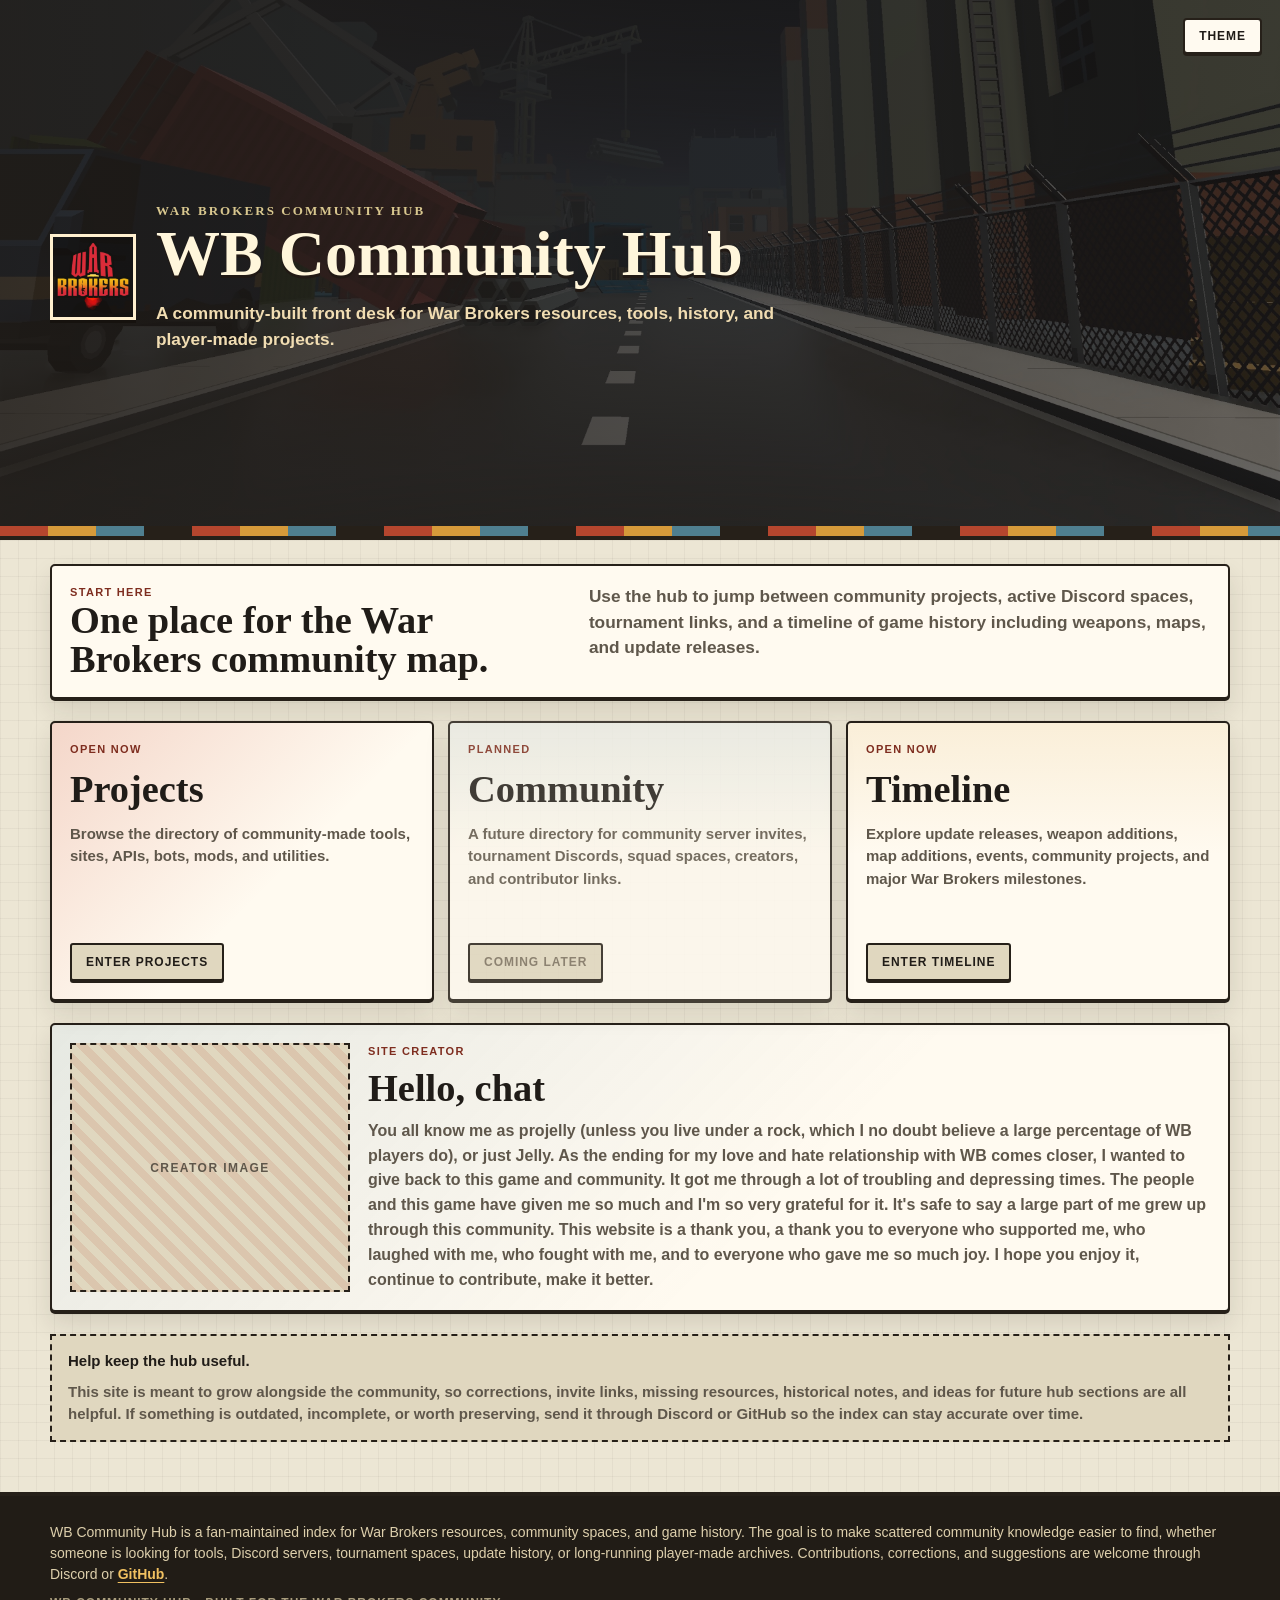
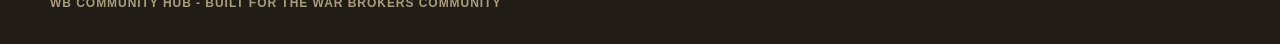
==== commit 0ef88162: "Homepage UI + Timeline" ====
--- a/index.html
+++ b/index.html
@@ -3,7 +3,7 @@
 <head>
     <meta charset="UTF-8">
     <meta name="viewport" content="width=device-width, initial-scale=1.0">
-    <title>WB Community Projects - War Brokers Hub</title>
+    <title>WB Community Hub</title>
     <link rel="icon" type="image/webp" href="images/warbrokers.webp">
     <link rel="stylesheet" href="style.css">
 </head>
@@ -13,40 +13,71 @@
         Theme
     </button>
     
-    <header class="header">
+    <header class="header home-hero">
         <div class="header-content">
             <img class="hub-mark" src="images/warbrokers.webp" alt="" aria-hidden="true">
-            <p class="kicker">War Brokers community index</p>
-            <h1 class="title">WB Community Projects</h1>
-            <p class="subtitle">A central directory of community-made tools, APIs, stats sites, and utilities for War Brokers</p>
+            <p class="kicker">War Brokers community hub</p>
+            <h1 class="title">WB Community Hub</h1>
+            <p class="subtitle">A community-built front desk for War Brokers resources, tools, history, and player-made projects.</p>
         </div>
     </header>
 
-    <main class="container">
-        <div class="search-section">
-            <input 
-                type="text" 
-                id="searchInput" 
-                class="search-bar" 
-                placeholder="Search by name or category..."
-                aria-label="Search projects"
-            >
-            <div class="filter-info" id="filterInfo"></div>
-        </div>
+    <main class="container landing-container">
+        <section class="landing-intro" aria-labelledby="intro-title">
+            <div>
+                <p class="section-kicker">Start here</p>
+                <h2 id="intro-title">One place for the War Brokers community map.</h2>
+            </div>
+            <p>Use the hub to jump between community projects, active Discord spaces, tournament links, and a timeline of game history including weapons, maps, and update releases.</p>
+        </section>
 
-        <div class="projects-grid" id="projectsGrid">
-            <!-- Projects will be populated here by JavaScript -->
-        </div>
+        <section class="section-grid" id="sections" aria-label="Hub sections">
+            <a class="section-card featured-section" href="projects/">
+                <span class="section-status">Open now</span>
+                <h2>Projects</h2>
+                <p>Browse the directory of community-made tools, sites, APIs, bots, mods, and utilities.</p>
+                <span class="section-link">Enter Projects</span>
+            </a>
+
+            <article class="section-card coming-soon">
+                <span class="section-status">Planned</span>
+                <h2>Community</h2>
+                <p>A future directory for community server invites, tournament Discords, squad spaces, creators, and contributor links.</p>
+                <span class="section-link muted-link">Coming Later</span>
+            </article>
+
+            <a class="section-card" href="timeline/">
+                <span class="section-status">Open now</span>
+                <h2>Timeline</h2>
+                <p>Explore update releases, weapon additions, map additions, events, community projects, and major War Brokers milestones.</p>
+                <span class="section-link">Enter Timeline</span>
+            </a>
+        </section>
+
+        <section class="creator-panel" aria-labelledby="creator-title">
+            <div class="creator-image-placeholder" aria-label="Creator image placeholder">
+                <span>Creator Image</span>
+            </div>
+            <div class="creator-copy">
+                <p class="section-kicker">Site creator</p>
+                <h2 id="creator-title">Hello, chat</h2>
+                <p>You all know me as projelly (unless you live under a rock, which I no doubt believe a large percentage of WB players do), or just Jelly. As the ending for my love and hate relationship with WB comes closer, I wanted to give back to this game and community. It got me through a lot of troubling and depressing times. The people and this game have given me so much and I'm so very grateful for it. It's safe to say a large part of me grew up through this community. This website is a thank you, a thank you to everyone who supported me, who laughed with me, who fought with me, and to everyone who gave me so much joy. I hope you enjoy it, continue to contribute, make it better.</p>
+            </div>
+        </section>
+
+        <section class="notice-strip" aria-label="Contribute">
+            <strong>Help keep the hub useful.</strong>
+            <span>This site is meant to grow alongside the community, so corrections, invite links, missing resources, historical notes, and ideas for future hub sections are all helpful. If something is outdated, incomplete, or worth preserving, send it through Discord or GitHub so the index can stay accurate over time.</span>
+        </section>
     </main>
 
     <footer class="footer">
         <div class="footer-content">
-            <p>Know of a community project we missed or need to update info? DM <strong>Projelly</strong> on Discord or <a href="https://github.com/wb-community/wb-community.github.io/pulls" target="_blank" rel="noopener noreferrer" class="footer-link">create a Pull Request</a> on GitHub.</p>
-            <p class="footer-meta">WB Community Projects Hub — Keep the War Brokers community thriving</p>
+            <p>WB Community Hub is a fan-maintained index for War Brokers resources, community spaces, and game history. The goal is to make scattered community knowledge easier to find, whether someone is looking for tools, Discord servers, tournament spaces, update history, or long-running player-made archives. Contributions, corrections, and suggestions are welcome through Discord or <a href="https://github.com/wb-community/wb-community.github.io/pulls" target="_blank" rel="noopener noreferrer" class="footer-link">GitHub</a>.</p>
+            <p class="footer-meta">WB Community Hub - Built for the War Brokers community</p>
         </div>
     </footer>
 
-    <script src="projects.js"></script>
     <script src="script.js"></script>
 </body>
 </html>
--- a/style.css
+++ b/style.css
@@ -177,6 +177,859 @@
     padding: 28px 0 16px;
 }
 
+.landing-container {
+    padding-top: 24px;
+}
+
+.home-hero {
+    min-height: min(540px, 82vh);
+    display: flex;
+    align-items: center;
+    padding-top: 82px;
+    padding-bottom: 64px;
+}
+
+.home-hero .header-content {
+    row-gap: 2px;
+}
+
+.home-hero .title {
+    max-width: 760px;
+}
+
+.home-hero .subtitle {
+    max-width: 630px;
+    font-size: 1.08rem;
+}
+
+.hero-actions {
+    display: flex;
+    flex-wrap: wrap;
+    gap: 10px;
+    margin-top: 24px;
+}
+
+.primary-cta,
+.secondary-cta,
+.page-nav-link,
+.section-link {
+    min-height: 38px;
+    display: inline-flex;
+    align-items: center;
+    justify-content: center;
+    padding: 8px 14px;
+    border: 2px solid var(--border-color);
+    border-radius: 3px;
+    box-shadow: 0 2px 0 var(--border-color);
+    color: var(--text-primary);
+    font-size: 12px;
+    font-weight: 900;
+    letter-spacing: 0.08em;
+    line-height: 1.2;
+    text-align: center;
+    text-decoration: none;
+    text-transform: uppercase;
+}
+
+.primary-cta {
+    background: #d69a3a;
+    color: #201c18;
+}
+
+.secondary-cta {
+    background: rgba(255, 250, 240, 0.13);
+    color: #fff6db;
+    border-color: #fff0cf;
+    box-shadow: 0 2px 0 #16120e;
+}
+
+.primary-cta:hover,
+.secondary-cta:hover,
+.page-nav-link:hover,
+.section-card:hover .section-link {
+    transform: translateY(-1px);
+}
+
+.primary-cta:active,
+.secondary-cta:active,
+.page-nav-link:active,
+.section-card:active .section-link {
+    transform: translateY(1px);
+    box-shadow: 0 1px 0 var(--border-color);
+}
+
+.page-nav {
+    display: flex;
+    flex-wrap: wrap;
+    gap: 8px;
+    margin-bottom: 20px;
+    padding: 10px;
+    background: color-mix(in srgb, var(--bg-primary) 90%, transparent);
+    border: 2px solid var(--border-color);
+    border-radius: 5px;
+    box-shadow: var(--panel-shadow);
+}
+
+.page-nav-link {
+    background: var(--bg-secondary);
+}
+
+.page-nav-link.active {
+    background: var(--accent);
+    color: #fffaf0;
+}
+
+.page-nav-link.disabled {
+    color: var(--muted);
+    cursor: default;
+    opacity: 0.72;
+}
+
+.page-nav-link.disabled:hover {
+    transform: none;
+}
+
+.landing-intro {
+    display: grid;
+    grid-template-columns: minmax(260px, 0.8fr) minmax(280px, 1fr);
+    gap: 22px;
+    align-items: start;
+    margin-bottom: 22px;
+    padding: 18px;
+    background: var(--bg-secondary);
+    border: 2px solid var(--border-color);
+    border-radius: 5px;
+    box-shadow: var(--panel-shadow);
+}
+
+.section-kicker,
+.section-status {
+    color: var(--accent-dark);
+    font-size: 11px;
+    font-weight: 900;
+    letter-spacing: 0.12em;
+    text-transform: uppercase;
+}
+
+.landing-intro h2,
+.section-card h2 {
+    color: var(--text-primary);
+    font-family: Georgia, "Times New Roman", serif;
+    font-size: clamp(1.8rem, 3vw, 2.75rem);
+    font-weight: 900;
+    line-height: 1.02;
+}
+
+.landing-intro p:last-child {
+    color: var(--text-secondary);
+    font-size: 1.08rem;
+    font-weight: 800;
+    line-height: 1.48;
+}
+
+.section-grid {
+    display: grid;
+    grid-template-columns: repeat(3, minmax(0, 1fr));
+    gap: 14px;
+    margin-bottom: 22px;
+}
+
+.section-card {
+    min-height: 280px;
+    display: flex;
+    flex-direction: column;
+    gap: 13px;
+    padding: 18px;
+    background:
+        linear-gradient(180deg, color-mix(in srgb, var(--section-color, var(--accent)) 12%, transparent), transparent 48%),
+        var(--bg-secondary);
+    border: 2px solid var(--border-color);
+    border-radius: 5px;
+    box-shadow: var(--panel-shadow);
+    color: var(--text-primary);
+    text-decoration: none;
+}
+
+.section-card:nth-child(1) {
+    --section-color: #c9482f;
+}
+
+.section-card:nth-child(2) {
+    --section-color: #4f7f90;
+}
+
+.section-card:nth-child(3) {
+    --section-color: #d59b2d;
+}
+
+.section-card p {
+    color: var(--text-secondary);
+    font-weight: 800;
+    line-height: 1.5;
+}
+
+.section-card.featured-section {
+    background:
+        linear-gradient(135deg, color-mix(in srgb, #c9482f 20%, transparent), transparent 58%),
+        var(--bg-secondary);
+}
+
+.section-card.coming-soon {
+    opacity: 0.84;
+}
+
+.section-link {
+    width: fit-content;
+    margin-top: auto;
+    background: var(--bg-tertiary);
+}
+
+.muted-link {
+    color: var(--muted);
+}
+
+.creator-panel {
+    display: grid;
+    grid-template-columns: minmax(180px, 280px) minmax(0, 1fr);
+    gap: 18px;
+    align-items: stretch;
+    margin-bottom: 22px;
+    padding: 18px;
+    background:
+        linear-gradient(135deg, color-mix(in srgb, #4f7f90 14%, transparent), transparent 62%),
+        var(--bg-secondary);
+    border: 2px solid var(--border-color);
+    border-radius: 5px;
+    box-shadow: var(--panel-shadow);
+}
+
+.creator-image-placeholder {
+    min-height: 230px;
+    display: grid;
+    place-items: center;
+    background:
+        repeating-linear-gradient(45deg, rgba(181, 70, 46, 0.12) 0 8px, transparent 8px 16px),
+        var(--bg-tertiary);
+    border: 2px dashed var(--border-color);
+    color: var(--text-secondary);
+    font-size: 12px;
+    font-weight: 900;
+    letter-spacing: 0.12em;
+    text-align: center;
+    text-transform: uppercase;
+}
+
+.creator-copy {
+    display: flex;
+    flex-direction: column;
+    justify-content: center;
+    gap: 10px;
+}
+
+.creator-copy h2 {
+    color: var(--text-primary);
+    font-family: Georgia, "Times New Roman", serif;
+    font-size: clamp(1.7rem, 3vw, 2.55rem);
+    font-weight: 900;
+    line-height: 1.03;
+}
+
+.creator-copy p:last-child {
+    color: var(--text-secondary);
+    font-size: 1rem;
+    font-weight: 800;
+    line-height: 1.55;
+}
+
+.notice-strip {
+    display: flex;
+    flex-wrap: wrap;
+    gap: 8px 12px;
+    align-items: center;
+    padding: 14px 16px;
+    background: var(--bg-tertiary);
+    border: 2px dashed var(--border-color);
+    color: var(--text-secondary);
+    font-weight: 800;
+}
+
+.notice-strip strong {
+    color: var(--text-primary);
+}
+
+.timeline-page {
+    padding-top: 24px;
+}
+
+.timeline-console {
+    display: grid;
+    grid-template-columns: minmax(0, 1fr) minmax(280px, 0.38fr);
+    gap: 16px;
+    margin-bottom: 18px;
+    padding: 18px;
+    background:
+        linear-gradient(135deg, color-mix(in srgb, #4f7f90 18%, transparent), transparent 58%),
+        var(--bg-secondary);
+    border: 2px solid var(--border-color);
+    border-radius: 5px;
+    box-shadow: var(--panel-shadow);
+}
+
+.timeline-console-main h2,
+.timeline-section-heading h2,
+.timeline-year-heading h2 {
+    color: var(--text-primary);
+    font-family: Georgia, "Times New Roman", serif;
+    font-size: clamp(1.8rem, 3vw, 2.8rem);
+    font-weight: 900;
+    line-height: 1.04;
+}
+
+.timeline-console-main p:last-child {
+    max-width: 720px;
+    margin-top: 8px;
+    color: var(--text-secondary);
+    font-weight: 800;
+    line-height: 1.5;
+}
+
+.timeline-stats {
+    display: grid;
+    grid-template-columns: repeat(3, 1fr);
+    gap: 8px;
+    align-content: stretch;
+}
+
+.timeline-stats div {
+    display: grid;
+    place-items: center;
+    min-height: 96px;
+    padding: 10px;
+    background: var(--bg-tertiary);
+    border: 2px solid var(--border-color);
+    box-shadow: 0 2px 0 var(--border-color);
+    text-align: center;
+}
+
+.timeline-stats strong {
+    color: var(--text-primary);
+    font-family: Georgia, "Times New Roman", serif;
+    font-size: 2rem;
+    line-height: 1;
+}
+
+.timeline-stats span {
+    color: var(--text-secondary);
+    font-size: 11px;
+    font-weight: 900;
+    letter-spacing: 0.08em;
+    text-transform: uppercase;
+}
+
+.timeline-tools {
+    position: sticky;
+    top: 0;
+    z-index: 8;
+    display: grid;
+    grid-template-columns: minmax(240px, 420px) minmax(0, 1fr);
+    gap: 12px;
+    align-items: center;
+    margin-bottom: 18px;
+    padding: 12px;
+    background: color-mix(in srgb, var(--bg-primary) 92%, transparent);
+    border: 2px solid var(--border-color);
+    border-radius: 5px;
+    box-shadow: var(--panel-shadow);
+    backdrop-filter: blur(5px);
+}
+
+.timeline-search {
+    width: 100%;
+    min-height: 42px;
+    padding: 0 13px;
+    background: var(--bg-secondary);
+    border: 2px inset var(--border-light);
+    border-radius: 3px;
+    color: var(--text-primary);
+}
+
+.timeline-search:focus {
+    border-color: var(--accent);
+    box-shadow: 0 0 0 3px color-mix(in srgb, var(--accent) 22%, transparent);
+    outline: none;
+}
+
+.timeline-filter-row {
+    display: flex;
+    flex-wrap: wrap;
+    gap: 7px;
+    justify-content: flex-end;
+}
+
+.timeline-filter {
+    min-height: 34px;
+    padding: 6px 10px;
+    background: var(--bg-secondary);
+    border: 2px solid var(--border-color);
+    border-radius: 3px;
+    box-shadow: 0 2px 0 var(--border-color);
+    color: var(--text-primary);
+    cursor: pointer;
+    font-size: 11px;
+    font-weight: 900;
+    letter-spacing: 0.07em;
+    text-transform: uppercase;
+}
+
+.timeline-filter.active {
+    background: var(--accent);
+    color: #fffaf0;
+}
+
+.timeline-filter:hover,
+.timeline-filter:focus-visible {
+    color: var(--accent-dark);
+    outline: none;
+    transform: translateY(-1px);
+}
+
+.timeline-filter.active:hover,
+.timeline-filter.active:focus-visible {
+    color: #fffaf0;
+}
+
+.timeline-latest {
+    margin-bottom: 18px;
+}
+
+.timeline-section-heading {
+    display: flex;
+    gap: 14px;
+    align-items: end;
+    justify-content: space-between;
+    margin-bottom: 10px;
+}
+
+.timeline-highlight-grid {
+    display: grid;
+    grid-template-columns: repeat(4, minmax(0, 1fr));
+    gap: 10px;
+}
+
+.timeline-highlight-card {
+    min-height: 138px;
+    display: flex;
+    flex-direction: column;
+    gap: 8px;
+    align-items: flex-start;
+    padding: 13px;
+    background:
+        linear-gradient(135deg, color-mix(in srgb, var(--accent) 18%, transparent), transparent 64%),
+        var(--bg-secondary);
+    border: 2px solid var(--border-color);
+    border-radius: 5px;
+    box-shadow: var(--panel-shadow);
+    color: var(--text-primary);
+    cursor: pointer;
+    text-align: left;
+}
+
+.timeline-highlight-card:hover,
+.timeline-highlight-card:focus-visible {
+    outline: none;
+    transform: translateY(-2px);
+}
+
+.timeline-highlight-card span,
+.timeline-highlight-card small {
+    color: var(--accent-dark);
+    font-size: 11px;
+    font-weight: 900;
+    letter-spacing: 0.08em;
+    text-transform: uppercase;
+}
+
+.timeline-highlight-card strong {
+    font-family: Georgia, "Times New Roman", serif;
+    font-size: 1.18rem;
+    line-height: 1.08;
+}
+
+.timeline-highlight-card small {
+    margin-top: auto;
+    color: var(--text-secondary);
+}
+
+.timeline-layout {
+    display: grid;
+    grid-template-columns: 150px minmax(0, 1fr);
+    gap: 18px;
+    align-items: start;
+}
+
+.timeline-year-panel {
+    position: sticky;
+    top: 86px;
+    max-height: calc(100vh - 110px);
+    padding: 10px;
+    overflow: auto;
+    background: var(--bg-secondary);
+    border: 2px solid var(--border-color);
+    border-radius: 5px;
+    box-shadow: var(--panel-shadow);
+}
+
+.timeline-year-title {
+    margin-bottom: 8px;
+    color: var(--text-secondary);
+    font-size: 11px;
+    font-weight: 900;
+    letter-spacing: 0.1em;
+    text-transform: uppercase;
+}
+
+.timeline-year-list {
+    display: grid;
+    gap: 6px;
+}
+
+.timeline-year-link {
+    width: 100%;
+    display: flex;
+    justify-content: space-between;
+    gap: 8px;
+    padding: 7px 8px;
+    background: var(--bg-tertiary);
+    border: 1px solid var(--border-light);
+    color: var(--text-primary);
+    cursor: pointer;
+    font: inherit;
+    font-weight: 900;
+    text-align: left;
+    text-decoration: none;
+}
+
+.timeline-year-link:hover,
+.timeline-year-link:focus-visible {
+    color: var(--accent-dark);
+    border-color: var(--accent);
+    outline: none;
+}
+
+.timeline-year-link strong {
+    color: var(--text-secondary);
+    font-size: 12px;
+}
+
+.timeline-stream {
+    display: grid;
+    gap: 18px;
+}
+
+.timeline-loading,
+.timeline-empty-note {
+    padding: 26px;
+    background: var(--bg-secondary);
+    border: 2px dashed var(--border-color);
+    color: var(--text-secondary);
+    font-weight: 900;
+    text-align: center;
+}
+
+.timeline-year-section {
+    scroll-margin-top: 100px;
+}
+
+.timeline-year-heading {
+    display: flex;
+    align-items: end;
+    justify-content: space-between;
+    gap: 14px;
+    margin-bottom: 12px;
+    padding: 12px 14px;
+    background: var(--bg-secondary);
+    border: 2px solid var(--border-color);
+    border-radius: 5px;
+    box-shadow: var(--panel-shadow);
+}
+
+.timeline-year-heading span {
+    color: var(--text-secondary);
+    font-size: 12px;
+    font-weight: 900;
+    letter-spacing: 0.08em;
+    text-transform: uppercase;
+}
+
+.timeline-month {
+    display: grid;
+    grid-template-columns: 150px minmax(0, 1fr);
+    gap: 12px;
+    margin-bottom: 12px;
+}
+
+.timeline-month-label {
+    position: sticky;
+    top: 88px;
+    height: fit-content;
+    padding: 9px;
+    background: var(--bg-tertiary);
+    border: 2px solid var(--border-color);
+    box-shadow: 0 2px 0 var(--border-color);
+}
+
+.timeline-month-label span {
+    display: block;
+    color: var(--text-primary);
+    font-family: Georgia, "Times New Roman", serif;
+    font-size: 1rem;
+    font-weight: 900;
+    line-height: 1.1;
+}
+
+.timeline-month-label strong {
+    color: var(--text-secondary);
+    font-size: 11px;
+    font-weight: 900;
+    letter-spacing: 0.08em;
+    text-transform: uppercase;
+}
+
+.timeline-entry-list {
+    display: grid;
+    gap: 8px;
+    position: relative;
+}
+
+.timeline-entry-list::before {
+    content: "";
+    position: absolute;
+    top: 0;
+    bottom: 0;
+    left: 8px;
+    width: 4px;
+    background: var(--border-light);
+}
+
+.timeline-entry {
+    --entry-color: var(--border-light);
+    position: relative;
+    margin-left: 20px;
+    background: var(--bg-secondary);
+    border: 2px solid var(--border-color);
+    border-radius: 5px;
+    box-shadow: 0 2px 0 var(--border-color);
+}
+
+.timeline-entry.type-event {
+    --entry-color: #b5526c;
+}
+
+.timeline-entry.type-community_project {
+    --entry-color: #4f7f90;
+}
+
+.timeline-entry.priority-high {
+    --entry-color: #d59b2d;
+}
+
+.timeline-entry::before {
+    content: "";
+    position: absolute;
+    top: 18px;
+    left: -24px;
+    width: 16px;
+    height: 16px;
+    background: var(--entry-color);
+    border: 2px solid var(--border-color);
+    box-shadow: 2px 2px 0 rgba(0, 0, 0, 0.18);
+}
+
+.timeline-entry-toggle {
+    width: 100%;
+    display: grid;
+    grid-template-columns: 86px minmax(0, 1fr) auto;
+    gap: 12px;
+    align-items: center;
+    padding: 12px;
+    background: transparent;
+    border: 0;
+    color: var(--text-primary);
+    cursor: pointer;
+    text-align: left;
+}
+
+.timeline-entry-toggle:hover,
+.timeline-entry-toggle:focus-visible {
+    background: color-mix(in srgb, var(--entry-color) 10%, transparent);
+    outline: none;
+}
+
+.timeline-entry-date {
+    color: var(--accent-dark);
+    font-size: 12px;
+    font-weight: 900;
+    letter-spacing: 0.08em;
+    text-transform: uppercase;
+}
+
+.timeline-entry-main {
+    min-width: 0;
+    display: grid;
+    gap: 3px;
+}
+
+.timeline-entry-title {
+    overflow: hidden;
+    color: var(--text-primary);
+    font-family: Georgia, "Times New Roman", serif;
+    font-size: 1.18rem;
+    font-weight: 900;
+    line-height: 1.08;
+    text-overflow: ellipsis;
+}
+
+.timeline-entry-summary {
+    display: -webkit-box;
+    overflow: hidden;
+    color: var(--text-secondary);
+    font-size: 13px;
+    font-weight: 800;
+    line-height: 1.35;
+    -webkit-box-orient: vertical;
+    -webkit-line-clamp: 2;
+}
+
+.timeline-entry-badges {
+    display: flex;
+    flex-wrap: wrap;
+    gap: 5px;
+    justify-content: flex-end;
+}
+
+.timeline-badge {
+    padding: 4px 7px;
+    background: var(--bg-tertiary);
+    border: 1px solid var(--border-light);
+    color: var(--text-secondary);
+    font-size: 10px;
+    font-weight: 900;
+    letter-spacing: 0.06em;
+    text-transform: uppercase;
+    white-space: nowrap;
+}
+
+.priority-badge {
+    color: #55370d;
+    background: #ead49a;
+    border-color: #b77b23;
+}
+
+.event-badge {
+    color: #5a2234;
+    background: #efd4dc;
+    border-color: #b5526c;
+}
+
+.timeline-entry-details {
+    display: none;
+    gap: 14px;
+    padding: 0 12px 14px 12px;
+    border-top: 1px solid var(--border-light);
+}
+
+.timeline-entry-details.visible {
+    display: grid;
+}
+
+.timeline-entry-details.has-media {
+    grid-template-columns: minmax(0, 250px) minmax(0, 1fr);
+    align-items: start;
+}
+
+.timeline-entry-details.no-media {
+    grid-template-columns: minmax(0, 1fr);
+}
+
+.timeline-entry-media {
+    margin-top: 14px;
+    background: #10130f;
+    border: 2px solid var(--border-color);
+    align-self: start;
+}
+
+.timeline-entry-media img {
+    width: 100%;
+    height: 160px;
+    display: block;
+    object-fit: cover;
+}
+
+.timeline-entry-body {
+    margin-top: 14px;
+    color: var(--text-secondary);
+    font-weight: 800;
+}
+
+.timeline-entry-body p {
+    margin-bottom: 10px;
+}
+
+.timeline-release-items {
+    display: flex;
+    flex-wrap: wrap;
+    gap: 7px;
+    margin: 0 0 12px 0;
+}
+
+.timeline-release-items span {
+    display: inline-flex;
+    align-items: center;
+    gap: 6px;
+    padding: 6px 8px;
+    background: color-mix(in srgb, var(--entry-color) 14%, var(--bg-tertiary));
+    border: 1px solid var(--border-light);
+    color: var(--text-primary);
+    font-size: 11px;
+    font-weight: 900;
+    line-height: 1.2;
+}
+
+.timeline-release-items small {
+    color: var(--accent-dark);
+    font-size: 9px;
+    letter-spacing: 0.08em;
+    text-transform: uppercase;
+}
+
+.timeline-content-list {
+    display: grid;
+    gap: 5px;
+    margin: 0 0 12px 18px;
+    color: var(--text-secondary);
+}
+
+.timeline-content-list li::marker {
+    color: var(--accent);
+}
+
+.timeline-tags {
+    display: flex;
+    flex-wrap: wrap;
+    gap: 6px;
+}
+
+.timeline-tags span {
+    padding: 3px 7px;
+    background: var(--bg-tertiary);
+    border: 1px solid var(--border-light);
+    color: var(--text-secondary);
+    font-size: 10px;
+    font-weight: 900;
+    letter-spacing: 0.07em;
+    text-transform: uppercase;
+}
+
 .search-section {
     position: sticky;
     top: 0;
@@ -696,6 +1549,12 @@
         padding-top: 70px;
     }
 
+    .home-hero {
+        min-height: 0;
+        padding-top: 76px;
+        padding-bottom: 42px;
+    }
+
     .header-content {
         grid-template-columns: 68px minmax(0, 1fr);
         column-gap: 14px;
@@ -710,8 +1569,48 @@
         grid-template-columns: 1fr;
     }
 
+    .timeline-console,
+    .timeline-tools,
+    .timeline-layout,
+    .timeline-month {
+        grid-template-columns: 1fr;
+    }
+
+    .timeline-stats,
+    .timeline-highlight-grid {
+        grid-template-columns: 1fr;
+    }
+
+    .timeline-filter-row {
+        justify-content: flex-start;
+    }
+
+    .timeline-year-panel,
+    .timeline-month-label {
+        position: static;
+        max-height: none;
+    }
+
+    .timeline-year-list {
+        grid-template-columns: repeat(auto-fit, minmax(86px, 1fr));
+    }
+
     .filter-info {
         text-align: left;
+    }
+
+    .landing-intro,
+    .section-grid,
+    .creator-panel {
+        grid-template-columns: 1fr;
+    }
+
+    .section-card {
+        min-height: 220px;
+    }
+
+    .creator-image-placeholder {
+        min-height: 190px;
     }
 
     .category-projects {
@@ -734,6 +1633,10 @@
     }
 
     .header-content {
+        display: block;
+    }
+
+    .home-hero .header-content {
         display: block;
     }
 
@@ -754,6 +1657,60 @@
 
     .search-section {
         position: static;
+    }
+
+    .timeline-tools {
+        position: static;
+    }
+
+    .timeline-stats {
+        grid-template-columns: 1fr;
+    }
+
+    .timeline-filter-row {
+        display: grid;
+        grid-template-columns: repeat(2, minmax(0, 1fr));
+    }
+
+    .timeline-filter {
+        width: 100%;
+    }
+
+    .timeline-entry-toggle {
+        grid-template-columns: 1fr;
+        gap: 7px;
+    }
+
+    .timeline-entry-badges {
+        justify-content: flex-start;
+    }
+
+    .timeline-entry-details,
+    .timeline-entry-details.visible {
+        grid-template-columns: 1fr;
+    }
+
+    .timeline-entry {
+        margin-left: 16px;
+    }
+
+    .hero-actions,
+    .page-nav {
+        align-items: stretch;
+        flex-direction: column;
+    }
+
+    .primary-cta,
+    .secondary-cta,
+    .page-nav-link,
+    .section-link {
+        width: 100%;
+    }
+
+    .landing-intro,
+    .section-card,
+    .creator-panel {
+        padding: 15px;
     }
 
     .category-header {
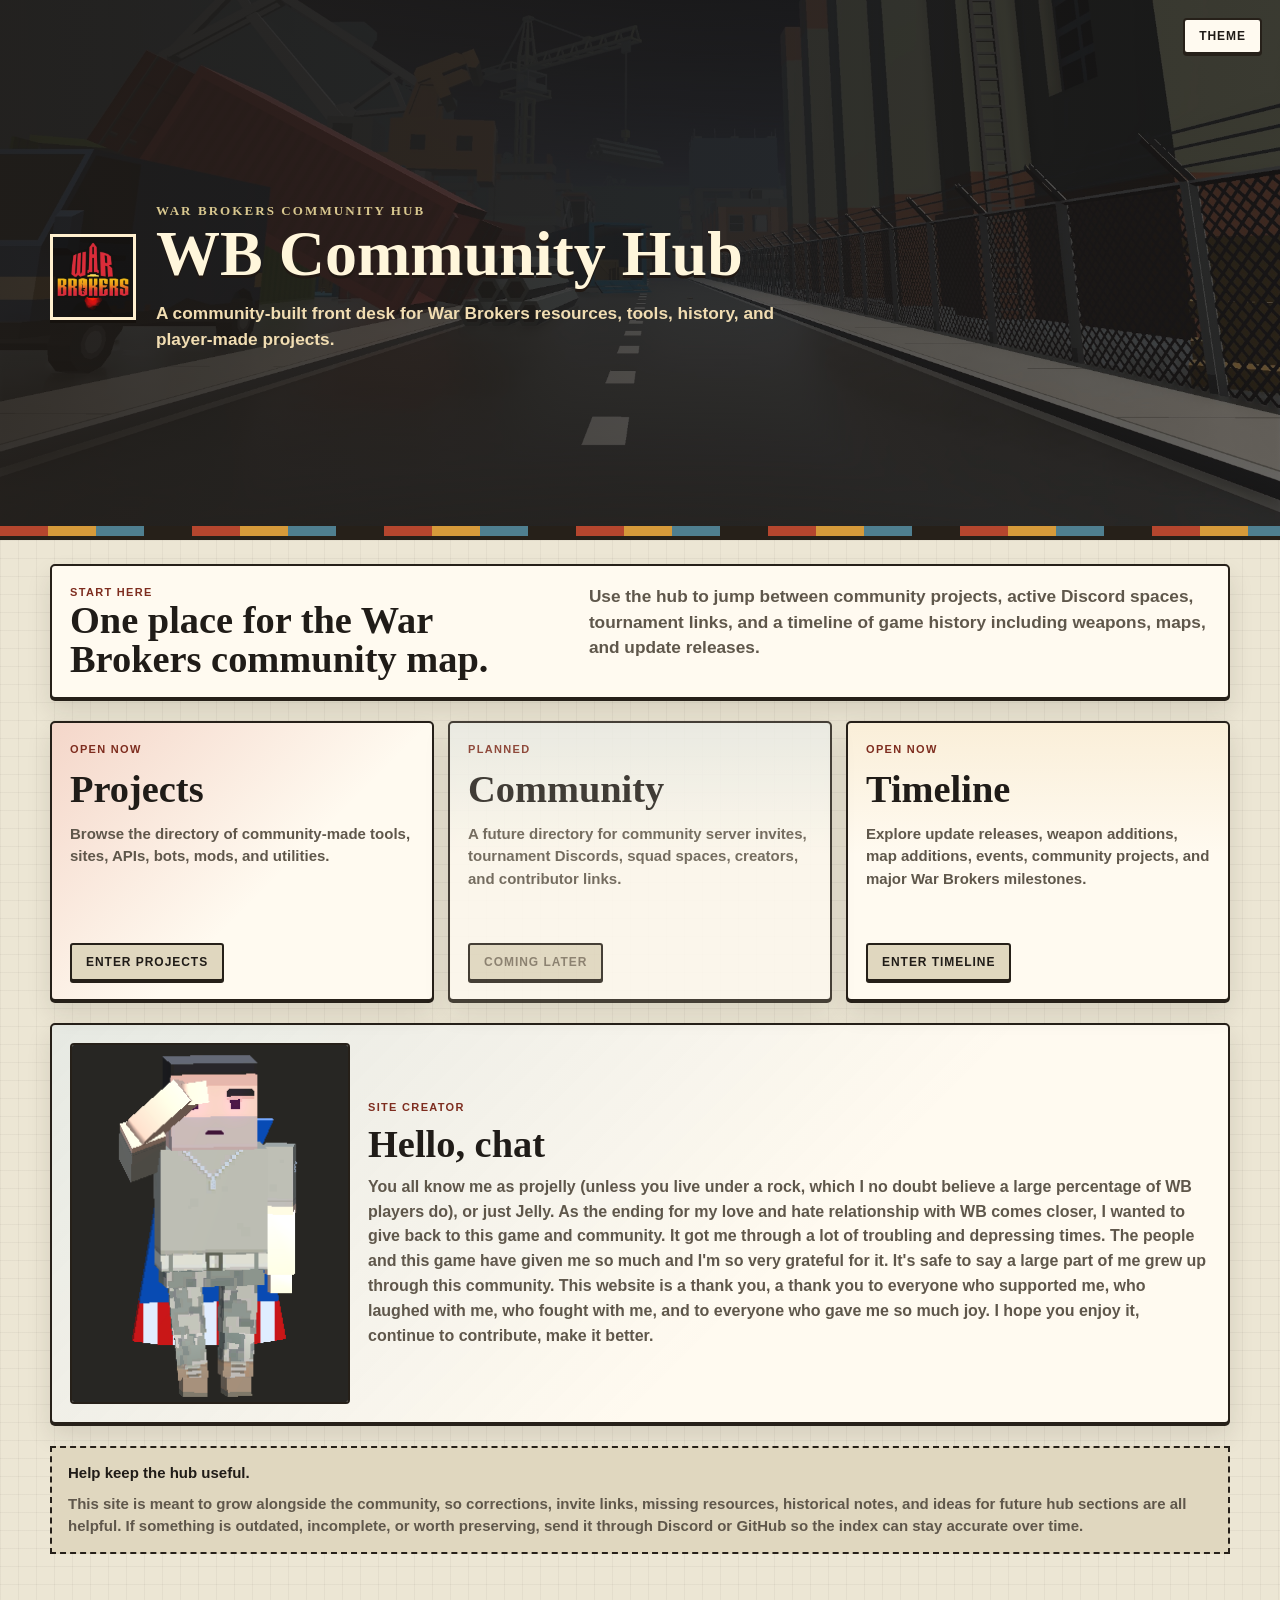
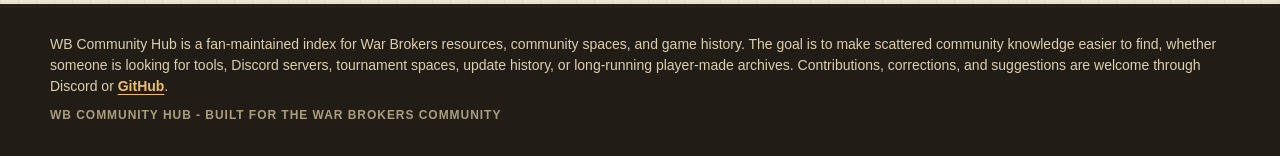
==== commit 9221408f: "Add/Update images" ====
--- a/index.html
+++ b/index.html
@@ -4,7 +4,7 @@
     <meta charset="UTF-8">
     <meta name="viewport" content="width=device-width, initial-scale=1.0">
     <title>WB Community Hub</title>
-    <link rel="icon" type="image/webp" href="images/warbrokers.webp">
+    <link rel="icon" type="image/webp" href="images/project_images/warbrokers.webp">
     <link rel="stylesheet" href="style.css">
 </head>
 <body>
@@ -15,7 +15,7 @@
     
     <header class="header home-hero">
         <div class="header-content">
-            <img class="hub-mark" src="images/warbrokers.webp" alt="" aria-hidden="true">
+            <img class="hub-mark" src="images/project_images/warbrokers.webp" alt="" aria-hidden="true">
             <p class="kicker">War Brokers community hub</p>
             <h1 class="title">WB Community Hub</h1>
             <p class="subtitle">A community-built front desk for War Brokers resources, tools, history, and player-made projects.</p>
@@ -55,9 +55,7 @@
         </section>
 
         <section class="creator-panel" aria-labelledby="creator-title">
-            <div class="creator-image-placeholder" aria-label="Creator image placeholder">
-                <span>Creator Image</span>
-            </div>
+            <img class="creator-image" src="images/creator.png" alt="Creator profile">
             <div class="creator-copy">
                 <p class="section-kicker">Site creator</p>
                 <h2 id="creator-title">Hello, chat</h2>
--- a/style.css
+++ b/style.css
@@ -109,6 +109,12 @@
     padding: 58px 20px 34px;
 }
 
+.timeline-hero {
+    background:
+        linear-gradient(90deg, rgba(32, 28, 24, 0.88), rgba(32, 28, 24, 0.48)),
+        url("images/background2.png") center center / cover no-repeat;
+}
+
 .header::after {
     content: "";
     position: absolute;
@@ -403,20 +409,16 @@
     box-shadow: var(--panel-shadow);
 }
 
-.creator-image-placeholder {
+.creator-image {
+    width: 100%;
     min-height: 230px;
-    display: grid;
-    place-items: center;
-    background:
-        repeating-linear-gradient(45deg, rgba(181, 70, 46, 0.12) 0 8px, transparent 8px 16px),
-        var(--bg-tertiary);
-    border: 2px dashed var(--border-color);
-    color: var(--text-secondary);
-    font-size: 12px;
-    font-weight: 900;
-    letter-spacing: 0.12em;
-    text-align: center;
-    text-transform: uppercase;
+    height: 100%;
+    object-fit: cover;
+    object-position: center;
+    background: var(--bg-tertiary);
+    border: 2px solid var(--border-color);
+    border-radius: 4px;
+    box-shadow: inset 0 0 0 4px rgba(0, 0, 0, 0.16);
 }
 
 .creator-copy {
@@ -951,11 +953,23 @@
     grid-template-columns: minmax(0, 1fr);
 }
 
+.timeline-entry-media-grid {
+    display: grid;
+    gap: 8px;
+    align-self: start;
+    margin-top: 14px;
+}
+
 .timeline-entry-media {
+    margin: 0;
     margin-top: 14px;
     background: #10130f;
     border: 2px solid var(--border-color);
     align-self: start;
+}
+
+.timeline-entry-media-grid .timeline-entry-media {
+    margin-top: 0;
 }
 
 .timeline-entry-media img {
@@ -963,6 +977,9 @@
     height: 160px;
     display: block;
     object-fit: cover;
+    image-rendering: auto;
+    filter: contrast(1.04) saturate(1.04);
+    transform: translateZ(0);
 }
 
 .timeline-entry-body {
@@ -1609,8 +1626,9 @@
         min-height: 220px;
     }
 
-    .creator-image-placeholder {
+    .creator-image {
         min-height: 190px;
+        max-height: 320px;
     }
 
     .category-projects {
